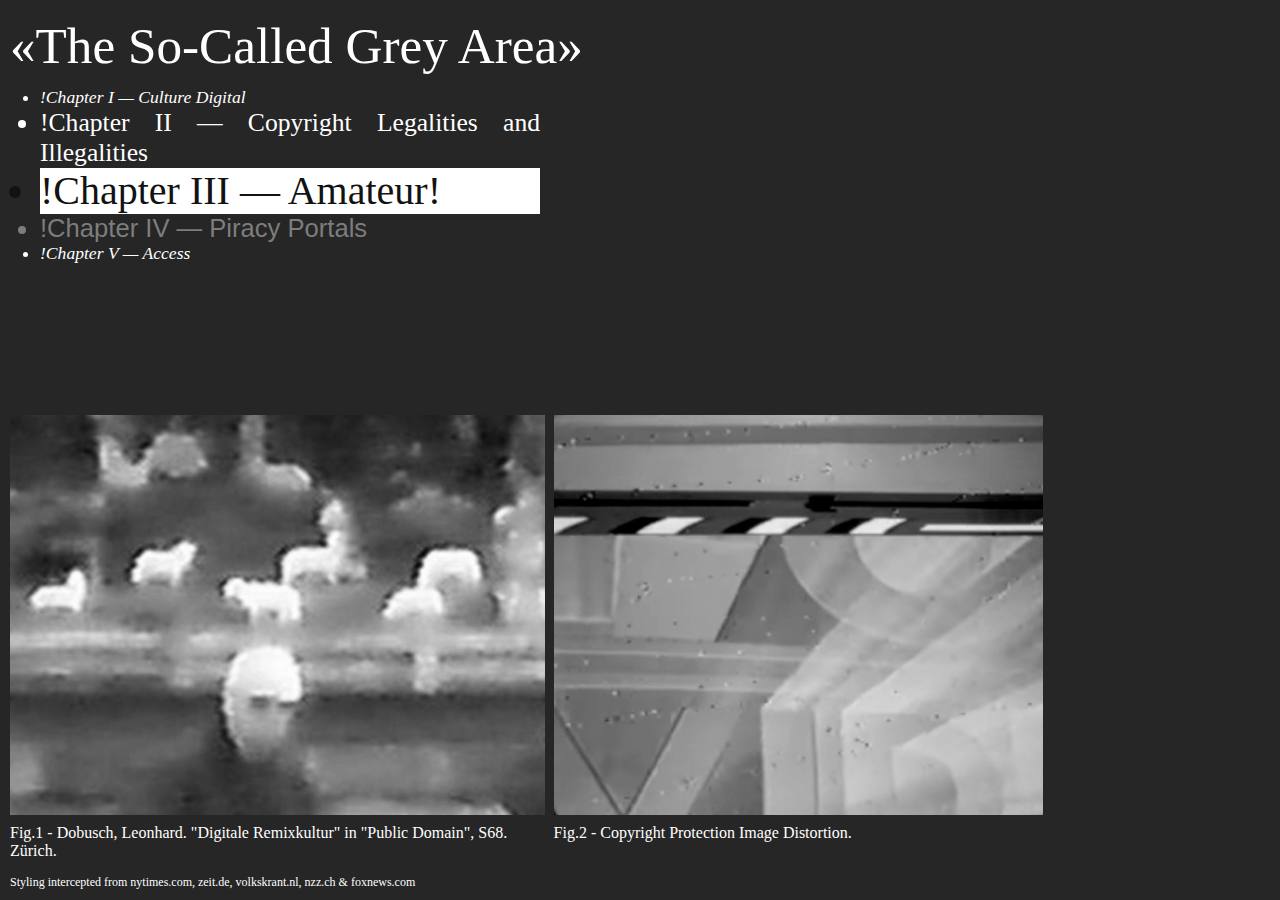
==== index.html @ fa34a806 "-websitecommit" ====
<!DOCTYPE html>

<html lang="en">

<head>
    <meta charset="utf-8">

    <title>The So-called Greyarea</title>
    <link rel="stylesheet" href="style.css">
</head>

<body>

    <h1>«The So-Called Grey Area»</h1>
    <br>
    <ul class="chapters">
        <li>!Chapter I — Culture Digital</li>
        <li>!Chapter II — Copyright Legalities and Illegalities</li>
        <li>!Chapter III — Amateur!</li>
        <li>!Chapter IV — Piracy Portals</li>
        <li>!Chapter V — Access</li>
    </ul>

    <div id="imgcontainer">
        <figure>
            <img src="mat/img/compressed.jpg">
            <figcaption><span class="caption-style_1">Fig.1 - Dobusch, Leonhard. <span class="caption-style_2">"Digitale Remixkultur"</span></span> in <span class="caption-style_3">"Public Domain"</span>, S68. Zürich.</figcaption>
        </figure>

        <figure>
            <img src="mat/img/macrovision.png">
            <figcaption><span class="caption-style_1">Fig.2 - Copyright Protection Image Distortion.</span></figcaption>
        </figure>
    </div>

    <h5>Styling intercepted from nytimes.com, zeit.de, volkskrant.nl, nzz.ch & foxnews.com</h5>

    <!--
    <p>Internet Piracy is in full force. Never have there been so many bootlegged versions of cultural assets being created, copied and passed around as nowadays.
        They persist since a sweeping onset of digitization began reshaping our everyday culture, "removing many of the barriers to the distribution of cultural goods". Acquiring, copying, and (re-)distributing media of all filetypes has been dramatically simplified with the widespread availability of the computer, and what was once laborious and involved great production effort is now possible in just a few clicks.
        This high-speed development has been met by the shakiest of internet-copyright law as national regulations of the real world fell apart in a borderless Internet. Solutions remain far from being found.
        And so, the enormous breadth of fully stacked piracy portals online persists firmly in place; The Internet archives, public domain distributors and obscure torrenting platforms, representatives of free access to the content of the Internet, appearing in all possible legal and not-so-legal shades of gray.
        This normalization of piracy also has an impact on consumers: the online pirate's role does not correspond to the dirty reputation of a rogue that once preceded them anymore. Rather, they are the everyday consumer.

        <br><br>
        On the opposite side of this development stand the tops of the media-distribution pyramid, pleading for compliance of fair use.
        Since the very outset, they have been trying to defend themselves against the large-scale normalization of online piracy; court case after court case trickles down, but progress is minimal, if there is any progress at all. So, the questions arise as to why the phenomenon of online piracy is so incredibly persistent, why bans fail to impress it; and whether large corporations are even pursuing the right strategy in trying to ban it.
    </p>
-->

    <script src="javascript.js"></script>
</body>

</html>
---- style.css ----
@font-face {
    font-family: "Cheltenham";
    src: url('mat/font/CheltenhamITCPro-Book.otf');
    font-style: bold;
}

body {
    margin: 0;
    padding: 0;
    border: 0;
    width: 100vw;
    height: 100vh;
    /*    max-height: 100vh;*/

    overflow-x: hidden;

    background: #262626;
}

h1 {
    position: relative;
    margin: 0;
    padding-top: 40px;
    font-size: 4vw;
    font-weight: 100;
    color: #fff;
    top: 0;
    margin-left: 10px;
    line-height: 1vw;
}

p {
    position: relative;
    margin: 0;
    font-size: 22px;
    color: #fff;
    width: 85vw;
}

figure {
    margin: 10px;
    margin-right: -5px;
    color: #fff;
    position: relative;
    display: inline-table;
    /*    max-width: 400px;*/
}

figcaption {
    display: table-caption;
    caption-side: bottom;
    margin-top: 5px;
    /*    max-width: 350px;*/
}

#imgcontainer {
    position: absolute;
    bottom: 30px;
}

img {
    position: relative;
    height: 400px;
    width: auto;
}

img:hover {
    filter: invert();
    transition: 0.2s;
}

ul {
    margin-bottom: 20px;
}

li {
    color: white;
    font-size: 2vw;
    margin: 0;
    max-width: 500px;


}

.style_1 {
    /*    font-family: arial;*/
    background: #FFFFFF;
    color: rgb(18, 18, 18);
    font-size: 40px;
    line-height: 46px;
}

.style_2 {
    color: #7D7D7D;
    font-family: arial;
}

.style_3 {
    font-size: 1.1em;
    font-style: italic;
    /*    background: #C20017;*/
}

.style_4 {
    /*    font-size: 1.1em;*/
    font-style: italic;
    background: #393939;
    max-width: 380px;
}

.style_5 {
    /*    font-size: 1.1em;*/
    text-align: justify;
    /*    text-justify: inter-character;*/
    width: 50%;
}

h5 {
    font-weight: 100;
    font-size: 12px;
    color: white;
    position: absolute;
    bottom: 10px;
    margin: 0;
    padding: 0;
    left: 10px;
}


/*rescaling for Mobile Versions*/
@media only screen and (max-device-width: 802px) {
    body {
        font-size: 6vw;
    }
}
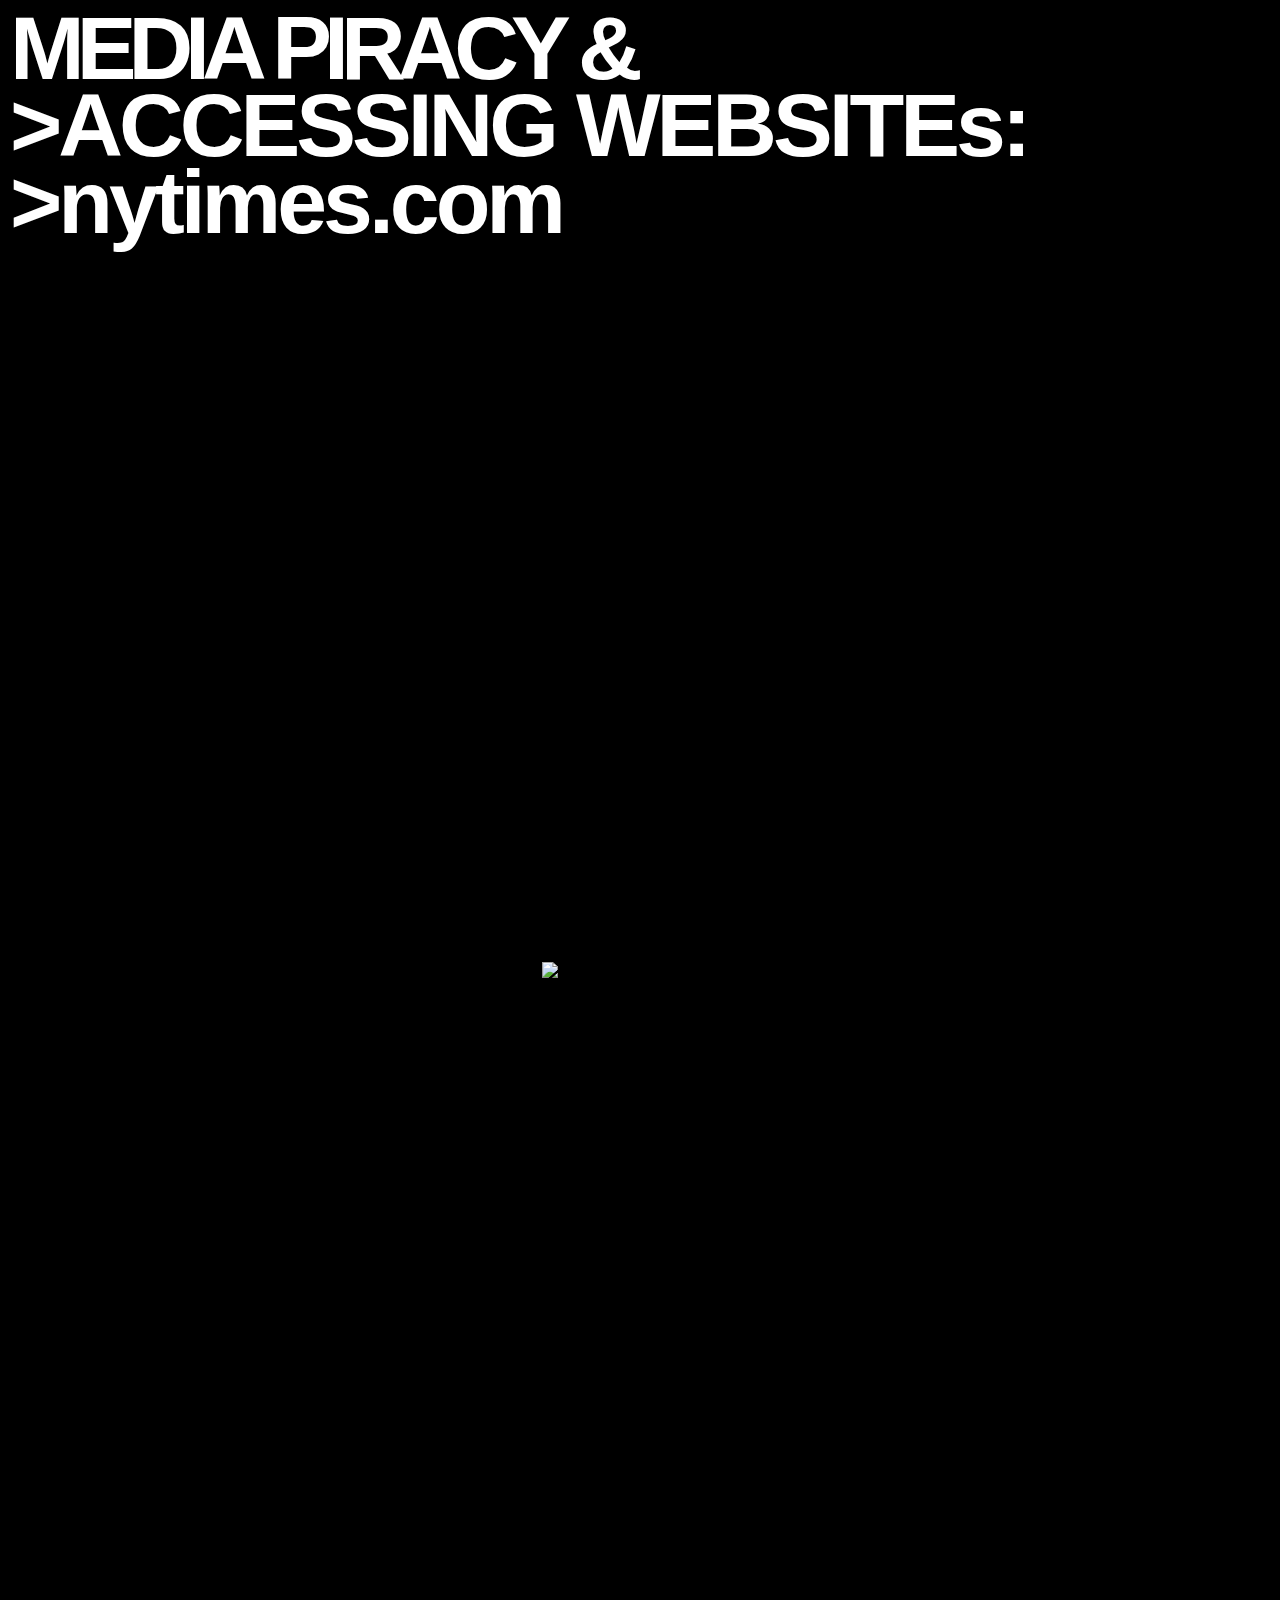
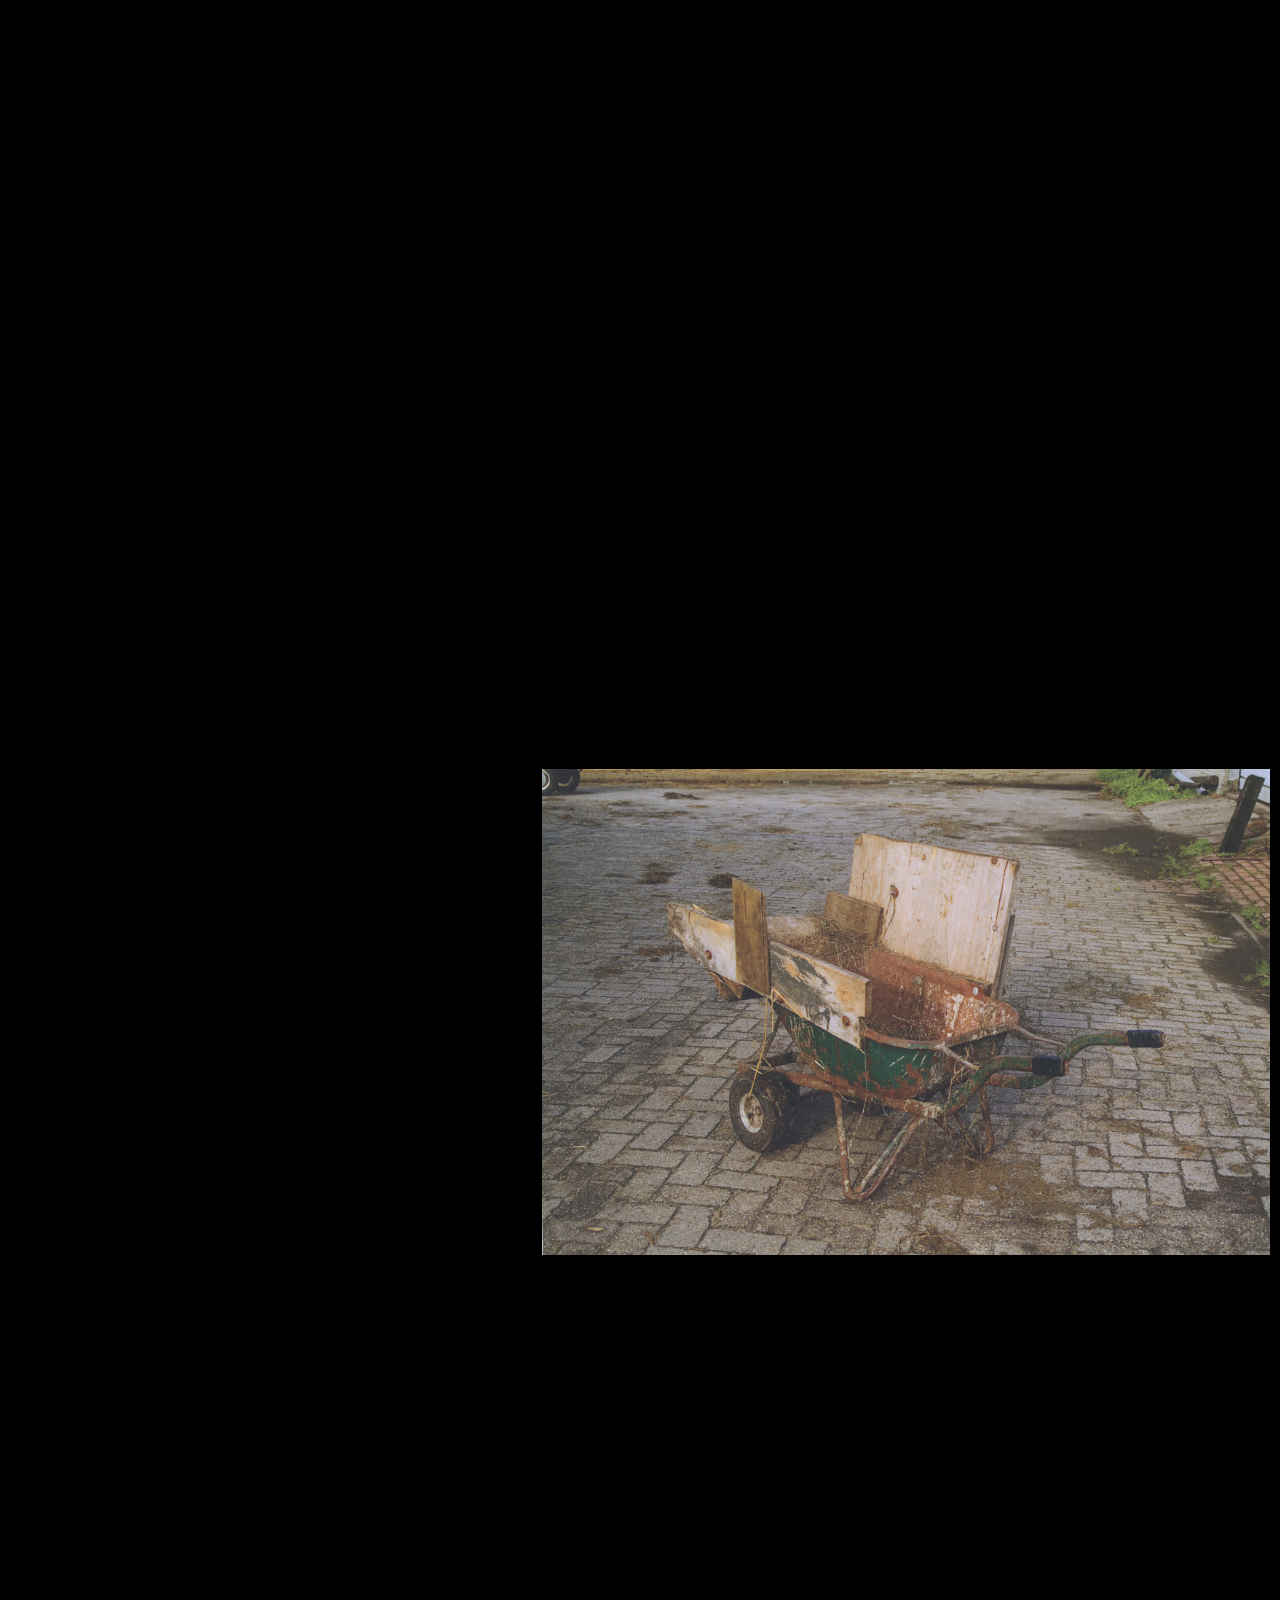
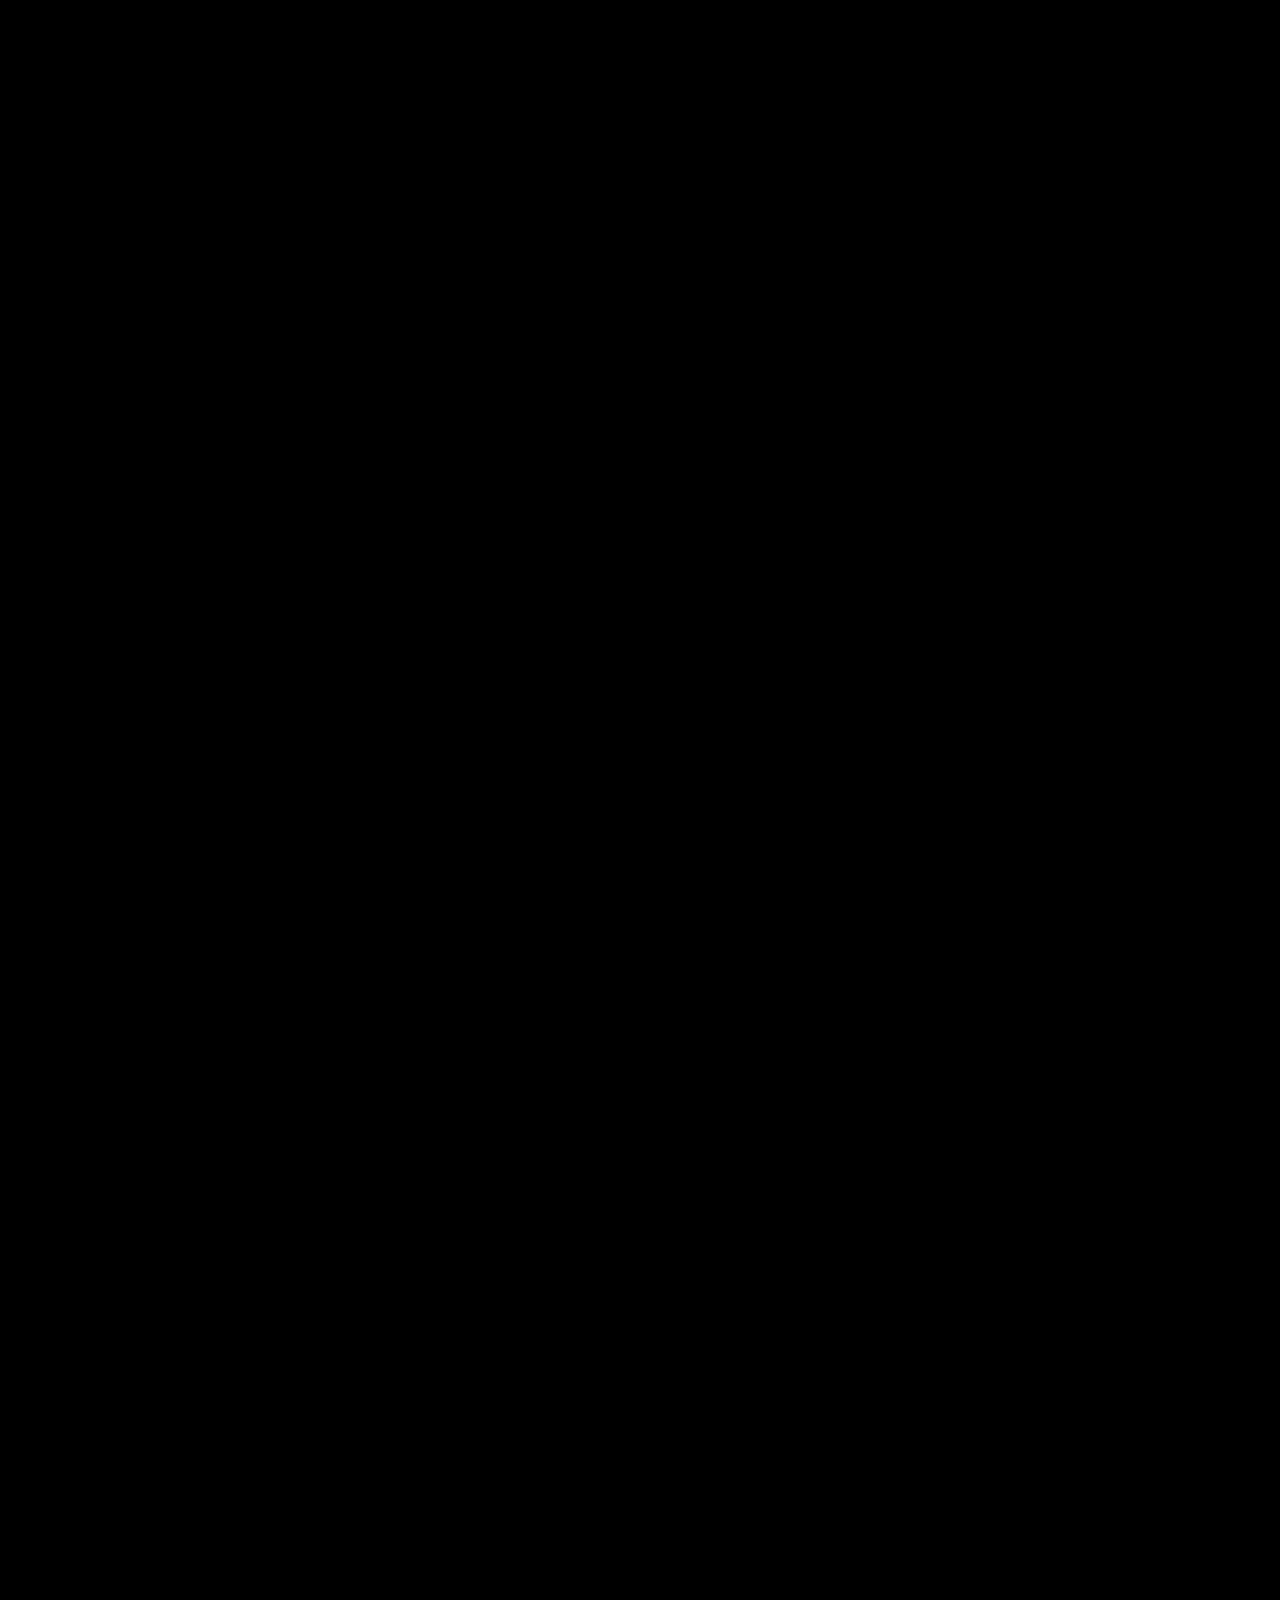
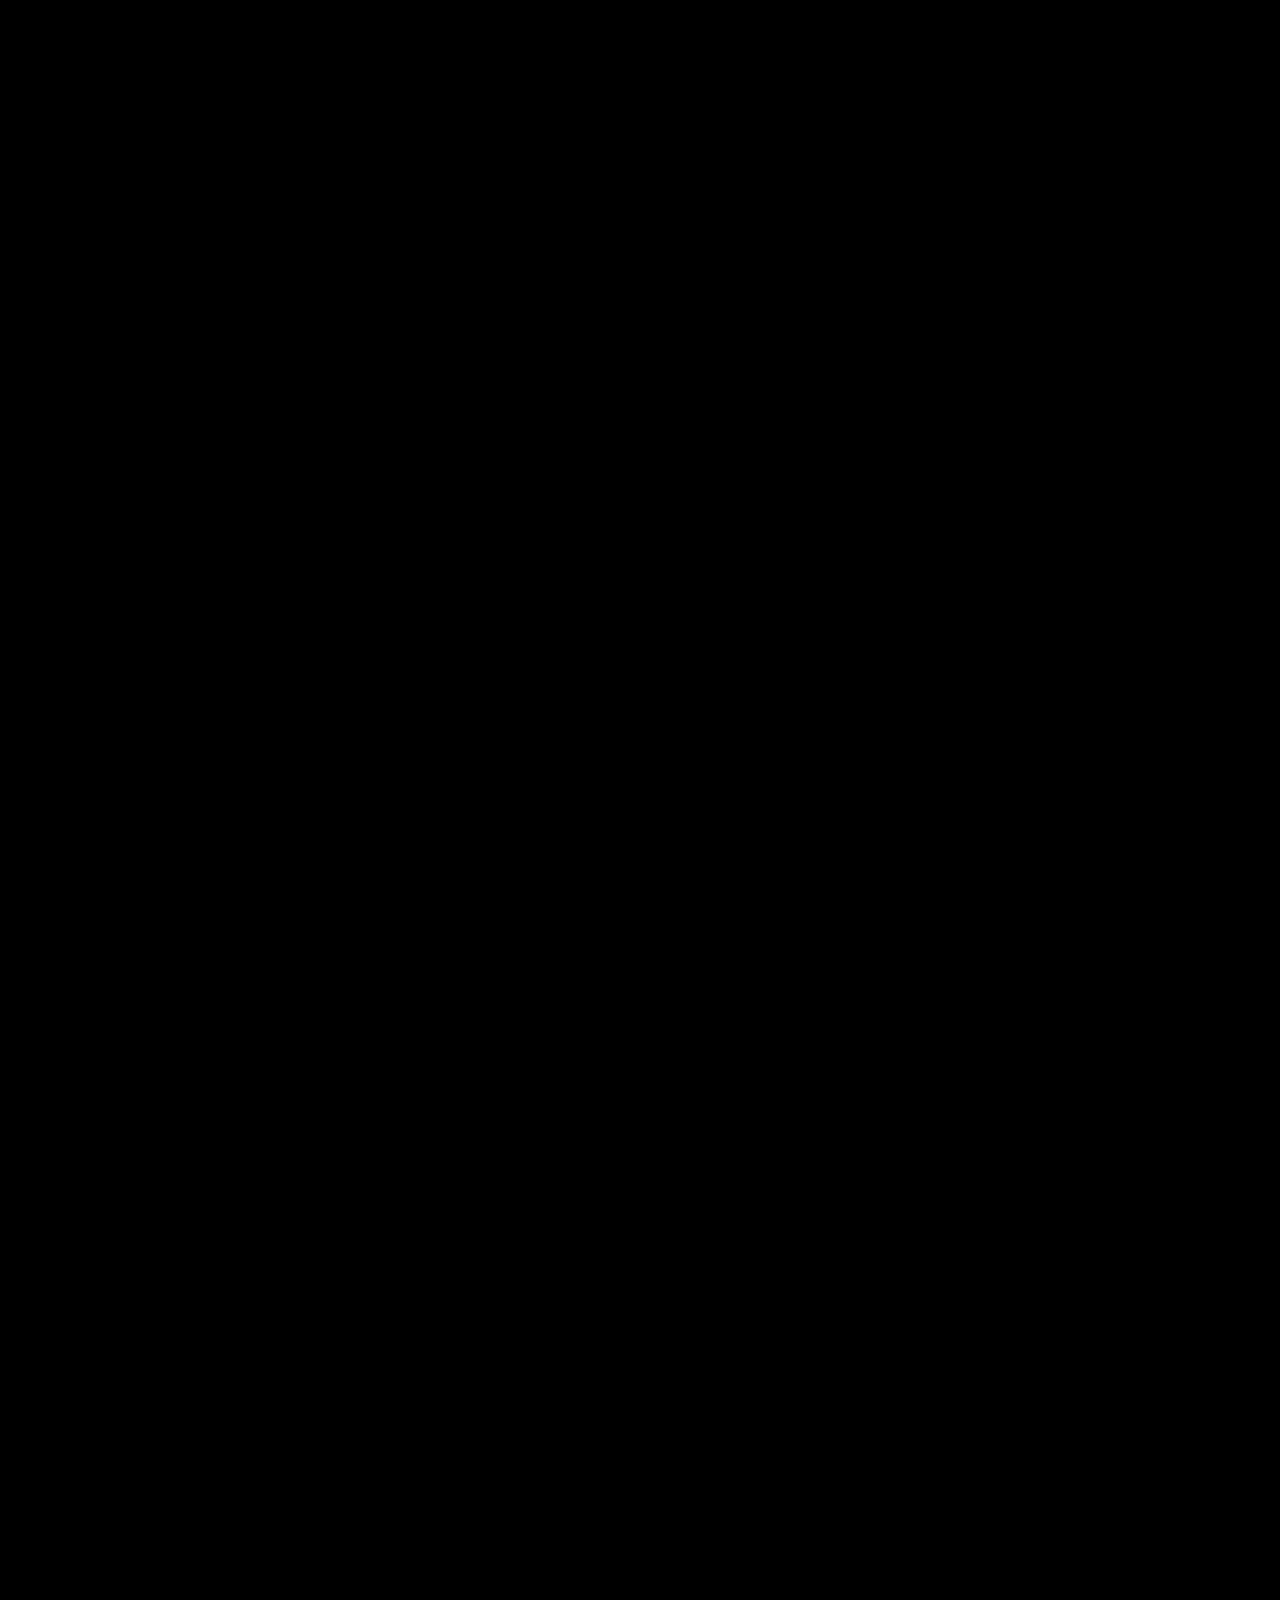
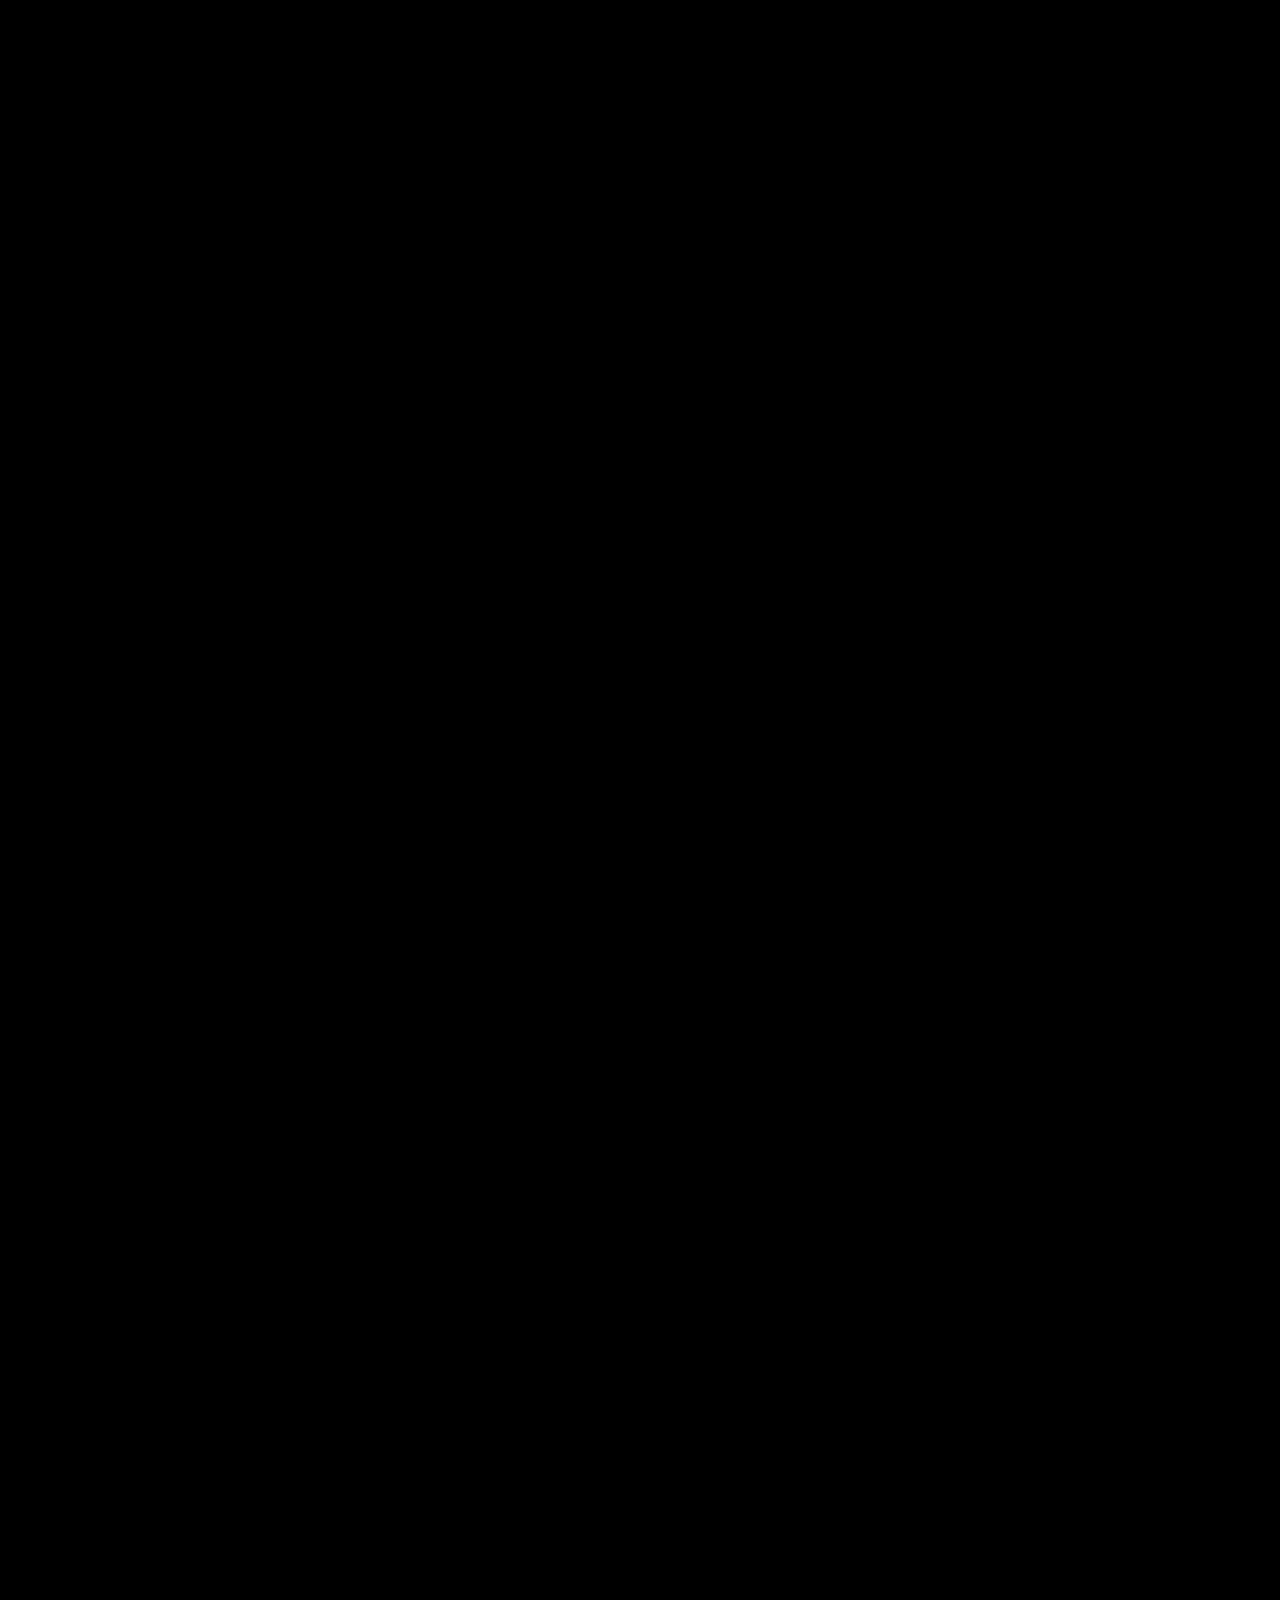
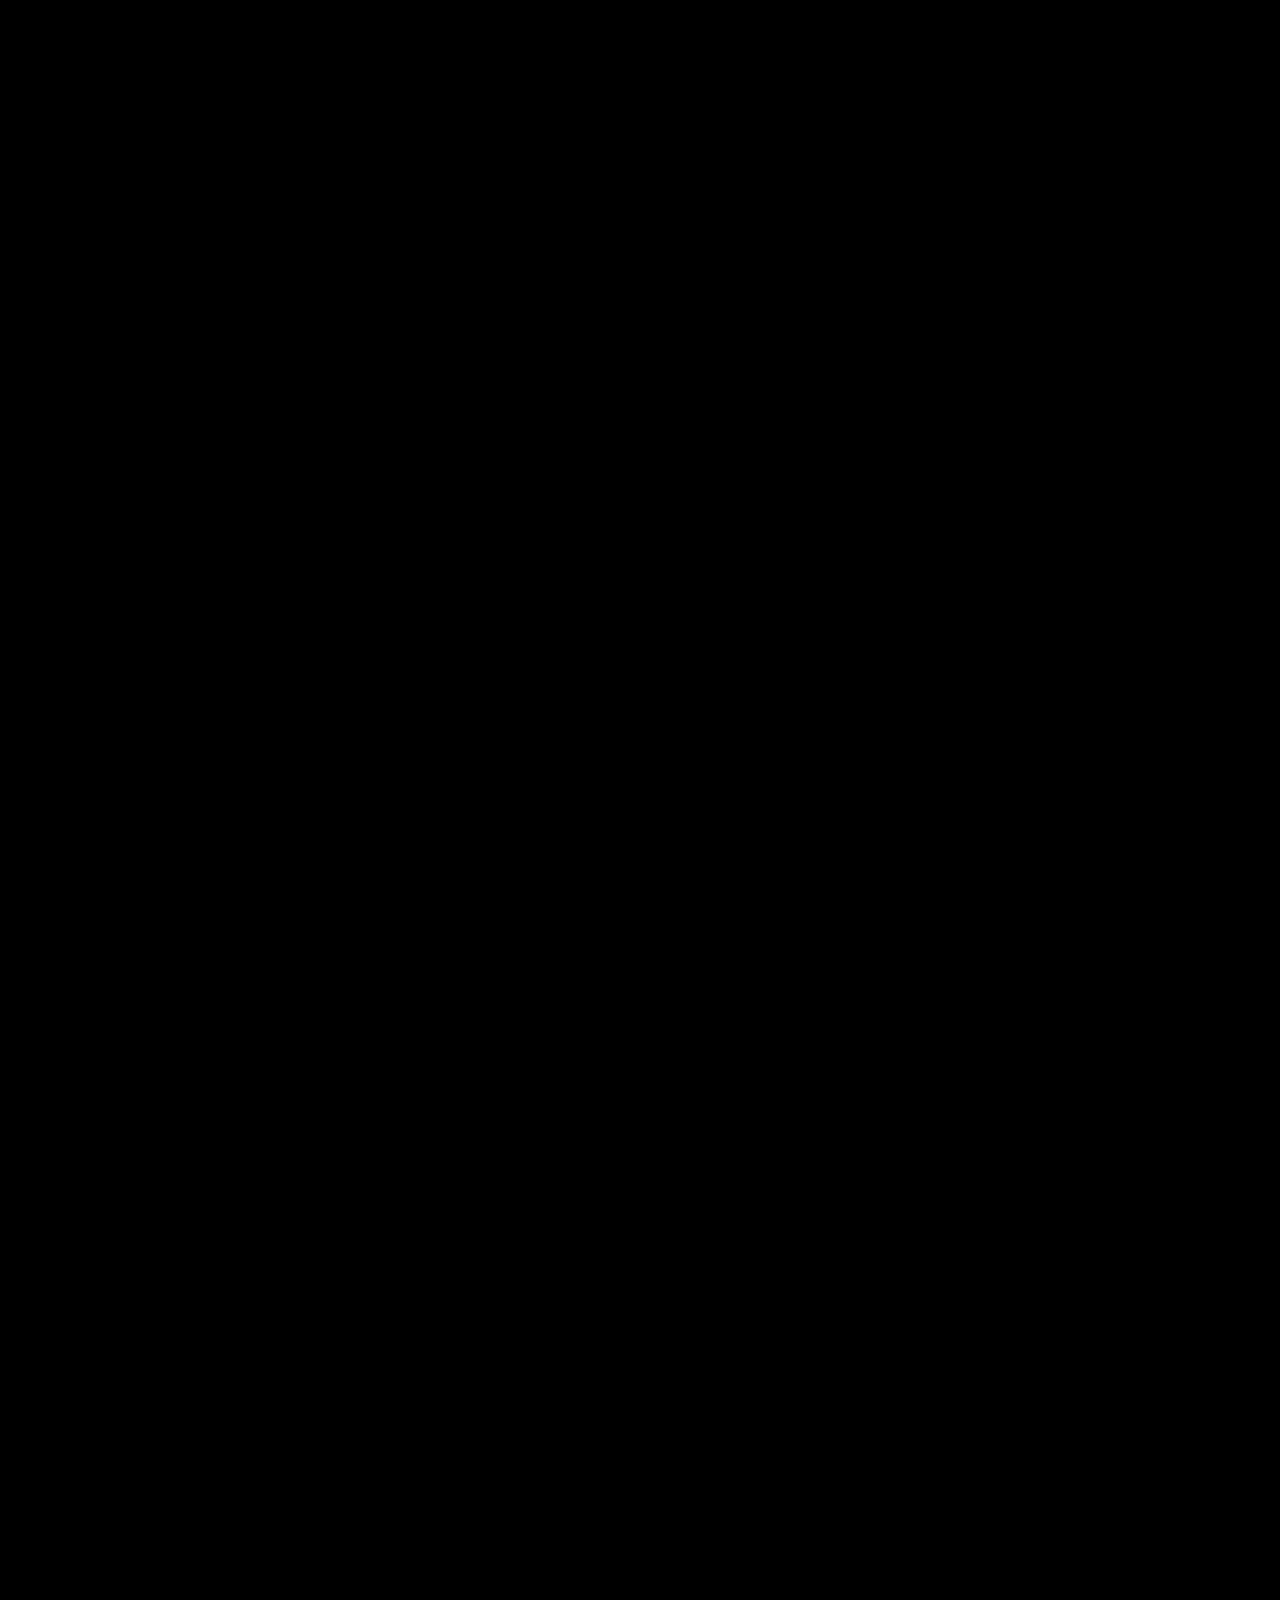
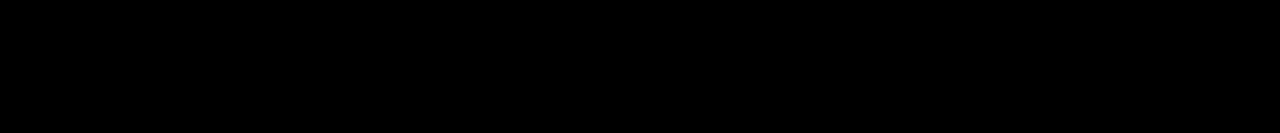
==== commit c6739de0: "Updated Layout" ====
--- a/index.html
+++ b/index.html
@@ -5,48 +5,539 @@
 <head>
     <meta charset="utf-8">
 
-    <title>The So-called Greyarea</title>
+    <title>Media Piracy</title>
     <link rel="stylesheet" href="style.css">
 </head>
 
 <body>
 
-    <h1>«The So-Called Grey Area»</h1>
-    <br>
-    <ul class="chapters">
-        <li>!Chapter I — Culture Digital</li>
-        <li>!Chapter II — Copyright Legalities and Illegalities</li>
-        <li>!Chapter III — Amateur!</li>
-        <li>!Chapter IV — Piracy Portals</li>
-        <li>!Chapter V — Access</li>
-    </ul>
-
-    <div id="imgcontainer">
-        <figure>
-            <img src="mat/img/compressed.jpg">
-            <figcaption><span class="caption-style_1">Fig.1 - Dobusch, Leonhard. <span class="caption-style_2">"Digitale Remixkultur"</span></span> in <span class="caption-style_3">"Public Domain"</span>, S68. Zürich.</figcaption>
-        </figure>
-
-        <figure>
-            <img src="mat/img/macrovision.png">
-            <figcaption><span class="caption-style_1">Fig.2 - Copyright Protection Image Distortion.</span></figcaption>
-        </figure>
+    <!--    At the moment, the console is poisitioned relative so it moves offscreen on scroll. it should be positioned fixed, and come to the foreground when necessary. THe beginning will have to change, maybe giving the gridcontainer a padding top of 100vh;
+Or replace the current console with empty contents no backgorund color and apply ackground color to new div-->
+    <div class="placeholder">
+        <div id="console">
+            <h1 class="headline"> MEDIA PIRACY & <br>
+                <span class="consoleText">
+                    >Fetching Data
+                </span><br>
+                <span class="explainButton">Explain?</span> <span class="explanationText">This website live-steals the design of 5 media websites and applies them to the titles, quotes, footnotes and captions on this website.</span>
+            </h1>
+        </div>
+
+        <div class="explanationFooter">
+            The nytimes.com stylesheet was last updated by the New York Times on the [date]<br>
+            The zeit.de stylesheet was last updated by the ZEIT Verlag on the [date]<br>
+            The nzz.ch stylesheet was last updated by the Neue Züricher Zeitung on the [date]<br>
+            The zeit.de stylesheet was last updated by the ZEIT Verlag on the [date]<br>
+            The zeit.de stylesheet was last updated by the ZEIT Verlag on the [date]<br>
+        </div>
     </div>
 
-    <h5>Styling intercepted from nytimes.com, zeit.de, volkskrant.nl, nzz.ch & foxnews.com</h5>
-
-    <!--
-    <p>Internet Piracy is in full force. Never have there been so many bootlegged versions of cultural assets being created, copied and passed around as nowadays.
-        They persist since a sweeping onset of digitization began reshaping our everyday culture, "removing many of the barriers to the distribution of cultural goods". Acquiring, copying, and (re-)distributing media of all filetypes has been dramatically simplified with the widespread availability of the computer, and what was once laborious and involved great production effort is now possible in just a few clicks.
-        This high-speed development has been met by the shakiest of internet-copyright law as national regulations of the real world fell apart in a borderless Internet. Solutions remain far from being found.
-        And so, the enormous breadth of fully stacked piracy portals online persists firmly in place; The Internet archives, public domain distributors and obscure torrenting platforms, representatives of free access to the content of the Internet, appearing in all possible legal and not-so-legal shades of gray.
-        This normalization of piracy also has an impact on consumers: the online pirate's role does not correspond to the dirty reputation of a rogue that once preceded them anymore. Rather, they are the everyday consumer.
-
-        <br><br>
-        On the opposite side of this development stand the tops of the media-distribution pyramid, pleading for compliance of fair use.
-        Since the very outset, they have been trying to defend themselves against the large-scale normalization of online piracy; court case after court case trickles down, but progress is minimal, if there is any progress at all. So, the questions arise as to why the phenomenon of online piracy is so incredibly persistent, why bans fail to impress it; and whether large corporations are even pursuing the right strategy in trying to ban it.
-    </p>
--->
+    <div id="gridcontainer">
+
+        <div class="headerTitle index">Index</div>
+        <span class="headerTitle glossary">Definitions & Footnotes</span>
+        <!--        <span class="headerTitle footnotes">Footnotes</span>-->
+        <div class="headerTitle runningtext">Text</div>
+
+
+        <div class="chapterColumn mediumType">
+            <ul class="chapterColumn mediumType">
+                <div class="chapterInfo">
+                    <div class="chapterNumber">I</div>
+                    <div class="pixelHeight">120</div>
+                </div>
+                <li class="chapterItem"><span class="chapterTitle">!Introduction: Culture-Digital</span></li>
+                <div class="chapterInfo">
+                    <div class="chapterNumber">II</div>
+                    <div class="pixelHeight">320</div>
+                </div>
+                <li class="chapterItem"><span class="chapterTitle">!Legalities</span></li>
+
+                <div class="chapterInfo">
+                    <div class="chapterNumber">III</div>
+                    <div class="pixelHeight">630</div>
+                </div>
+                <li class="chapterItem"><span class="chapterTitle">!Artistic Thoughts on<br> Plagiarism and Reproduction</span></li>
+                <div class="chapterInfo">
+                    <div class="chapterNumber">III</div>
+                    <div class="pixelHeight">690</div>
+                </div>
+                <li class="chapterItem"><span class="chapterTitle">!Internet Non-Law</span></li>
+                <div class="chapterInfo">
+                    <div class="chapterNumber">IV</div>
+                    <div class="pixelHeight">1220</div>
+                </div>
+                <li class="chapterItem"><span class="chapterTitle">!Open-Source</span></li>
+                <div class="chapterInfo">
+                    <div class="chapterNumber">V</div>
+                    <div class="pixelHeight">1455</div>
+                </div>
+                <li class="chapterItem"><span class="chapterTitle">!Thoughts on Labelling<br> your Belongings</span></li>
+                <div class="chapterInfo">
+                    <div class="chapterNumber">V</div>
+                    <div class="pixelHeight">1920</div>
+                </div>
+                <li class="chapterItem"><span class="chapterTitle">!Fixing, Hacking and <br>Maintaining a 70’s<br> Fisher Price Toy: A Detour</span>
+                </li>
+            </ul>
+        </div>
+
+        <!--———-->
+
+        <div class="definitionsColumn mediumType">
+            <span class="definitionsListItem">Culture-Digital</span>
+            <div class="panel">
+                The Culture Digital is a name given to our adapted Culture post-digitisation. It is a culture born into the technical innovation of modern time, copying, pasting and sharing.
+            </div>
+            <span class="definitionsListItem">Public Domain</span><br>
+            <span class="definitionsListItem">Remixing</span><br>
+            <span class="definitionsListItem">Hacking</span><br>
+            <span class="definitionsListItem">Cracking</span><br>
+            <span class="definitionsListItem">Ripping</span><br>
+            <span class="definitionsListItem">Open-Source</span><br>
+            <span class="definitionsListItem">Counterfeit</span>
+            <span class="definitionsListItem">Bootleg</span><br>
+            <span class="definitionsListItem">Bricolage</span><br>
+            <span class="definitionsListItem">Makeshifting</span>
+            <span class="definitionsListItem">Yankee Thrift</span>
+            <span class="definitionsListItem">Torrenting</span>
+        </div>
+
+
+        <div class="footnotesColumn">
+            <div class="footnoteItem footnoteOne">
+                <div class="footnoteTitle">Footnote One</div>
+                <div class="footnoteContent">"You Wouldn't Download a Car!"</div>
+            </div>
+            <div class="footnoteItem">
+                <div class="footnoteTitle">Footnote Two</div>
+                <div class="footnoteContent">Report by the Frankfurter Allgemeine newspaper, released only two weeks before the publication of this thesis, echo this precisely. It documents an increase of 31% in purchases of pirated items compared to 2022; noting especially an increase among the younger population of 15–24-year-olds.</div>
+            </div>
+        </div>
+
+        <!--———-->
+
+        <div class="text">
+
+            <figure>
+                <img src="mat/img/Gioconda.jpg">
+                <figcaption>Fig.1 - Dobusch, Leonhard. <em>"Digitale Remixkultur"</em> in <em>"Public Domain"</em>, S68. Zürich.</figcaption>
+            </figure>
+            <br>
+            <p>The 2000s. '<em>You wouldn't steal a car</em>', it quivers in rubber-pressed
+                letters across the opening screen of the newly purchased DVD.</p>
+            <p>Even before you enter the main menu, mixed in with film previews, the
+                unskippable service announcement invokes, with its sinister backstreets,
+                leather jackets and crowbars, a dire scenery of crime and
+                internet-mischief. '<em>You wouldn't steal a car, a handbag, a
+                    television,</em> it argues; likewise, you should keep your hands away
+                from rotten download buttons looming on the internet.</p>
+            <p>The video, charmingly over the top as it may be, remains to catch
+                plenty of slack and harvests much amusement for its wild analogies<a href="#fn1" class="footnote-ref" id="fnref1" role="doc-noteref"><sup>1</sup></a>—rightly so, perhaps. The leap
+                between a particularly serious case of theft and a comparatively milder
+                copyright infringement likely came off a bit too daring (ambitious,
+                rather?) for most a DVD watcher. So be it.</p>
+            <p>Did the broadcasting creatives of the time produce the most
+                compelling anti-piracy campaign possible?</p>
+            <p>Probably not.</p>
+            <p>Did the sequence nevertheless succeed in limiting piracy and taking a
+                step towards safeguarding the content of media culture?<br />
+                Again, not at all.</p>
+            <p>On the contrary, there's even indication that the clip encouraged
+                online piracy rather than repressing it.<a href="#fn2" class="footnote-ref" id="fnref2" role="doc-noteref"><sup>2</sup></a></p><br><br>
+
+            <p><span class="chapterHeadline">!Introduction: <span class="definitionWord">Culture-Digital</span></span></p><br>
+            <p>At the advert's time, the triumph of the computer had plunged our
+                cultural world into full tour-de-force digitization. The complete
+                makeover of our everyday life meant unprecedented developments in
+                preservation, multiplication and dissemination of media assets of all
+                kinds, virtually reduced down to three keyboard-strokes. No matter
+                whether photo, video, or audio, the culture-digital is multimedia,
+                encoded and compressed into the <em>.jpg's</em>, <em>.mp4's</em> or
+                .<em>wav's</em> of our times.</p>
+            <p>Getting hold of, and copying, online material of any medium has been
+                dramatically simplified and what was once laborious and involved great
+                production effort is now swiftly manageable by the amateur<a href="#fn4" class="footnote-ref" id="fnref4" role="doc-noteref"><sup>4</sup></a>.<a href="#fn5" class="footnote-ref" id="fnref5" role="doc-noteref"><sup>5</sup></a></p>
+            <p>In the midst of this technical reproduction spree, the question of
+                implementing digital copyright law is, particularly inticing.</p>
+            <p>The publication of the ad marked humble beginnings of attempted
+                copyright implementation on the web, and, in its ridiculed reception,
+                portraits the difficulties in establishing stately law in a space
+                inherently unstately. It precisely marks the halfway point between today
+                and the very beginnings of the Internet; then, an unorganized network to
+                be shaped and structured by a string of evolving (Internetwork-)
+                principles formulated by those specifically concerned with computer
+                networking: programmers, computer scientists, hackers, geeks, and
+                nerds.<a href="#fn6" class="footnote-ref" id="fnref6" role="doc-noteref"><sup>6</sup></a></p>
+            <p>Since its inception, precisely this group made sure the roots of the
+                Internetwork would lay in ideas of an unrestricted, anarchic space of
+                concentrated availability and freedom. The "<em>Intergalactic Computer
+                    Network</em>"<a href="#fn7" class="footnote-ref" id="fnref7" role="doc-noteref"><sup>7</sup></a>, as it was called, should be space
+                for unrestricted openness and collaboration, with core values notably
+                voiced in a collection of pathbreaking quotes and guidelines, such as
+                "Architecture is Politics"<a href="#fn8" class="footnote-ref" id="fnref8" role="doc-noteref"><sup>8</sup></a>, "Code is law"<a href="#fn9" class="footnote-ref" id="fnref9" role="doc-noteref"><sup>9</sup></a> and "The net interprets censorship
+                as damage and routs around it."<a href="#fn10" class="footnote-ref" id="fnref10" role="doc-noteref"><sup>10</sup></a> The very architecture
+                on which the World Wide Web would be built was in itself designed to
+                allow for the free and unrestricted flow of information. There was
+                sharing, copying, and no one thinking about copyright regulations. Much
+                rather, computers were continuously developed onward in an underlying
+                <span class="definitionWord">Open-Source</span> approach based on the sharing and
+                reusing of established discoveries—early examples are the sharing of the
+                source code that made the internet itself via
+                <em>UUCP</em>, <em>Usenet</em>, <em>IRC</em>, and <em>Gopher</em>. It
+                was simply convenient to allow for peer review and bug fixing, seeking
+                collaboration in times of limited resources.
+            </p>
+            <img class="post-folk_01" src="mat/img/Scan%203.jpg">
+            <p>With the onset of the commercialization of the World Wide Web in
+                1995, these notions were challenged but principles stayed true to the
+                initial nature of the Cyberspace. A multitude of Manifestos appreared,
+                most notably "The Hackermanifesto" by Loyd Blankenship under his
+                pseudonym "The Mentor", John Perry Barlow's "Declaration of Independence
+                of Cyberspace" and Eric Hughe's "Cypherpunk Manifesto". [Note
+                specifities of what they noted here]: Successfully.</p>
+            <p>Up until today, «a particular problem in the relationship between the
+                state and digital networks is the ability of the average citizen,
+                business, or organization operating on the Internet to evade or override
+                most conventional jurisdictions. Some of this is still rooted in the
+                earlier emphasis on the Internet as a decentralized space where
+                authority structures cannot be established.»<a href="#fn12"></a></p>
+            <p>With the onset of the commercialization of the World Wide Web in
+                1995, these notions were challenged but principles stayed true to the
+                initial nature of the Cyberspace. A multitude of Manifestos appreared,
+                most notably "The Hackermanifesto" by Loyd Blankenship under his
+                pseudonym "The Mentor", John Perry Barlow's "Declaration of Independence
+                of Cyberspace" and Eric Hughe's "Cypherpunk Manifesto". [Note
+                specifities of what they noted here]: Successfully.</p>
+            <p>Up until today, «a particular problem in the relationship between the
+                state and digital networks is the ability of the average citizen,
+                business, or organization operating on the Internet to evade or override
+                most conventional jurisdictions. Some of this is still rooted in the
+                earlier emphasis on the Internet as a decentralized space where
+                authority structures cannot be established.»<a href="#fn12" class="footnote-ref" id="fnref12" role="doc-noteref"><sup>12</sup></a></p>
+            <p>It seems these roots of unregulated freedom resonate especially
+                within the generations that don't know any handling of cultural property
+                outside of the existence of the internet to begin with. The underlying
+                phenomena of the internet are rubbing off on an increasingly digital
+                culture—the "culture digital". I must be influenced by these
+                circumstances just as well.</p>
+            <p>The internet, with its large-scale networking possibilities and
+                interconnected reference systems of hyperlinks, brings with it a
+                redistribution culture of sharing, retweeting, and reblogging. Social
+                media platforms such as Twitter and the image/video-based Tik-Tok in
+                particular, make the reposting and remixing of existing material,
+                irrelevant if copyrighted or not, a core mechanism deeply anchored in
+                the very existence of the platform. Through the reinterpretation of a
+                previous post, trends are created, images multiply and develop new
+                niches.<a href="#fn13" class="footnote-ref" id="fnref13" role="doc-noteref"><sup>13</sup></a> The culture digital is one of
+                remixing. In consequence, "a large part of everyday remix practices is
+                moving in direct contradiction to existing legal frameworks." Images and
+                videos on film and culture practically become public domain<a href="#fn14" class="footnote-ref" id="fnref14" role="doc-noteref"><sup>14</sup></a>, are edited, adapted, and
+                forwarded. [Image Reference]</p>
+            <p>The origin of the post, the question of the author, recedes into the
+                background here, resulting in "most users themselves having no interest
+                in being considered as authors for their own works".<a href="#fn15" class="footnote-ref" id="fnref15" role="doc-noteref"><sup>15</sup></a></p>
+            <p>Hence, new attempts to restriction are often rigorously dismissed
+                and, if at all, only bumpily established. In the recent past, copyright
+                regulations on the Internet have, in the first place, been met with
+                great headaches. <a href="#fn16" class="footnote-ref" id="fnref16" role="doc-noteref"><sup>16</sup></a></p><br><br>
+
+            <p><span class="chapterHeadline legalities">!Legalities</span></p><br>
+
+            <p>It is important to note here that each country establishes its own
+                copyright regulations - both within national borders as well as within
+                the Internet as well.</p>
+            <p>This text will refer to German law, unless stated otherwise.</p>
+            <p>[Jurists] commonly distinguish between three offences in matters of
+                copyright infringement. These include the commonly known acts of
+                <em>counterfeiting</em>, <em>plagiarism</em> and <em>bootlegging</em>.
+                Product piracy is a collective term that may refer to any of these
+                offences.
+            </p>
+            <p>Differentiating between these three definitions can be delicate,
+                though generally agreed upon definitions go as follows: While
+                counterfeits are deceptive forgeries, often of inferior quality, and
+                plagiarisms refer to copies passed off as one's own creation, bootlegs
+                are rather an unlawfully made or distributed copy of copyrighted
+                material. Whereas an art forger copies a painting and makes it appear to
+                be created by the original artist, the plagiarist passes off the copy as
+                his own work.<a href="#fn17" class="footnote-ref" id="fnref17" role="doc-noteref"><sup>17</sup></a></p>
+            <p>The bootlegger here takes a more distanced position to the work. They
+                rarely republish an item for personal acknowledgement and rather set
+                themselves the goal of redistributing the work to their community.</p>
+            <p>Notably though, German copyright law does not include a so-called
+                "legal definition" for these terms. They are rather colloquial,
+                popular-juristic umbrella terms for verbs brought into association by
+                the German dictionary such as "(to) forge, imitate, copy, borrow, adopt,
+                fake and mimic".<a href="#fn18" class="footnote-ref" id="fnref18" role="doc-noteref"><sup>18</sup></a> There are no divisive lines between
+                the acts.</p>
+            <p>[This footnote is only relevant for german translation]</p>
+            <p>When examining concrete legal guidelines for determining acts of
+                "copyright infringement", things get cloudier. Per definition, a work is
+                uncopyrightable (and therefore always free to copy) if it is not
+                qualifiable as an 'intellectual creation', therefore being banal and
+                lacking the individuality required for copyright protection (§ 2 II
+                UrhG)<a href="#fn19" class="footnote-ref" id="fnref19" role="doc-noteref"><sup>19</sup></a>.</p>
+            <p>This means, concretely, that a subsequent author may not be
+                prohibited from using commonplace words "and", "the", "a", or even the
+                letter "m" or "n". What is essential, is that the reference in question
+                possesses enough 'distinctiveness' to be considered creative. But—how
+                many letters does it take to formulate something original?<a href="#fn20" class="footnote-ref" id="fnref20" role="doc-noteref"><sup>20</sup></a></p>
+            <p>A concrete formulation for the line between a banal creation and a
+                work possessive of 'intellectual creation' does not exist; Ergo,
+                copyright infringement, in its various forms of severity, does not
+                necessarily violate applicable law and is much rather considered a grey
+                area. Black and white "yesses" and "noes" are simply nonexistent here.
+                The definitions for the terms, as well as judging the (severity of)
+                infringement, will always be down to the judge and their interpretation
+                to decide the fate of a design piece.<a href="#fn21" class="footnote-ref" id="fnref21" role="doc-noteref"><sup>21</sup></a></p>
+            <p>II.2 — Exception Case Internet</p>
+            <p>Thus, even outside the Internet, copyright regulations, maintained
+                for centuries, carefully ordered, and extensively formulated, continue
+                to spark debate.<a href="#fn22" class="footnote-ref" id="fnref22" role="doc-noteref"><sup>22</sup></a> These already shaky copyright laws
+                of the offline world seep into the internet and flow from the
+                interpretable to the porous—As of yet, the culture digital is being
+                matched and thrown together with copyright legislature dating back to
+                times of Goethe and Beethoven.<a href="#fn23" class="footnote-ref" id="fnref23" role="doc-noteref"><sup>23</sup></a></p>
+            <p>The German law has sought to create clarity in dealing with fair use
+                in the so-called "new world"<a href="#fn24" class="footnote-ref" id="fnref24" role="doc-noteref"><sup>24</sup></a> that is the internet
+                in the same way it hopes to create clarity everywhere else, too: with a
+                bounty of more and again more paragraphs and reformulations and
+                legislations and a mass of bureaucratic acts. The recent "Act to adapt
+                copyright law to the requirements of the digital single market" outlines
+                new dos and don'ts in 171 pages of finest legal prose: 15 seconds are
+                allowed, 160 characters and 125 kilobytes—except <em>this</em>, and only
+                if <em>that</em>. <a href="#fn25" class="footnote-ref" id="fnref25" role="doc-noteref"><sup>25</sup></a></p>
+            <p>Oh, Germany, you bulging bulwark of exceptions and small print,
+                neatly sorted and aligned—</p>
+            <p>A shame, though, that hardly any of the users on the web seem to be
+                taking any of it seriously - let alone seriously violating anything at
+                all?</p>
+            <p>In the first place, national copyright laws in the "real world" have
+                little effect in the borderless internet and often slip off of a lack of
+                international consensus. "A big question is always how the various
+                national laws [on the Internet] are compatible with each other. What
+                rights apply if the server is in country A, the user is in country B and
+                the programmer is in country C? There are no rules there."<a href="#fn26" class="footnote-ref" id="fnref26" role="doc-noteref"><sup>26</sup></a></p>
+            <p>This bundled unclarity, in harmony with an unprecedented ease of
+                (re)production, likewise has an effect on the investigations, or rather
+                the non-investigations, of rule-breakers. «Technological development has
+                removed many barriers to the dissemination of cultural goods, so that
+                any computer owner can now easily create things that in the past would
+                have been possible only with significant investment. The impact of
+                behavior comparable to private use is thus completely different from
+                that of traditional private use in the offline world.»<a href="#fn27" class="footnote-ref" id="fnref27" role="doc-noteref"><sup>27</sup></a></p>
+            <p>For even when there is a clear rule-breaking, prosecution is often
+                too cumbersome and abundantly inefficient for prosecutors; rules and
+                laws are only as good as their (implementation), and it seems no one
+                [really wants] to indulge in the nitty-gritty of tedious prosecution
+                processes<a href="#fn28" class="footnote-ref" id="fnref28" role="doc-noteref"><sup>28</sup></a>–for acts that are committed
+                millions of times a day anyhow.</p>
+            <p>Thus, an egalization of copyright value has taken on a life of its
+                own on the Internet, allowed to roam free.</p>
+            <p>Internet users form resistance to restrictions of the virtual space
+                by exerting a form of collective casualness[naturalness?] in matters of
+                copyright.</p>
+            <p>"Classic copyright law and its comprehensive protective rights are
+                based on the fiction of an originless creation. Creators have always
+                stood on the shoulders of giants.<a href="#fn29" class="footnote-ref" id="fnref29" role="doc-noteref"><sup>29</sup></a> <a href="#fn30" class="footnote-ref" id="fnref30" role="doc-noteref"><sup>30</sup></a>
+                But as long as borrowed ideas were only implied, ambiguous, and reformed
+                in works, this fiction of an originless creation could be maintained."<a href="#fn31" class="footnote-ref" id="fnref31" role="doc-noteref"><sup>31</sup></a> Not so with the wave of remixing
+                and reappropriating the internet is confronting us with—the illusion has
+                broken.</p>
+            <p>"The definition of the computer was that of a machine, which can
+                imitate all other machines. That definition should remove all
+                definitions of copyright and and intellectual property".<a href="#fn32" class="footnote-ref" id="fnref32" role="doc-noteref"><sup>32</sup></a>
+                Or, more directly: "You'd have to live behind the moon to avoid any
+                inspiration by others." <a href="#fn33" class="footnote-ref" id="fnref33" role="doc-noteref"><sup>33</sup></a></p>
+            <p>And so, an enormous breadth of fully stacked online piracy portals
+                persists firmly in place; The Internet archives, public domain
+                distributors and obscure torrenting platforms, representatives of
+                anticapitalistic access to the content of the Internet, appearing in all
+                possible legal and not-so-legal shades of gray. Mostly they offer
+                movies, but also books, and music and software and photos and videos and
+                video games. So everything.</p>
+            <p>They remain intact as remnants of the Internet’s early days, embraced
+                by its [modern] community with open arms. The online pirate's role does
+                not correspond to the dirty reputation of a rogue that once preceded
+                them anymore. Rather, they are the everyday consumer.<a href="#fn34" class="footnote-ref" id="fnref34" role="doc-noteref"><sup>34</sup></a></p>
+            <br><br>
+            <p><span class="chapterHeadline">!Artistic Thoughts on Plagiarism and Reproduction</span></p><br>
+            <p>Chapter III.1 — Production of the Original</p>
+            <p>Enough already, with legalities.</p>
+            <p>Judging the blurriness of legal terminology, this chapter will rather
+                focus on users who have made themselves comfortable within the very grey
+                area of copyright legislation itself—The pirates, remixers, crackers,
+                rippers, counterfeiters, bootleggers, modders and copy-artists. Truly,
+                when figuring out legalities, action is often more determinative that
+                fine print.</p>
+            <blockquote>
+                <p>Disclaimer necessary?</p>
+                <p>Discussing whether piracy is illicit behavior or a strive towards
+                    open access is to meddle with questions of morality. Navigating this
+                    topic is as tiptoeing around a pit of snakes, eager to be avoided.
+                    Ultimately, it will be down to background and perspective. Here, I am
+                    sharing mine and what I have gathered.</p>
+                <p>Additionally, it seems much of the discouragement in copying stems
+                    from a negative connotation of those who practice it. Pirates, Hackers,
+                    Rippers... I suggest dropping this negative connotation for a few
+                    minutes.</p>
+                <p>[Here, the "Hacking Everyday Life" chapter could fit nicely.]</p>
+            </blockquote>
+            <p>Once a product is made public, its original, carefully curated design
+                is at the mercy of whomever may get their hands on it: It enters a
+                second life of disintegration, reappropriation, adapting, fixing,
+                modifying, and dubbing.</p>
+            <p>An original copy is not perfectly formed for everyone—if fact, it is
+                perfectly formed for a vast minority of the consumer market, and the
+                fact it is perfectly formed for that vast minority is because the vast
+                majority does not consider the design of the non-perfectly formed
+                object—if even anyone. It is supposedly perfectly formed for those
+                deemed a "target audience": With this notion comes bias. Perhaps
+                <em>mechanically</em> perfectly produced, it is not
+                <em>functionally</em> perfect for the consumer.
+            </p>
+            <p>When the original good, in its needed shape, size and functionality,
+                does not exist, own technical ability is needed to shape what does exist
+                into something to fitting your needs.<a href="#fn35" class="footnote-ref" id="fnref35" role="doc-noteref"><sup>35</sup></a></p>
+            <p>Through bootlegging, the consumer outside of the target audience does
+                not settle for the initially given and mass-produced shape of the item
+                but cuts away what they do not need and add on top what is necessary to
+                get their job done.</p>
+            <p>This individualized level of functionality does not exist in a world
+                of copyright and the myth of an unadaptable item. What is perfect for
+                some can hardly be perfect for millions of others also. Sometimes, what
+                is perfect is a copy with a single modification. Sometimes, a handful of
+                modifications, and sometimes, half of the original is ripped away and
+                screwed to something else. The result is an item akin to bricolage<a href="#fn36" class="footnote-ref" id="fnref36" role="doc-noteref"><sup>36</sup></a>, not quite the original, not quite
+                something new—a hybrid.</p>
+            <p>[Image Examples here]</p>
+            <p>Examples: Yankee Thrift, Samizdat Producers, Guerrilla gardeners,
+                Phreakers and Open-Sourcers, Movie Pirates and The Post Folk
+                Archive.</p>
+            <p>Sometimes, this modification occurs in magnificent technical prowess
+                and attention to detail, most of the times in a makeshift, DIY fashion,
+                starkly contrasting the original design. Quick and dirty solutions do
+                the trick to reappropriate an object to serve its new purpose. The
+                bootleg is a hack, a quick solution to a complex problem. The hacker
+                takes building block that already exist and plugs them into each other.
+                It is akin to tinkering and craftsmanship. <a href="#fn37" class="footnote-ref" id="fnref37" role="doc-noteref"><sup>37</sup></a>
+                Gaps in initial conceptualization are plugged with tape and plywood.
+                These processes leave traces on the original objects, so called "scars
+                of labor"<a href="#fn38" class="footnote-ref" id="fnref38" role="doc-noteref"><sup>38</sup></a> , evidence of consumption and
+                interference. They are craft fixes, "The glue drips, screw holes, cum
+                stains and fingerprints"<a href="#fn39" class="footnote-ref" id="fnref39" role="doc-noteref"><sup>39</sup></a> left on an immaculate
+                original. Proof that the original object has been taken and used. The
+                principle of copying and modifying serves as a method of perfecting</p>
+            <p>What is now present is a [dirty, scratched up] version of a
+                high-definition original, an "illicit fifth-generation bastard of an
+                original image"<a href="#fn40" class="footnote-ref" id="fnref40" role="doc-noteref"><sup>40</sup></a>. Like a messily written name
+                labelling a mass-produced item as one’s own, it adds a sense of identity
+                and individuality to the object.</p>
+            <p>Thus, the aesthetic reappropriation of the asset directly mimics the
+                inherently counter-capitalist act of stealing it in the first place. <a href="#fn41" class="footnote-ref" id="fnref41" role="doc-noteref"><sup>41</sup></a></p>
+            <p>It must be noted to some that these aesthetics and reappropriations
+                are high art. Examples are Tom Sachs, Marcel Duchamp, Andy Warhol.</p>
+            <p>Created around an original during production and retail is a mystical
+                aura, proving the items legitimacy: It relies on the idea of a perfect,
+                original, and intended state. The item carries an identity with it,
+                constructed of the brand that published it, carefully constructed and
+                maintained, apparent in its cleanest, purest form in the shelved item.
+                Brands and artists rely on this idea of the original massively. It is
+                what justifies the power and authority over the counterfeit or any
+                successors and gives legitimacy to the idea of copyright in the first
+                place.<a href="#fn42" class="footnote-ref" id="fnref42" role="doc-noteref"><sup>42</sup></a></p>
+            <p>It is this aura<a href="#fn43" class="footnote-ref" id="fnref43" role="doc-noteref"><sup>43</sup></a> , broken apart and overwritten,
+                that gives the bootleg, the altered version, its power in the first
+                place. In the collection of one-and-only originals, the slightest
+                inconsistency stands out. The result is a molded-out canvas of
+                mechanical perfection, taped over, scribbled onto, cut apart reglued
+                together. It adheres precisely to the needs of a one and functions to
+                their needs. <a href="#fn44" class="footnote-ref" id="fnref44" role="doc-noteref"><sup>44</sup></a></p>
+            <p>In other words: "Apple could never make anything as shitty as the
+                things I make"<a href="#fn45" class="footnote-ref" id="fnref45" role="doc-noteref"><sup>45</sup></a></p>
+            <p>Further thoughts on throwing items away.</p>
+            <p>[The bootlegger hacks into an object which is not meant to be opened.
+                It's an answer to throw away culture. Lack of repairability, planned
+                obsolescence]. The bootleg does not try to hide what it is.<a href="#fn46" class="footnote-ref" id="fnref46" role="doc-noteref"><sup>46</sup></a></p>
+            <p>Chapter III.3 — [Contemporary] Bootlegging</p>
+            <p>Bootlegging quickly grew beyond the act of a single tinkering
+                individual to a widespread network of the digital world.</p>
+            <p>In the digital space, the bootleg is socialized. It no longer
+                functions specifically for one or the other: Instead, it passes through
+                networks and groups as filetypes, iterating in different versions,
+                cached by one and processed by another. What establishes itself online
+                is a sort of non-space underground distribution network of those to whom
+                the circumstances of the original do not abide. They link together, edit
+                to their needs and likings, sharing among others in similar
+                situations.</p>
+            <p>The functionality of torrenting methods used on virtually all
+                pirating networks— <em>thepiratebays</em>, <em>libgens</em>,
+                <em>z-libraries</em> [SEIZED] and <em>ubuwebs</em>— <em>visualise</em>
+                this. Rather than downloading files from a central server, users much
+                rather link together. When one downloads a file, they are connected to
+                many others, each providing a small piece of the requested file. Once
+                all parts are collected, the data is pieced together on the downloader's
+                computer — and the downloader ideally becomes a distributor
+                themselves.
+            </p>
+            <p>[footnote 1<a href="#fn47" class="footnote-ref" id="fnref47" role="doc-noteref"><sup>47</sup></a>] <a href="#fn48" class="footnote-ref" id="fnref48" role="doc-noteref"><sup>48</sup></a></p>
+            <p>[footnote 2<a href="#fn49" class="footnote-ref" id="fnref49" role="doc-noteref"><sup>49</sup></a>]<a href="#fn50" class="footnote-ref" id="fnref50" role="doc-noteref"><sup>50</sup></a></p>
+            <p>Though inherently physical, the scars of labor reappear here again—
+                In the form of smearing data compression in the digital.</p>
+            <p>With each new copy, and redownload, and passing on, there is the
+                potential for a small change to be saved into the file: Be it the
+                reduction of video quality, as it becomes compressed and recompressed in
+                many up-and re-downloads,<a href="#fn51" class="footnote-ref" id="fnref51" role="doc-noteref"><sup>51</sup></a> or a streaming-host
+                who cuts their username in front of an intercepted movie. [IMG REF]</p>
+            <p>These little [amateurish] quirks, (glitches) uncharacteristic for the
+                mechanical perfection are maintained in ever new split-offs of the
+                original file.</p>
+            <p>Similar to its physical counterpart, the digital bootleg becomes
+                independent from its high-quality counterpiece. It is adapted and, as it
+                is hacked, is torn apart, and arranged back together elsewhere, by a
+                different user, all leaving their marks of use behind as the original
+                becomes overwritten (and overwritten and overwritten).</p><br><br>
+
+            <p><span class="chapterHeadline">!Internet Non-Law</span></p><br>
+            <p>Paradoxically, those underground networks and string-pullers of the
+                piracy portals are equally helping their opponents, the copyright
+                representatives, with every act of disobedience. With their creative new
+                solutions to find loopholes and undermine the system to keep theirs
+                running, they simultaneously reveal the weak spots of legislature. The
+                pirate exposes ways to circumvent the current regulations, allowing them
+                to be identified and closed by the regulators—only for a new loophole to
+                be found.</p>
+            <p>The pirate's activities thus have a direct impact on making the
+                copyright legislation more compact and more robust against future
+                attacks of their own.</p>
+            <p> «The hacker becomes a helper of that knowledge regime whose
+                challenger they saw themself as. They oscillate between subversion and
+                stabilization.» [reference]</p>
+            <p>But the resulting endless loop of judicial executions is tedious and
+                sluggish, and so it remains a game of cat and mouse in which slow
+                government processes are always two steps too late against the rapid
+                technical adaptations of their opponents.<a href="#fn52" class="footnote-ref" id="fnref52" role="doc-noteref"><sup>52</sup></a></p>
+            <p>It is for this reason that [many believe] copyright laws are simply
+                not equipped to get a lock on the digital space and «internet pirates
+                will always win. »<a href="#fn53" class="footnote-ref" id="fnref53" role="doc-noteref"><sup>53</sup></a></p>
+            <p>With the legal body of legislation failing to deliver clarity on fair
+                use online, the responsibility of a verdict becomes much more dependent
+                upon on which platform the infringement takes place and who is
+                affected<a href="#fn54" class="footnote-ref" id="fnref54" role="doc-noteref"><sup>54</sup></a>. Oftentimes, especially in artistic
+                cases, the users themselves become the judges of a self-governing
+                body.<a href="#fn55" class="footnote-ref" id="fnref55" role="doc-noteref"><sup>55</sup></a> <a href="#fn56" class="footnote-ref" id="fnref56" role="doc-noteref"><sup>56</sup></a>
+                They call out blatant stealing and confront plagiarists<a href="#fn57" class="footnote-ref" id="fnref57" role="doc-noteref"><sup>57</sup></a>
+                <a href="#fn58" class="footnote-ref" id="fnref58" role="doc-noteref"><sup>58</sup></a>, but celebrate acts of taking what
+                should be theirs.
+            </p>
+        </div>
+
+        <!--        <div class="footnoteContainer"></div>-->
+
+    </div>
+
+
 
     <script src="javascript.js"></script>
 </body>
--- a/style.css
+++ b/style.css
@@ -1,130 +1,429 @@
 @font-face {
     font-family: "Cheltenham";
-    src: url('mat/font/CheltenhamITCPro-Book.otf');
+    src: url('mat/font/CheltenhamITCPro-BookCondIt.otf');
     font-style: bold;
 }
 
-body {
+@font-face {
+    font-family: "ABCSynt-Regular";
+    src: url('mat/font/ABCSynt-Regular.otf');
+    font-style: bold;
+}
+
+@font-face {
+    font-family: "Helvetica Variable";
+    src: url('mat/font/HelveticaNowVar.ttf');
+}
+
+* {
+    scrollbar-width: none;
+    overflow: -moz-scrollbars-none;
+    -ms-overflow-style: none;
+    -webkit-appearance: none;
     margin: 0;
     padding: 0;
     border: 0;
+}
+
+*::-webkit-scrollbar {
+    -webkit-appearance: none;
+    width: 0;
+    height: 0;
+    scrollbar-width: none;
+}
+
+:root {
+    --main-font-color: #000;
+    --main-bg-color: #fff;
+}
+
+body {
     width: 100vw;
     height: 100vh;
-    /*    max-height: 100vh;*/
-
     overflow-x: hidden;
-
-    background: #262626;
-}
-
-h1 {
+    /*    background: #0071ff;*/
+    /*    background: var(--main-bg-color);*/
+    background: #000;
+    color: var(--main-font-color);
+}
+
+a {
+    color: var(--main-font-color);
+    text-decoration: none;
+}
+
+a:visited {
+    color: var(--main-font-color);
+}
+
+#console {
+    height: 100vh;
+    width: 100vw;
+    overflow-y: scroll;
+    transition: 2s;
+    position: fixed;
+    pointer-events: none;
+    z-index: 4;
+    background: #000;
+}
+
+.placeholder {
+    height: 100vh;
+    width: 100vw;
+    overflow-y: scroll;
+    transition: 2s;
     position: relative;
+    pointer-events: none;
+    background: transparent;
+}
+
+#console.foreground {
+    background: #000;
+    /*    color: #fff;*/
+}
+
+#console.background {
+    background: transparent;
+}
+
+.consoleText {
+    letter-spacing: -4px;
+}
+
+h1.headline {
+    position: fixed;
+    top: 10px;
+    left: 10px;
     margin: 0;
-    padding-top: 40px;
-    font-size: 4vw;
-    font-weight: 100;
+    font-size: 7vw;
+    font-weight: 600;
+    line-height: 6vw;
+    font-family: helvetica;
+    letter-spacing: -8px;
+    max-width: 90vw;
+    /*    color: #1e1e1e;*/
+    /*    color: var(--main-bg-color);*/
     color: #fff;
-    top: 0;
+    pointer-events: none;
+    /*    text-shadow: #e0e2e2 -2px 5px 5px;*/
+    opacity: 1;
+    transition: 0.4s;
+}
+
+.explainButton {
+    cursor: pointer;
+    opacity: 0;
+    transition: 0.4s;
+    /*    transition-delay: 1s;*/
+    pointer-events: all;
+
+    text-decoration: underline;
+    text-underline-offset: 10px;
+    text-decoration-thickness: 7px;
+
+}
+
+.explanationText {
+    opacity: 0;
+    transition: 0.4s;
+    /*    transition-delay: 0.4s;*/
+    pointer-events: none;
+}
+
+.explanationText.visible {
+    opacity: 1;
+    /*    transition-delay: 0s;*/
+}
+
+.explanationFooter {
+    /*    this positioning could be a problem*/
+    position: fixed;
+    bottom: 0px;
     margin-left: 10px;
-    line-height: 1vw;
+    margin-bottom: 10px;
+    opacity: 0;
+    transition: 0.4s;
+}
+
+.explanationFooter.visible {
+    opacity: 1;
+    /*    transition-delay: 0s;*/
+}
+
+ul.chapterColumn {
+    padding: 0;
+    margin: 0;
+    top: 20px;
+    left: 10px;
+    max-width: 38vw;
+    position: fixed;
+    /*    font-family: helvetica;*/
+    /*    font-size: 2.5vw;*/
+    list-style: none;
+    margin-bottom: 200px;
+    background: transparent;
+    height: auto;
+    /*    pointer-events: none;*/
+    transition: 0.5s;
+    font-size: 3vw;
+    transform: scale(1);
+    transform-origin: left top;
+    margin-top: 4.5vh;
+    z-index: 4;
+}
+
+li {
+    margin: 0;
+    margin-bottom: 20px;
+    opacity: 1;
+}
+
+.chapterItem {
+    cursor: pointer;
+
+}
+
+.chapterTitle:hover {
+    color: red;
+    transition: .2s;
+
+}
+
+.chapterInfo {
+    font-size: 18px;
+}
+
+.chapterNumber {
+    display: inline;
+    margin-right: 100px;
+}
+
+.pixelHeight {
+    display: inline;
+}
+
+img {
+    height: auto;
+    width: 100%;
+    z-index: 10;
+    pointer-events: none;
+    transition: 0.5s;
+}
+
+img.visible {
+    height: 100%;
+}
+
+figcaption {
+    font-size: 16px;
+    -webkit-text-stroke: var(--main-font-color) 0.8px;
+    margin-top: -5px;
+}
+
+#gridcontainer {
+    display: grid;
+    grid-template-rows: 50px 1fr;
+    grid-template-columns: 20vw 20vw 1fr;
+    grid-column-gap: 10px;
+    margin: 10px;
+
+    z-index: 3;
+
+    position: relative;
+}
+
+
+.headerTitle {
+    font-family: helvetica;
+    font-size: 21px;
+}
+
+.headerTitle.index {
+    grid-column-start: 1;
+    opacity: 0;
+    transition: 0.5s;
+}
+
+.headerTitle.glossary {
+    grid-column-start: 2;
+    display: inline-block;
+}
+
+.headerTitle.footnotes {
+    grid-column-start: 2;
+    /*    margin-left: 100px;*/
+    display: inline-block;
+}
+
+
+.headerTitle.runningtext {
+    grid-column-start: 3;
+}
+
+
+.mediumType {
+    font-size: 3vw;
+    font-family: Helvetica Variable;
+    font-weight: 460;
+    line-height: 1;
+}
+
+.text {
+    height: 92vh;
+    /*    overflow-y: scroll;*/
+    -webkit-text-stroke: var(--main-font-color) 1.02px;
+    font-size: 21px;
+    line-height: 23px;
+}
+
+.definitionsColumn {
+    height: 82vh;
+    overflow-y: scroll;
+    opacity: 0;
+    transition: 0.2s;
+    display: none;
+}
+
+
+.footnotesColumn {
+    height: 82vh;
+    overflow-y: scroll;
+    opacity: 0;
+    transition: 0.2s;
+    color: #000;
+    display: block;
+}
+
+
+
+.chapterColumn {
+    height: 82vh;
+    overflow-y: scroll;
+}
+
+.footnoteContainer {
+    grid-column-start: 3;
+    height: 10vh;
+    padding-top: 10px;
+    columns: 2;
+    column-gap: 10px;
+}
+
+.footnoteItem {
+    -webkit-text-stroke: var(--main-font-color) 1.02px;
+    line-height: 20px;
+    font-size: 16px;
+}
+
+.footnoteTitle {
+    text-indent: 0px;
+}
+
+.footnoteContent {
+    text-indent: 60px;
+    vertical-align: baseline;
 }
 
 p {
-    position: relative;
-    margin: 0;
-    font-size: 22px;
-    color: #fff;
-    width: 85vw;
-}
-
-figure {
-    margin: 10px;
-    margin-right: -5px;
-    color: #fff;
-    position: relative;
-    display: inline-table;
-    /*    max-width: 400px;*/
-}
-
-figcaption {
-    display: table-caption;
-    caption-side: bottom;
-    margin-top: 5px;
-    /*    max-width: 350px;*/
-}
-
-#imgcontainer {
-    position: absolute;
-    bottom: 30px;
-}
-
-img {
-    position: relative;
-    height: 400px;
-    width: auto;
-}
-
-img:hover {
-    filter: invert();
+    text-indent: 60px;
+    vertical-align: baseline;
+}
+
+p:nth-child(1) {
+    text-indent: 0px;
+}
+
+.definitionWord {
+    font-family: helvetica;
+    cursor: pointer;
+
+    text-decoration: underline;
+    text-underline-offset: 3px;
+    text-decoration-thickness: 2px;
+}
+
+.definitionsListItem {
+    color: #000;
+    /*    color: #5B5A5A;*/
     transition: 0.2s;
-}
-
-ul {
-    margin-bottom: 20px;
-}
-
-li {
-    color: white;
-    font-size: 2vw;
-    margin: 0;
-    max-width: 500px;
-
-
+    cursor: pointer;
+}
+
+.definitionsListItem:hover {
+    color: #f00;
+    /*    transition: 0.4s;*/
+}
+
+.definitionsListItem.highlighted {
+    color: #f00;
+}
+
+.panel {
+    max-height: 0;
+    overflow: hidden;
+    transition: 0.2s;
+
+    /*    margin-bottom: 20px;*/
+    font-family: Times New Roman;
+    -webkit-text-stroke: var(--main-font-color) 1.02px;
+    font-size: 16px;
+    line-height: 20px;
+}
+
+.chapterHeadline {
+    font-size: 3vw;
 }
 
 .style_1 {
     /*    font-family: arial;*/
-    background: #FFFFFF;
+    background-color: #FFFFFF;
     color: rgb(18, 18, 18);
-    font-size: 40px;
-    line-height: 46px;
+    /*    line-height: 46px;*/
+    font-family: Cheltenham;
+
+    box-shadow: rgba(0, 0, 0, 0.35) 0px 5px 15px;
+    display: table;
 }
 
 .style_2 {
-    color: #7D7D7D;
-    font-family: arial;
+    color: #000;
+    font-family: ABCSynt-Regular;
+    letter-spacing: -1x;
+
+    box-shadow: rgba(0, 0, 0, 0.35) 0px 5px 15px;
+    display: table;
 }
 
 .style_3 {
-    font-size: 1.1em;
     font-style: italic;
+    color: #000;
+
+    box-shadow: rgba(0, 0, 0, 0.35) 0px 5px 15px;
+    display: table;
     /*    background: #C20017;*/
 }
 
 .style_4 {
     /*    font-size: 1.1em;*/
     font-style: italic;
-    background: #393939;
-    max-width: 380px;
+    /*    background: #262626;*/
+    /*    max-width: 380px;*/
+    color: #000;
+
+    box-shadow: rgba(0, 0, 0, 0.35) 0px 5px 15px;
+    display: table;
 }
 
 .style_5 {
-    /*    font-size: 1.1em;*/
-    text-align: justify;
-    /*    text-justify: inter-character;*/
-    width: 50%;
-}
-
-h5 {
-    font-weight: 100;
-    font-size: 12px;
-    color: white;
-    position: absolute;
-    bottom: 10px;
-    margin: 0;
-    padding: 0;
-    left: 10px;
-}
+    color: #000;
+
+    box-shadow: rgba(0, 0, 0, 0.35) 0px 5px 15px;
+    display: table;
+}
+
+
+
+
 
 
 /*rescaling for Mobile Versions*/
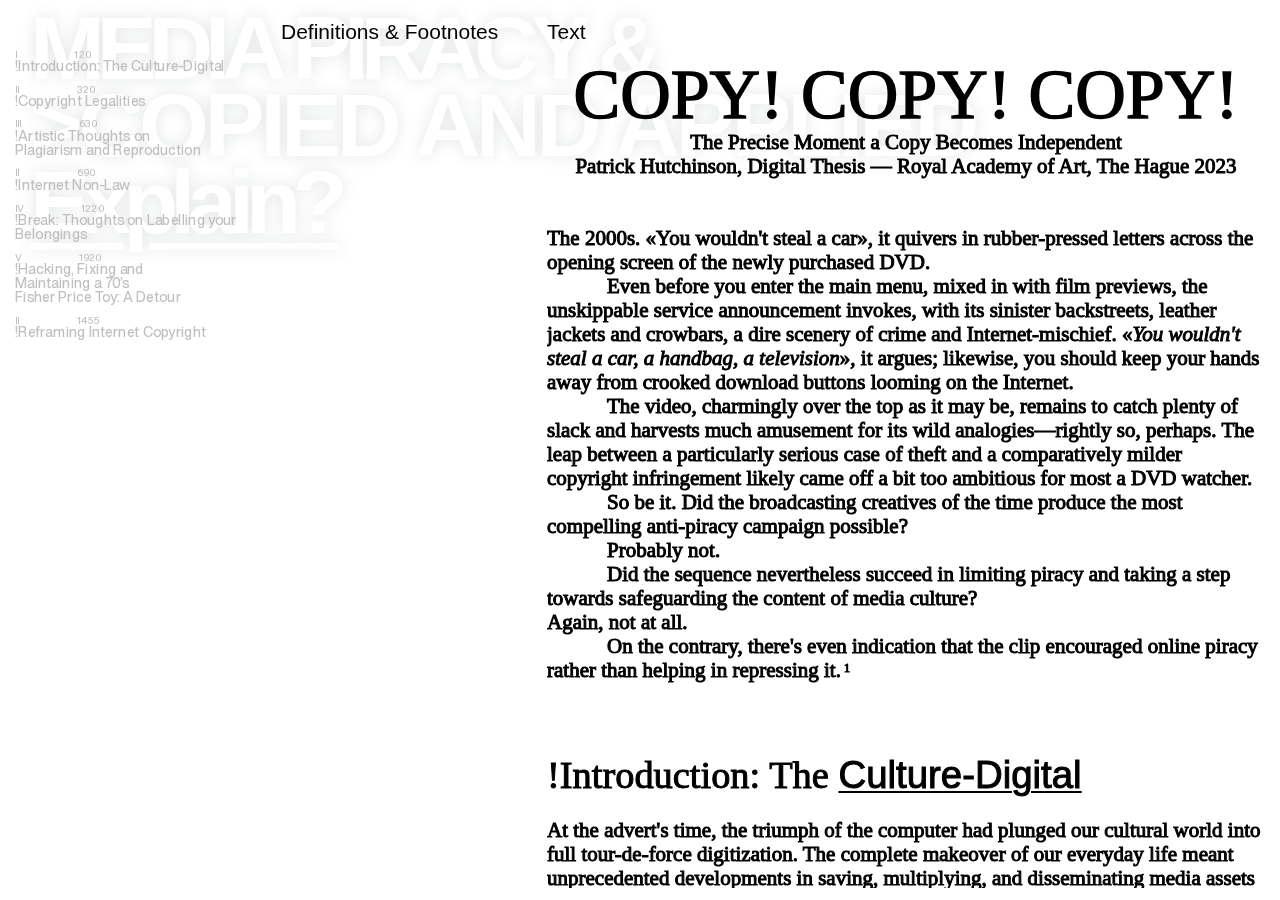
==== commit 4329b7b4: "performance test" ====
--- a/index.html
+++ b/index.html
@@ -4,6 +4,16 @@
 
 <head>
     <meta charset="utf-8">
+    <!--    <meta name="viewport" content="width=device-width,initial-scale=1.0">-->
+    <meta name="viewport" content="width=device-width, initial-scale=1.0, maximum-scale=1, user-scalable=0;">
+    <!--    <meta name="viewport" content="width=1000; user-scalable=0;" />-->
+
+    <meta name="description" content="Description of your web page" />
+    <meta name="keywords" content="Keyword 1, Keyword 2, Keyword 3, Keyword 4, Keyword 5 ..." />
+    <meta name="author" content="Name of the author/owner of the webpage's content" />
+
+    <link rel="icon" href="assets/images/favicon/favicon.png" sizes="32x32" />
+    <link rel="icon" href="assets/images/favicon/favicon.png" sizes="192x192" />
 
     <title>Media Piracy</title>
     <link rel="stylesheet" href="style.css">
@@ -11,14 +21,9 @@
 
 <body>
 
-    <!--    At the moment, the console is poisitioned relative so it moves offscreen on scroll. it should be positioned fixed, and come to the foreground when necessary. THe beginning will have to change, maybe giving the gridcontainer a padding top of 100vh;
-Or replace the current console with empty contents no backgorund color and apply ackground color to new div-->
     <div class="placeholder">
         <div id="console">
-            <h1 class="headline"> MEDIA PIRACY & <br>
-                <span class="consoleText">
-                    >Fetching Data
-                </span><br>
+            <h1 id="headline"> MEDIA PIRACY &<br><span class="consoleText"></span>
                 <span class="explainButton">Explain?</span> <span class="explanationText">This website live-steals the design of 5 media websites and applies them to the titles, quotes, footnotes and captions on this website.</span>
             </h1>
         </div>
@@ -32,475 +37,795 @@
         </div>
     </div>
 
+
+    <!--
+    <ul class="chapterColumn mobile">
+        <div class="chapterInfo">
+            <div class="chapterNumber">I</div>
+            <div class="pixelHeight">120</div>
+        </div>
+        <li class="chapterItem"><span class="chapterTitle">!Introduction: The Culture-Digital</span></li>
+
+        <div class="chapterInfo">
+            <div class="chapterNumber">II</div>
+            <div class="pixelHeight">320</div>
+        </div>
+        <li class="chapterItem"><span class="chapterTitle">!Copyright Legalities</span></li>
+
+        <div class="chapterInfo">
+            <div class="chapterNumber">III</div>
+            <div class="pixelHeight">630</div>
+        </div>
+        <li class="chapterItem"><span class="chapterTitle">!Artistic Thoughts on<br> Plagiarism and Reproduction</span></li>
+
+        <div class="chapterInfo">
+            <div class="chapterNumber">II</div>
+            <div class="pixelHeight">690</div>
+        </div>
+        <li class="chapterItem"><span class="chapterTitle">!Internet Non-Law</span></li>
+
+        <div class="chapterInfo">
+            <div class="chapterNumber">IV</div>
+            <div class="pixelHeight">1220</div>
+        </div>
+        <li class="chapterItem"><span class="chapterTitle">!Break: Thoughts on Labelling your Belongings</span></li>
+
+        <div class="chapterInfo">
+            <div class="chapterNumber">V</div>
+            <div class="pixelHeight">1920</div>
+        </div>
+        <li class="chapterItem"><span class="chapterTitle">!Hacking, Fixing and <br>Maintaining a 70’s<br> Fisher Price Toy: A Detour</span></li>
+
+        <div class="chapterInfo">
+            <div class="chapterNumber">II</div>
+            <div class="pixelHeight">1455</div>
+        </div>
+        <li class="chapterItem"><span class="chapterTitle">!Reframing Internet Copyright</span></li>
+
+    </ul>
+-->
+
+    <div class="openconsole"></div>
+
+    <div class="closeconsole"></div>
+
+
     <div id="gridcontainer">
 
         <div class="headerTitle index">Index</div>
-        <span class="headerTitle glossary">Definitions & Footnotes</span>
-        <!--        <span class="headerTitle footnotes">Footnotes</span>-->
+        <span class="headerTitle glossary"><span class="definitionsTag glossaryTags">Definitions</span> & <span class="footnotesTag glossaryTags">Footnotes</span></span>
         <div class="headerTitle runningtext">Text</div>
 
 
-        <div class="chapterColumn mediumType">
-            <ul class="chapterColumn mediumType">
+        <div class="chapterColumn desktop mediumType">
+            <ul class="chapterColumn desktop mediumType">
                 <div class="chapterInfo">
                     <div class="chapterNumber">I</div>
                     <div class="pixelHeight">120</div>
                 </div>
-                <li class="chapterItem"><span class="chapterTitle">!Introduction: Culture-Digital</span></li>
+                <li class="chapterItem"><span class="chapterTitle culturedigital">!Introduction: The Culture-Digital</span></li>
+
                 <div class="chapterInfo">
                     <div class="chapterNumber">II</div>
                     <div class="pixelHeight">320</div>
                 </div>
-                <li class="chapterItem"><span class="chapterTitle">!Legalities</span></li>
+                <li class="chapterItem"><span class="chapterTitle legalities">!Copyright Legalities</span></li>
 
                 <div class="chapterInfo">
                     <div class="chapterNumber">III</div>
                     <div class="pixelHeight">630</div>
                 </div>
-                <li class="chapterItem"><span class="chapterTitle">!Artistic Thoughts on<br> Plagiarism and Reproduction</span></li>
+                <li class="chapterItem"><span class="chapterTitle hacking">!Artistic Thoughts on<br> Plagiarism and Reproduction</span></li>
+
                 <div class="chapterInfo">
-                    <div class="chapterNumber">III</div>
+                    <div class="chapterNumber">II</div>
                     <div class="pixelHeight">690</div>
                 </div>
-                <li class="chapterItem"><span class="chapterTitle">!Internet Non-Law</span></li>
+                <li class="chapterItem"><span class="chapterTitle nonlaw">!Internet Non-Law</span></li>
+
                 <div class="chapterInfo">
                     <div class="chapterNumber">IV</div>
                     <div class="pixelHeight">1220</div>
                 </div>
-                <li class="chapterItem"><span class="chapterTitle">!Open-Source</span></li>
-                <div class="chapterInfo">
-                    <div class="chapterNumber">V</div>
-                    <div class="pixelHeight">1455</div>
-                </div>
-                <li class="chapterItem"><span class="chapterTitle">!Thoughts on Labelling<br> your Belongings</span></li>
+                <li class="chapterItem"><span class="chapterTitle labelling">!Break: Thoughts on Labelling your Belongings</span></li>
+
                 <div class="chapterInfo">
                     <div class="chapterNumber">V</div>
                     <div class="pixelHeight">1920</div>
                 </div>
-                <li class="chapterItem"><span class="chapterTitle">!Fixing, Hacking and <br>Maintaining a 70’s<br> Fisher Price Toy: A Detour</span>
-                </li>
+                <li class="chapterItem"><span class="chapterTitle fisherprice">!Hacking, Fixing and <br>Maintaining a 70’s<br> Fisher Price Toy: A Detour</span></li>
+
+                <div class="chapterInfo">
+                    <div class="chapterNumber">II</div>
+                    <div class="pixelHeight">1455</div>
+                </div>
+                <li class="chapterItem"><span class="chapterTitle reframing">!Reframing Internet Copyright</span></li>
+
             </ul>
         </div>
 
         <!--———-->
-
-        <div class="definitionsColumn mediumType">
+        <div class="definitionsColumn mediumType desktop">
+            <span class="definitionsListItem">Bootleg</span>
+
+            <span class="definitionsListItem">Bricolage</span>
+            <div class="panel">
+                Bricolage is the art of combining preexisting, available items to create a new
+                object with new functionality. It may occur as a form of high art
+                sculpting but may equally be a DIY approach to repairing und upgrading
+                personal belongings. To some, the line is thin.
+            </div>
+
+            <span class="definitionsListItem">Cracking</span>
+            <div class="panel">
+                Software cracking (known as 'breaking' mostly in the 1980s) is the
+                modification of software to remove or disable features which are
+                considered undesirable by the person cracking the software (software
+                cracker), especially copy protection features.
+            </div>
+
             <span class="definitionsListItem">Culture-Digital</span>
             <div class="panel">
-                The Culture Digital is a name given to our adapted Culture post-digitisation. It is a culture born into the technical innovation of modern time, copying, pasting and sharing.
-            </div>
-            <span class="definitionsListItem">Public Domain</span><br>
-            <span class="definitionsListItem">Remixing</span><br>
-            <span class="definitionsListItem">Hacking</span><br>
-            <span class="definitionsListItem">Cracking</span><br>
-            <span class="definitionsListItem">Ripping</span><br>
-            <span class="definitionsListItem">Open-Source</span><br>
+                The Culture Digital is a name given to our adapted culture post-digitisation. It includes the
+                generations living into (and particularly the generation being born
+                post-) the technical innovations of modern times: Those embracing and baring witness to the
+                digitization of our everyday lives.
+            </div>
+
             <span class="definitionsListItem">Counterfeit</span>
-            <span class="definitionsListItem">Bootleg</span><br>
-            <span class="definitionsListItem">Bricolage</span><br>
+            <div class="panel">
+                A counterfeit is a deceptive copy of an original, often carefully examined and meticulously copied. Counterfeits may be sold trying to hide their fake status (such as the counterfeit handbag), though also appeare as openly fake, sure as near indistinguishable copies of popularly acclaimed paintings and other artworks.
+            </div>
+
+            <span class="definitionsListItem">Hacking</span>
+            <div class="panel">
+                Hacking describes the breaking into a closed system, oftentimes to alter its
+                functionality. The functionality of the hacked system is analyzed and parts of a system are taken and combined with
+                others, replugging and merging. Though it is today considered a predominantly digital
+                act of hacking websites and servers to access date, early hacks were much more analogue, involving toy cars and physical phone lines.
+            </div>
+
+            <span class="definitionsListItem">Jailbreaking</span>
+            <div class="panel">
+                Jailbreaking a device removes previously imposed restriction by the manufacturer and lets the user download unauthorised software. It become particularly popular within the nutoriously restrictive and uncoustomisable iPhones, allowing users to redesign their interface.
+            </div>
+
             <span class="definitionsListItem">Makeshifting</span>
+            <div class="panel">
+                Makeshifing is the solving of a problem in a temporary and iterim measure, often non-ideal and lacking specifically required hardware. They are quickfixed of ducttape, plywood and whatever else is on hand to get the job done.
+                <br><br>
+            </div>
+
+            <span class="definitionsListItem">Modding</span>
+            <div class="panel">
+                Modders make themselves comfortable in the source code and hardware
+                of a product and begin to tinker and add to it themselves. Short for
+                modifying, they rewrite, build upon, and add additional features that
+                attach to the original. Mods are add-ons and extensions for your
+                browser, new fan made levels to games, or a new design for your mobile
+                phone.
+            </div>
+
+            <span class="definitionsListItem">Open-Source</span>
+            <div class="panel">
+                Software for which the original source code is made freely available
+                and may be redistributed and modified. Copyright limitations are almost
+                entirely waived, often replaced by a request for crediting. Open-Source
+                software is commonly developed in a collaborative public manner.
+            </div>
+
+            <span class="definitionsListItem">Public Domain</span>
+            <div class="panel">
+                Content that is part of the public domain is not covered by any
+                copyright prohibitions and is therefore freely accessible and eligible
+                for reuse. Content may be part of the public domain due to ineligibility
+                of copyright coverage or enter it 70 years after the passing of the
+                originator.
+            </div>
+
+            <span class="definitionsListItem">Remixing</span>
+            <div class="panel">
+                Remixing is the act of reappropriating crossing and blending digital
+                media—mostly image and video. It is slightly altered, commented, often
+                simply overwritten, to give the previous version a new, twisted context
+                and meaning. Memes are remixes.
+            </div>
+
+            <span class="definitionsListItem">Ripping</span>
+            <div class="panel">
+                Ripping, generally, is the process of copying audio or video content
+                from a compact disc, DVD, or streaming media onto a computer hard drive.
+                Originally, media—sometimes only the music, for instance—would be
+                'ripped' out of its original medium and, from then on, may be edited,
+                backed up or republished elsewhere.
+            </div>
+
+            <span class="definitionsListItem">Torrenting</span>
+            <div class="panel">
+                A torrented file is not, as per usual, downloaded from a centralised source. Rather, small packets of the full file are automatically gathered from users who have downloaded it previously, with all parts being reassembled on the requestants computer upon completion. Ideally, the obtainer of the new file now becomes a distributer themselves. This technology allows users to circumvent regulated downloading platforms and makes the downloading of files communal and private.
+            </div>
+
             <span class="definitionsListItem">Yankee Thrift</span>
-            <span class="definitionsListItem">Torrenting</span>
+            <div class="panel">
+                Yankee Thrifting refers to the remodelling and reappropriating of furniture, most
+                popularly in New York City. It is inventive improvisation, adaptation
+                and overcoming of shortages of materials. It is cocky, can-do
+                determination. Oftentimes, Apartments were too small to house
+                storebought furniture, so modification is necessary.
+            </div>
         </div>
 
 
-        <div class="footnotesColumn">
-            <div class="footnoteItem footnoteOne">
-                <div class="footnoteTitle">Footnote One</div>
+
+        <!--        FOOTNOTES START HERE-->
+        <div class="footnotesColumn desktop">
+            <!--
+            <div class="footnoteItem fnref1">
+                <div class="footnoteTitle">Footnote 1</div>
                 <div class="footnoteContent">"You Wouldn't Download a Car!"</div>
-            </div>
-            <div class="footnoteItem">
-                <div class="footnoteTitle">Footnote Two</div>
-                <div class="footnoteContent">Report by the Frankfurter Allgemeine newspaper, released only two weeks before the publication of this thesis, echo this precisely. It documents an increase of 31% in purchases of pirated items compared to 2022; noting especially an increase among the younger population of 15–24-year-olds.</div>
-            </div>
+            </div><br>
+-->
+            <div class="footnoteItem fnref2">
+                <div class="footnoteTitle">Footnote 1</div>
+                <div class="footnoteContent">Within bookmaking, for example, the transition from
+                    hand-copying monks, past Gutenberg's printing press up to today's
+                    desktop publishing possibilities encapsulate the increase in ease and
+                    widespread convenience that technical advancement has brought with it.</div>
+            </div><br>
+            <div class="footnoteItem fnref3">
+                <div class="footnoteTitle">Footnote 2</div>
+                <div class="footnoteContent">Wolfgang Ullrich draws a comparison to memes here,
+                    mediums more akin to re-transformable jokes, communication devices based
+                    on photo and video—With jokes, the originator, the inventor of it
+                    becomes completely irrelevant. Much rather, the timely reappropriation
+                    in current context is what even makes a joke worthwhile: The original
+                    creator is lost immediately.</div>
+            </div><br>
+            <div class="footnoteItem fnref4">
+                <div class="footnoteTitle">Footnote 3</div>
+                <div class="footnoteContent">The GEMA (licenser for music in Germany), with its
+                    enormous restrictions, is a charming example for every German citizen.
+                    In 2008, Music Artist Johannes Kreidler composed a music track,
+                    consistent of ca. 70,200 theoretically recognizable, singular snippets
+                    of copyright-protected songs for his <em>GEMA-Action</em>. He was
+                    required to apply for the licensing of each snippet individually,
+                    forcing the GEMA to manually fill out a form of required paperwork—one
+                    for each track.</div>
+            </div><br>
+            <div class="footnoteItem fnref5">
+                <div class="footnoteTitle">Footnote 4</div>
+                <div class="footnoteContent">Donald Trump attempted to copyright the catchphrase
+                    «you're fired!» in 2004—without success.</div>
+            </div><br>
+            <div class="footnoteItem fnref6">
+                <div class="footnoteTitle">Footnote 5</div>
+                <div class="footnoteContent">During a press conference with US–President Barack
+                    Obama in 2013, Angela Merkel unfortunately worded her reply to a
+                    question about the security software <em>Prism</em>, stating the
+                    Internet is a «new land» for us all. The formulation quickly lead to
+                    much amusement online.
+                </div>
+            </div><br>
+            <div class="footnoteItem fnref7">
+                <div class="footnoteTitle">Footnote 6</div>
+                <div class="footnoteContent">German Late-night show host Jan Böhmermann presented a
+                    report investigating the competence and law enforcement enthusiasm of
+                    the police when handling Internet crime as part of ZDF Magazin Royale.
+                    In response to a complaint about online hate comments, an official from
+                    the Munich police department said, «Ja mei, but that's the Internet!».
+                    Only 4 out of 16 police departments cared enough to actually pursue a
+                    case.
+                </div>
+            </div><br>
+            <div class="footnoteItem fnref8">
+                <div class="footnoteTitle">Footnote 7</div>
+                <div class="footnoteContent">Perhaps this is a reason there seems to be a love for
+                    scratches, knicks, tears and texture in today's graphic design business.
+                    perhaps exactly going against the visual aesthetic of the perfect copy
+                    and adding somewhat ephemeral visuals, spontaneity to all but
+                    spontaneously produced objects that give them distinct character.
+                    <p>Bootleg aesthetics may be pushing themselves into the very forefront
+                        of original production.
+                </div>
+            </div><br>
+            <div class="footnoteItem fnref9">
+                <div class="footnoteTitle">Footnote 8</div>
+                <div class="footnoteContent">
+                    <p>It is this system that has led documentarian Werner
+                        Herzog to name Internet piracy the «most successful form of distribution
+                        worldwide.»</p>
+                    <blockquote>
+                        <p>«If you don’t get [films] through Netflix or state-sponsored
+                            television in your country, then you go and access it as a pirate,»
+                            Herzog continued. «I don’t like it because I would like to earn some
+                            money with my films. But if someone like you steals my films through the
+                            Internet or whatever, fine, <em>you have my blessing</em>.»</p>
+                    </blockquote>
+                </div>
+            </div><br>
+            <div class="footnoteItem fnref10">
+                <div class="footnoteTitle">Footnote 9</div>
+                <div class="footnoteContent">
+                    <p>Closely related to this, an additional reason most
+                        often given in justifying media piracy is the problems of access. «The
+                        people who are telling you that Russians pirate everything are the
+                        people who wait six months to localize their product into Russia.»</p>
+                    <p>There continues to be great bias in where products are released.
+                        Target audiences are the paying customers.</p>
+                </div>
+            </div><br>
+
+            <div class="footnoteItem fnref11">
+                <div class="footnoteTitle">Footnote 10</div>
+                <div class="footnoteContent">So also, in 2012, when The Pirate Bay lost the right to
+                    broadcast its website in numerous countries in a months-long lawsuit
+                    against state authorities. Only shortly thereafter, the platform
+                    packaged the code that powers their website into a small downloadable
+                    file. Any user could now install the website on their own server to
+                    continue enjoying unrestricted access: Hundreds of new versions were
+                    released by followers, creating more problems for media authorities.
+                </div>
+            </div><br>
+
+            <div class="footnoteItem fnref12">
+                <div class="footnoteTitle">Footnote 11</div>
+                <div class="footnoteContent">YouTube was confronted early on with the problem of
+                    checking intangible amounts of online material for copyright
+                    infringements due to increasing popularity among advertising partners.
+                    As a solution, they developed the content scanning algorithm
+                    <em>Copy-ID</em>, which scans over 500 minutes of video every
+                    second.
+
+                    <p>The algorithm was quickly optimized with the rapid closure of many
+                        loopholes that were uncovered, and illegitimate claims continue to
+                        generate much discussion today. A flagged video results in a direct loss
+                        of income from the creator, oftentimes appeals are burdensome. YouTube
+                        has accepted the categorical loss of income from many of its users to
+                        keep advertisers happy.</p>
+                    <p>YouTube alone formulates the rules here. These apply across countries
+                        for every user who visits the platform.</p>
+                </div>
+            </div><br>
+
+            <div class="footnoteItem fnref13">
+                <div class="footnoteTitle">Footnote 12</div>
+                <div class="footnoteContent">The Instagram account @whos____who collects art pieces
+                    of artistic similarity and lets the user verdict themselves. Sometimes
+                    in accusing consensus, other times, Mercy prevails. Often, opinions
+                    differ.
+                </div>
+            </div><br>
+
+            <div class="footnoteItem fnref14">
+                <div class="footnoteTitle">Footnote 13</div>
+                <div class="footnoteContent">The Organisation <em>Plagiarus</em> yearly honours the
+                    most blatant Plagiarisers with their negative prize, a black dwarf with
+                    a golden Nose.
+                </div>
+            </div><br>
+
+            <div class="footnoteItem fnref15">
+                <div class="footnoteTitle">Footnote 14</div>
+                <div class="footnoteContent">The readapting of this movie viewer is not my idea. In
+                    fact, I got it from short film artist Van Neistat, wo got it from an
+                    obscure blog in 2008, who may have gotten it from elsewhere. The value
+                    in this lies more in, with my access to production methods, improve and
+                    fix the movie viewer and provide new parts to the group which may need
+                    them.
+                </div>
+            </div><br>
         </div>
 
-        <!--———-->
-
+
+        <!--        TEXT STARTS HERE-->
         <div class="text">
 
-            <figure>
-                <img src="mat/img/Gioconda.jpg">
-                <figcaption>Fig.1 - Dobusch, Leonhard. <em>"Digitale Remixkultur"</em> in <em>"Public Domain"</em>, S68. Zürich.</figcaption>
-            </figure>
-            <br>
-            <p>The 2000s. '<em>You wouldn't steal a car</em>', it quivers in rubber-pressed
+
+            <div class="titlecard"><span class="title">Copy! Copy! Copy!</span><br><span class="subtitle">The Precise Moment a Copy Becomes Independent</span><br></div>
+            <!--            <img src="mat/img/samisdat%20copy.png">-->
+            <div class="titlecard subinfo">Patrick Hutchinson, Digital Thesis — Royal Academy of Art, The Hague 2023</div>
+
+
+            <br><br>
+
+            <!--            INTRO-->
+            <p style="text-indent: 0px">The 2000s. «You wouldn't steal a car», it quivers in rubber-pressed
                 letters across the opening screen of the newly purchased DVD.</p>
             <p>Even before you enter the main menu, mixed in with film previews, the
                 unskippable service announcement invokes, with its sinister backstreets,
                 leather jackets and crowbars, a dire scenery of crime and
-                internet-mischief. '<em>You wouldn't steal a car, a handbag, a
-                    television,</em> it argues; likewise, you should keep your hands away
-                from rotten download buttons looming on the internet.</p>
+                Internet-mischief. «<em>You wouldn't steal a car, a handbag, a
+                    television</em>»<em>,</em> it argues; likewise, you should keep your
+                hands away from crooked download buttons looming on the Internet.</p>
             <p>The video, charmingly over the top as it may be, remains to catch
-                plenty of slack and harvests much amusement for its wild analogies<a href="#fn1" class="footnote-ref" id="fnref1" role="doc-noteref"><sup>1</sup></a>—rightly so, perhaps. The leap
-                between a particularly serious case of theft and a comparatively milder
-                copyright infringement likely came off a bit too daring (ambitious,
-                rather?) for most a DVD watcher. So be it.</p>
-            <p>Did the broadcasting creatives of the time produce the most
+                plenty of slack and harvests much amusement for its wild
+                analogies—rightly so, perhaps. The leap between a particularly serious
+                case of theft and a comparatively milder copyright infringement likely
+                came off a bit too ambitious for most a DVD watcher.</p>
+            <p>So be it. Did the broadcasting creatives of the time produce the most
                 compelling anti-piracy campaign possible?</p>
             <p>Probably not.</p>
             <p>Did the sequence nevertheless succeed in limiting piracy and taking a
                 step towards safeguarding the content of media culture?<br />
                 Again, not at all.</p>
             <p>On the contrary, there's even indication that the clip encouraged
-                online piracy rather than repressing it.<a href="#fn2" class="footnote-ref" id="fnref2" role="doc-noteref"><sup>2</sup></a></p><br><br>
-
-            <p><span class="chapterHeadline">!Introduction: <span class="definitionWord">Culture-Digital</span></span></p><br>
-            <p>At the advert's time, the triumph of the computer had plunged our
+                online piracy rather than helping in repressing it.<a href="#fn1" class="footnote-ref" id="fnref1" role="doc-noteref"><sup> 1</sup></a></p>
+            <br><br><br>
+
+            <!--            CHAPTER ONE-->
+            <span class="chapterHeadline culturedigital">!Introduction: The <span class="definitionWord">Culture-Digital</span></span><br><br>
+            <p style="text-indent: 0px">At the advert's time, the triumph of the computer had plunged our
                 cultural world into full tour-de-force digitization. The complete
                 makeover of our everyday life meant unprecedented developments in
-                preservation, multiplication and dissemination of media assets of all
-                kinds, virtually reduced down to three keyboard-strokes. No matter
-                whether photo, video, or audio, the culture-digital is multimedia,
-                encoded and compressed into the <em>.jpg's</em>, <em>.mp4's</em> or
-                .<em>wav's</em> of our times.</p>
-            <p>Getting hold of, and copying, online material of any medium has been
-                dramatically simplified and what was once laborious and involved great
-                production effort is now swiftly manageable by the amateur<a href="#fn4" class="footnote-ref" id="fnref4" role="doc-noteref"><sup>4</sup></a>.<a href="#fn5" class="footnote-ref" id="fnref5" role="doc-noteref"><sup>5</sup></a></p>
+                saving, multiplying, and disseminating media assets of all kinds,
+                virtually reduced down to the stroke of three keyboard-shortcuts. No
+                matter whether photo, video, or audio—the Culture-Digital is multimedia,
+                encoded and compressed into the <em>.</em>jpg's, <em>.</em>mp4's or
+                .wav's of our times. Obtaining and copying online material of any medium
+                has been dramatically simplified and what was once laborious and
+                involved great production effort is now swiftly manageable by the
+                amateur, everyday computer user.<a href="#fn3" class="footnote-marker fnref2" role="doc-noteref"><sup> More Info</sup></a><a href="#fn4" class="footnote-ref" id="fnref4" role="doc-noteref"><sup> 2</sup></a></p>
             <p>In the midst of this technical reproduction spree, the question of
-                implementing digital copyright law is, particularly inticing.</p>
-            <p>The publication of the ad marked humble beginnings of attempted
-                copyright implementation on the web, and, in its ridiculed reception,
-                portraits the difficulties in establishing stately law in a space
-                inherently unstately. It precisely marks the halfway point between today
-                and the very beginnings of the Internet; then, an unorganized network to
-                be shaped and structured by a string of evolving (Internetwork-)
+                implementing digital copyright law becomes particularly enticing.</p>
+            <p>The publication of the <em>You Wouldn't Steal a Car</em> ad marked
+                humble beginnings of attempted copyright implementation on the web, and,
+                in its ridiculed reception, fittingly typifies the difficulties in
+                establishing stately law in a space inherently unstately.</p>
+            <p>It precisely marks the halfway point between today and the very
+                beginnings of the Internet itself; then, simply an unorganized network
+                of a handful of early computers, to be developed and structured upon
                 principles formulated by those specifically concerned with computer
                 networking: programmers, computer scientists, hackers, geeks, and
-                nerds.<a href="#fn6" class="footnote-ref" id="fnref6" role="doc-noteref"><sup>6</sup></a></p>
+                nerds.<a href="#fn5" class="footnote-ref" id="fnref5" role="doc-noteref"><sup> 3</sup></a></p>
             <p>Since its inception, precisely this group made sure the roots of the
-                Internetwork would lay in ideas of an unrestricted, anarchic space of
-                concentrated availability and freedom. The "<em>Intergalactic Computer
-                    Network</em>"<a href="#fn7" class="footnote-ref" id="fnref7" role="doc-noteref"><sup>7</sup></a>, as it was called, should be space
-                for unrestricted openness and collaboration, with core values notably
-                voiced in a collection of pathbreaking quotes and guidelines, such as
-                "Architecture is Politics"<a href="#fn8" class="footnote-ref" id="fnref8" role="doc-noteref"><sup>8</sup></a>, "Code is law"<a href="#fn9" class="footnote-ref" id="fnref9" role="doc-noteref"><sup>9</sup></a> and "The net interprets censorship
-                as damage and routs around it."<a href="#fn10" class="footnote-ref" id="fnref10" role="doc-noteref"><sup>10</sup></a> The very architecture
-                on which the World Wide Web would be built was in itself designed to
-                allow for the free and unrestricted flow of information. There was
-                sharing, copying, and no one thinking about copyright regulations. Much
-                rather, computers were continuously developed onward in an underlying
-                <span class="definitionWord">Open-Source</span> approach based on the sharing and
+                Inter-network would lay in ideas of an unrestricted, anarchic space of
+                concentrated availability and freedom—by building these ideas into the
+                design of the system itself. The <em><u>Inter</u>galactic Computer
+                    <u>Net</u>work</em><a href="#fn6" class="footnote-ref" id="fnref6" role="doc-noteref"><sup> 4</sup></a> should be space for unrestricted
+                openness and collaboration. These core values were notably voiced in a
+                pathbreaking collection of quotes and beliefs, such as «Architecture is
+                Politics»<a href="#fn7" class="footnote-ref" id="fnref7" role="doc-noteref"><sup> 5</sup></a>, «Code is law»<a href="#fn8" class="footnote-ref" id="fnref8" role="doc-noteref"><sup> 6</sup></a> and
+                «The net interprets censorship as damage and routs around it.»<a href="#fn9" class="footnote-ref" id="fnref9" role="doc-noteref"><sup> 7</sup></a> The very architecture on which the
+                World Wide Web was to be built was in itself designed to allow for the
+                free and unrestricted flow of information. There was sharing, copying,
+                and no one thinking about copyright regulations. Much rather, computers
+                were continuously developed onward in an underlying open-source<a href="#fn10" class="footnote-ref" id="fnref10" role="doc-noteref"><sup> 8</sup></a> approach based on the sharing and
                 reusing of established discoveries—early examples are the sharing of the
-                source code that made the internet itself via
-                <em>UUCP</em>, <em>Usenet</em>, <em>IRC</em>, and <em>Gopher</em>. It
-                was simply convenient to allow for peer review and bug fixing, seeking
-                collaboration in times of limited resources.
-            </p>
-            <img class="post-folk_01" src="mat/img/Scan%203.jpg">
+                source code that made the Internet itself: It was simply convenient to
+                allow for peer review and bug fixing, seeking collaboration in times of
+                limited resources.</p>
             <p>With the onset of the commercialization of the World Wide Web in
-                1995, these notions were challenged but principles stayed true to the
-                initial nature of the Cyberspace. A multitude of Manifestos appreared,
-                most notably "The Hackermanifesto" by Loyd Blankenship under his
-                pseudonym "The Mentor", John Perry Barlow's "Declaration of Independence
-                of Cyberspace" and Eric Hughe's "Cypherpunk Manifesto". [Note
-                specifities of what they noted here]: Successfully.</p>
-            <p>Up until today, «a particular problem in the relationship between the
-                state and digital networks is the ability of the average citizen,
-                business, or organization operating on the Internet to evade or override
-                most conventional jurisdictions. Some of this is still rooted in the
-                earlier emphasis on the Internet as a decentralized space where
-                authority structures cannot be established.»<a href="#fn12"></a></p>
-            <p>With the onset of the commercialization of the World Wide Web in
-                1995, these notions were challenged but principles stayed true to the
-                initial nature of the Cyberspace. A multitude of Manifestos appreared,
-                most notably "The Hackermanifesto" by Loyd Blankenship under his
-                pseudonym "The Mentor", John Perry Barlow's "Declaration of Independence
-                of Cyberspace" and Eric Hughe's "Cypherpunk Manifesto". [Note
-                specifities of what they noted here]: Successfully.</p>
-            <p>Up until today, «a particular problem in the relationship between the
-                state and digital networks is the ability of the average citizen,
-                business, or organization operating on the Internet to evade or override
-                most conventional jurisdictions. Some of this is still rooted in the
-                earlier emphasis on the Internet as a decentralized space where
-                authority structures cannot be established.»<a href="#fn12" class="footnote-ref" id="fnref12" role="doc-noteref"><sup>12</sup></a></p>
+                1995, these notions were challenged—and defended within a multitude of
+                appearing Manifestos, most notably John Perry Barlow's <em>Declaration
+                    of Independence of Cyberspace</em> and Eric Hughes’s <em>Cypherpunk
+                    Manifesto</em>, calling for independency, anti-governance<a href="#fn11" class="footnote-ref" id="fnref11" role="doc-noteref"><sup> 9</sup></a>,
+                and anonymity<a href="#fn12" class="footnote-ref" id="fnref12" role="doc-noteref"><sup> 10</sup></a>—And though each of the three have
+                been meddled with and pushed around throughout the last decade,
+                independence, anti-governance and anonymity ultimately remain. Up until
+                today, «a particular problem in the relationship between the state and
+                digital networks is the ability of the average citizen, business, or
+                organization operating on the Internet to evade or override most
+                conventional jurisdictions. Some of this is still rooted in the earlier
+                emphasis on the Internet as a decentralized space where authority
+                structures cannot be established.»<a href="#fn13" class="footnote-ref" id="fnref13" role="doc-noteref"><sup> 11</sup></a></p>
             <p>It seems these roots of unregulated freedom resonate especially
                 within the generations that don't know any handling of cultural property
-                outside of the existence of the internet to begin with. The underlying
-                phenomena of the internet are rubbing off on an increasingly digital
-                culture—the "culture digital". I must be influenced by these
-                circumstances just as well.</p>
-            <p>The internet, with its large-scale networking possibilities and
-                interconnected reference systems of hyperlinks, brings with it a
-                redistribution culture of sharing, retweeting, and reblogging. Social
-                media platforms such as Twitter and the image/video-based Tik-Tok in
-                particular, make the reposting and remixing of existing material,
-                irrelevant if copyrighted or not, a core mechanism deeply anchored in
-                the very existence of the platform. Through the reinterpretation of a
+                outside of the existence of the Internet to begin with. The underlying
+                phenomena of the Internet are rubbing off on an increasingly digital
+                culture—the Culture-Digital.</p>
+            <p>The Internet, with its large-scale networking possibilities and
+                interconnected reference systems of hyperlinks and cross-referencing
+                brings with it a redistribution culture of sharing, retweeting, and
+                reblogging. Social media platforms (such as Twitter, and the
+                image/video-based Tik-Tok in particular) make the reposting and
+                reediting of existing material a core mechanism deeply anchored in the
+                very framework of the platform. Through the reinterpretation of a
                 previous post, trends are created, images multiply and develop new
-                niches.<a href="#fn13" class="footnote-ref" id="fnref13" role="doc-noteref"><sup>13</sup></a> The culture digital is one of
-                remixing. In consequence, "a large part of everyday remix practices is
-                moving in direct contradiction to existing legal frameworks." Images and
-                videos on film and culture practically become public domain<a href="#fn14" class="footnote-ref" id="fnref14" role="doc-noteref"><sup>14</sup></a>, are edited, adapted, and
-                forwarded. [Image Reference]</p>
-            <p>The origin of the post, the question of the author, recedes into the
-                background here, resulting in "most users themselves having no interest
-                in being considered as authors for their own works".<a href="#fn15" class="footnote-ref" id="fnref15" role="doc-noteref"><sup>15</sup></a></p>
+                niches.<a href="#fn3" class="footnote-marker fnref3" role="doc-noteref"><sup> More Info</sup></a> The Culture-Digital is one of
+                <span class="definitionWord">Remixing</span>—Oftentimes, one of remixing in
+                complete disregard for what may be copyrighted and what may be not. In
+                consequence, «a large part of everyday remix practices is moving in
+                direct contradiction to existing legal frameworks.» Images and videos on
+                film and culture practically become <span class="definitionWord">Public Domain</span>,
+                are edited, adapted, and forwarded.
+            </p>
+            <p>The origin of the post, and so the question of the author, recedes
+                into the background here; Resulting in «most users themselves having no
+                interest in being considered as authors for their own works».<a href="#fn17" class="footnote-ref" id="fnref17" role="doc-noteref"><sup> 12</sup></a></p>
             <p>Hence, new attempts to restriction are often rigorously dismissed
                 and, if at all, only bumpily established. In the recent past, copyright
                 regulations on the Internet have, in the first place, been met with
-                great headaches. <a href="#fn16" class="footnote-ref" id="fnref16" role="doc-noteref"><sup>16</sup></a></p><br><br>
-
-            <p><span class="chapterHeadline legalities">!Legalities</span></p><br>
-
-            <p>It is important to note here that each country establishes its own
+                great headaches.<a href="#fn18" class="footnote-marker fnref4" role="doc-noteref"><sup> More Info</sup></a></p><br><br><br>
+
+
+            <!--            CHAPTER TWO-->
+            <span class="chapterHeadline legalities">!Copyright Legalities</span>
+
+            <blockquote>
+                <br><br>
+                <p class="subheadline">Overview</p><br>
+            </blockquote>
+            <p style="text-indent: 0px">It is important to note here that each country establishes its own
                 copyright regulations - both within national borders as well as within
                 the Internet as well.</p>
             <p>This text will refer to German law, unless stated otherwise.</p>
-            <p>[Jurists] commonly distinguish between three offences in matters of
+            <p>Jurists commonly distinguish between three offences in matters of
                 copyright infringement. These include the commonly known acts of
-                <em>counterfeiting</em>, <em>plagiarism</em> and <em>bootlegging</em>.
-                Product piracy is a collective term that may refer to any of these
-                offences.
-            </p>
-            <p>Differentiating between these three definitions can be delicate,
+                counterfeiting, plagiarizing<em>,</em> and bootlegging. Product piracy
+                is a collective term that may refer to any of these offences.</p>
+            <p>Differentiating between these three terminologies can be delicate,
                 though generally agreed upon definitions go as follows: While
                 counterfeits are deceptive forgeries, often of inferior quality, and
                 plagiarisms refer to copies passed off as one's own creation, bootlegs
                 are rather an unlawfully made or distributed copy of copyrighted
                 material. Whereas an art forger copies a painting and makes it appear to
                 be created by the original artist, the plagiarist passes off the copy as
-                his own work.<a href="#fn17" class="footnote-ref" id="fnref17" role="doc-noteref"><sup>17</sup></a></p>
+                his own work.<a href="#fn19" class="footnote-ref" id="fnref19" role="doc-noteref"><sup> 13</sup></a></p>
+            <!--
+            <figure>
+                <img src="mat/img/34753402080_bce8feae18_h.jpg">
+                <figcaption><span class="caption-style_1">Couterfeit Paintings of Van Goghs Sunflowers.</span></figcaption>
+            </figure>
+-->
             <p>The bootlegger here takes a more distanced position to the work. They
                 rarely republish an item for personal acknowledgement and rather set
-                themselves the goal of redistributing the work to their community.</p>
+                themselves the goal of redistributing the work to a (local)
+                community.</p>
+            <figure>
+                <img src="mat/img/dark-side-of-the-moo.jpg">
+                <figcaption><span class="caption-style_1">A copy of <em>Trade Mark of Quality</em>'s Pink Floyd Bootleg "The Dark Side of the Moo".</span></figcaption>
+            </figure>
             <p>Notably though, German copyright law does not include a so-called
-                "legal definition" for these terms. They are rather colloquial,
+                'legal definition' for these terms. They are rather colloquial,
                 popular-juristic umbrella terms for verbs brought into association by
-                the German dictionary such as "(to) forge, imitate, copy, borrow, adopt,
-                fake and mimic".<a href="#fn18" class="footnote-ref" id="fnref18" role="doc-noteref"><sup>18</sup></a> There are no divisive lines between
-                the acts.</p>
-            <p>[This footnote is only relevant for german translation]</p>
+                the German dictionary such as '(to) forge, imitate, copy, borrow, adopt,
+                fake and mimic'.<a href="#fn20" class="footnote-ref" id="fnref20" role="doc-noteref"><sup> 14</sup></a> There are no divisive lines between
+                the acts and rather serve as self-made categorizations to help
+                navigating scenarios.</p>
             <p>When examining concrete legal guidelines for determining acts of
-                "copyright infringement", things get cloudier. Per definition, a work is
+                'copyright infringement', things get cloudier. Per definition, a work is
                 uncopyrightable (and therefore always free to copy) if it is not
                 qualifiable as an 'intellectual creation', therefore being banal and
                 lacking the individuality required for copyright protection (§ 2 II
-                UrhG)<a href="#fn19" class="footnote-ref" id="fnref19" role="doc-noteref"><sup>19</sup></a>.</p>
+                UrhG)<a href="#fn21" class="footnote-ref" id="fnref21" role="doc-noteref"><sup> 15</sup></a>.</p>
             <p>This means, concretely, that a subsequent author may not be
-                prohibited from using commonplace words "and", "the", "a", or even the
-                letter "m" or "n". What is essential, is that the reference in question
-                possesses enough 'distinctiveness' to be considered creative. But—how
-                many letters does it take to formulate something original?<a href="#fn20" class="footnote-ref" id="fnref20" role="doc-noteref"><sup>20</sup></a></p>
+                prohibited from using commonplace words 'and', 'the', 'a', or even the
+                letter 'm' or 'n'. What is essential is that the reference in question
+                possesses enough 'distinctiveness' to be considered creative. Though—how
+                many letters does it take to formulate something original?<a href="#fn22" class="footnote-marker fnref5" role="doc-noteref"><sup> More Info</sup></a></p>
             <p>A concrete formulation for the line between a banal creation and a
                 work possessive of 'intellectual creation' does not exist; Ergo,
                 copyright infringement, in its various forms of severity, does not
                 necessarily violate applicable law and is much rather considered a grey
-                area. Black and white "yesses" and "noes" are simply nonexistent here.
-                The definitions for the terms, as well as judging the (severity of)
-                infringement, will always be down to the judge and their interpretation
-                to decide the fate of a design piece.<a href="#fn21" class="footnote-ref" id="fnref21" role="doc-noteref"><sup>21</sup></a></p>
-            <p>II.2 — Exception Case Internet</p>
-            <p>Thus, even outside the Internet, copyright regulations, maintained
-                for centuries, carefully ordered, and extensively formulated, continue
-                to spark debate.<a href="#fn22" class="footnote-ref" id="fnref22" role="doc-noteref"><sup>22</sup></a> These already shaky copyright laws
-                of the offline world seep into the internet and flow from the
-                interpretable to the porous—As of yet, the culture digital is being
-                matched and thrown together with copyright legislature dating back to
-                times of Goethe and Beethoven.<a href="#fn23" class="footnote-ref" id="fnref23" role="doc-noteref"><sup>23</sup></a></p>
+                area. Black and white 'yesses' and 'noes' are simply nonexistent here.
+                The definitions for the terms, as well as judging the severity of
+                infringement, will always be down to the evaluation of a judge and their
+                interpretation in deciding the fate of a design piece.<a href="#fn23" class="footnote-ref" id="fnref23" role="doc-noteref"><sup> 16</sup></a></p>
+            <br><br>
+            <p class="subheadline">Exceptions in Internet «New Land»</p><br>
+            <p style="text-indent: 0px">Evidently, even outside the Internet, copyright regulations,
+                maintained for centuries, carefully ordered, and extensively formulated,
+                continue to spark debate. These already shaky copyright laws of the
+                offline world seep into the Internet and flow from the interpretable to
+                the porous—As of yet, the Culture-Digital is being paired up and thrown
+                together with copyright legislature dating back to times of Goethe and
+                Beethoven.<a href="#fn24" class="footnote-ref" id="fnref24" role="doc-noteref"><sup> 17</sup></a></p>
             <p>The German law has sought to create clarity in dealing with fair use
-                in the so-called "new world"<a href="#fn24" class="footnote-ref" id="fnref24" role="doc-noteref"><sup>24</sup></a> that is the internet
-                in the same way it hopes to create clarity everywhere else, too: with a
-                bounty of more and again more paragraphs and reformulations and
-                legislations and a mass of bureaucratic acts. The recent "Act to adapt
-                copyright law to the requirements of the digital single market" outlines
-                new dos and don'ts in 171 pages of finest legal prose: 15 seconds are
-                allowed, 160 characters and 125 kilobytes—except <em>this</em>, and only
-                if <em>that</em>. <a href="#fn25" class="footnote-ref" id="fnref25" role="doc-noteref"><sup>25</sup></a></p>
-            <p>Oh, Germany, you bulging bulwark of exceptions and small print,
-                neatly sorted and aligned—</p>
-            <p>A shame, though, that hardly any of the users on the web seem to be
-                taking any of it seriously - let alone seriously violating anything at
-                all?</p>
-            <p>In the first place, national copyright laws in the "real world" have
-                little effect in the borderless internet and often slip off of a lack of
-                international consensus. "A big question is always how the various
+                in the so-called «new land»<a href="#fn25" class="footnote-marker fnref6" role="doc-noteref"><sup> More Info</sup></a> <a href="#fn26" class="footnote-ref" id="fnref26" role="doc-noteref"><sup> 18</sup></a>
+                that is the Internet in the same way it hopes to create clarity
+                elsewhere, too: with a bounty of more and again more paragraphs and
+                reformulations and legislations and a mass of bureaucratic acts.</p>
+            <p>The recent <em>Act to adapt copyright law to the requirements of the
+                    digital single market</em> outlines new dos and don'ts in 171 pages of
+                finest legal prose: 15 seconds are allowed, 160 characters and 125
+                kilobytes—except <em>this</em>, and only if <em>that</em>.<a href="#fn27" class="footnote-ref" id="fnref27" role="doc-noteref"><sup> 19</sup></a> Oh, Germany, you bulging bulwark of
+                exceptions and small print, neatly sorted and aligned—A shame, though,
+                that hardly any of the users on the web seem to be taking any of it
+                seriously - let alone seriously violating anything at all?</p>
+            <p>In the first place, national copyright laws in the 'real world' have
+                little effect in the borderless Internet and often slip off of a lack of
+                international consensus. «A big question is always how the various
                 national laws [on the Internet] are compatible with each other. What
                 rights apply if the server is in country A, the user is in country B and
-                the programmer is in country C? There are no rules there."<a href="#fn26" class="footnote-ref" id="fnref26" role="doc-noteref"><sup>26</sup></a></p>
+                the programmer is in country C? There are no rules there.»<a href="#fn28" class="footnote-ref" id="fnref28" role="doc-noteref"><sup> 20</sup></a></p>
             <p>This bundled unclarity, in harmony with an unprecedented ease of
                 (re)production, likewise has an effect on the investigations, or rather
                 the non-investigations, of rule-breakers. «Technological development has
                 removed many barriers to the dissemination of cultural goods, so that
-                any computer owner can now easily create things that in the past would
-                have been possible only with significant investment. The impact of
-                behavior comparable to private use is thus completely different from
-                that of traditional private use in the offline world.»<a href="#fn27" class="footnote-ref" id="fnref27" role="doc-noteref"><sup>27</sup></a></p>
+                any computer owner can now easily create things that, in the past, would
+                have been possible only with significant investment. This impacts
+                enforcement of law, as prohibition online is handled completely
+                differently from that of traditional private use in the offline
+                world.»<a href="#fn29" class="footnote-ref" id="fnref29" role="doc-noteref"><sup> 21</sup></a></p>
             <p>For even when there is a clear rule-breaking, prosecution is often
                 too cumbersome and abundantly inefficient for prosecutors; rules and
-                laws are only as good as their (implementation), and it seems no one
-                [really wants] to indulge in the nitty-gritty of tedious prosecution
-                processes<a href="#fn28" class="footnote-ref" id="fnref28" role="doc-noteref"><sup>28</sup></a>–for acts that are committed
-                millions of times a day anyhow.</p>
-            <p>Thus, an egalization of copyright value has taken on a life of its
-                own on the Internet, allowed to roam free.</p>
-            <p>Internet users form resistance to restrictions of the virtual space
-                by exerting a form of collective casualness[naturalness?] in matters of
-                copyright.</p>
-            <p>"Classic copyright law and its comprehensive protective rights are
-                based on the fiction of an originless creation. Creators have always
-                stood on the shoulders of giants.<a href="#fn29" class="footnote-ref" id="fnref29" role="doc-noteref"><sup>29</sup></a> <a href="#fn30" class="footnote-ref" id="fnref30" role="doc-noteref"><sup>30</sup></a>
-                But as long as borrowed ideas were only implied, ambiguous, and reformed
-                in works, this fiction of an originless creation could be maintained."<a href="#fn31" class="footnote-ref" id="fnref31" role="doc-noteref"><sup>31</sup></a> Not so with the wave of remixing
-                and reappropriating the internet is confronting us with—the illusion has
-                broken.</p>
-            <p>"The definition of the computer was that of a machine, which can
+                laws are only as good as their implementation, and it seems no one
+                really enjoys indulging in the nitty-gritty of tedious prosecution
+                processes<a href="#fn30" class="footnote-ref" id="fnref30" role="doc-noteref"><sup> 22</sup></a>—for acts that are committed
+                millions of times a day anyhow.<a href="#fn31" class="footnote-marker fnref7" id="fnref31" role="doc-noteref"><sup> More Info</sup></a></p>
+            <p>An egalization of copyright values has taken on a life of its own on
+                the Internet, allowed to roam free.</p>
+            <p>Internet users form resistance to restrictions within the virtual
+                space by exerting a form of collective casualness in breaking copyright
+                rules, as if they were not there in the first place. «Classic copyright
+                law and its comprehensive protective rights are based on the fiction of
+                an originless creation. Creators have always stood on the shoulders of
+                giants. But as long as borrowed ideas were only implied, ambiguous, and
+                reformed in works, this fiction of an originless creation could be
+                maintained.»<a href="#fn32" class="footnote-ref" id="fnref32" role="doc-noteref"><sup> 23</sup></a></p>
+            <!--
+            <figure>
+                <img src="mat/img/01.jpg" style="width: 32%">
+                <img src="mat/img/02.jpg" style="width: 32%">
+                <img src="mat/img/03.jpg" style="width: 32%">
+                <figcaption><span class="caption-style_1">Couterfeit Paintings of Van Goghs Sunflowers.</span></figcaption>
+            </figure>
+-->
+            <p>Not so with the wave of remixing and reappropriating the Internet is
+                confronting us with—the illusion has broken.</p>
+            <p>«The definition of the computer was that of a machine, which can
                 imitate all other machines. That definition should remove all
-                definitions of copyright and and intellectual property".<a href="#fn32" class="footnote-ref" id="fnref32" role="doc-noteref"><sup>32</sup></a>
-                Or, more directly: "You'd have to live behind the moon to avoid any
-                inspiration by others." <a href="#fn33" class="footnote-ref" id="fnref33" role="doc-noteref"><sup>33</sup></a></p>
-            <p>And so, an enormous breadth of fully stacked online piracy portals
-                persists firmly in place; The Internet archives, public domain
-                distributors and obscure torrenting platforms, representatives of
-                anticapitalistic access to the content of the Internet, appearing in all
-                possible legal and not-so-legal shades of gray. Mostly they offer
-                movies, but also books, and music and software and photos and videos and
-                video games. So everything.</p>
-            <p>They remain intact as remnants of the Internet’s early days, embraced
-                by its [modern] community with open arms. The online pirate's role does
-                not correspond to the dirty reputation of a rogue that once preceded
-                them anymore. Rather, they are the everyday consumer.<a href="#fn34" class="footnote-ref" id="fnref34" role="doc-noteref"><sup>34</sup></a></p>
+                definitions of copyright and intellectual property».<a href="#fn33" class="footnote-ref" id="fnref33" role="doc-noteref"><sup> 24</sup></a>
+                Or, more bluntly: «You'd have to live behind the moon to avoid any
+                inspiration by others.»<a href="#fn34" class="footnote-ref" id="fnref34" role="doc-noteref"><sup> 25</sup></a></p>
+            <p>And so, an enormous breadth of anti-copyrighters, willful or
+                unwilful, persists firmly in place; The Internet archives, public domain
+                distributors and obscure torrenting platforms in fully stacked online
+                piracy portals, representatives of anticapitalistic access to the
+                content of the Internet, appearing in all possible legal and
+                not-so-legal shades of gray. They remain intact as remnants of the
+                Internet’s early days, embraced by its presentday community with open
+                arms. The online pirate's role does not correspond to the dirty
+                reputation of a rogue that once preceded them anymore. Rather, they are
+                the everyday consumer.<a href="#fn35" class="footnote-ref" id="fnref35" role="doc-noteref"><sup> 26</sup></a></p>
+            <br><br><br>
+
+            <!--            CHAPTER THREE-->
+            <span class="chapterHeadline hacking">!Artistic Thoughts on Plagiarism and Reproduction</span>
             <br><br>
-            <p><span class="chapterHeadline">!Artistic Thoughts on Plagiarism and Reproduction</span></p><br>
-            <p>Chapter III.1 — Production of the Original</p>
-            <p>Enough already, with legalities.</p>
+            <p class="subheadline">The Bootleg</p><br>
+            <p style="text-indent: 0px">Enough already, with legalities.</p>
             <p>Judging the blurriness of legal terminology, this chapter will rather
                 focus on users who have made themselves comfortable within the very grey
-                area of copyright legislation itself—The pirates, remixers, crackers,
-                rippers, counterfeiters, bootleggers, modders and copy-artists. Truly,
-                when figuring out legalities, action is often more determinative that
-                fine print.</p>
-            <blockquote>
-                <p>Disclaimer necessary?</p>
-                <p>Discussing whether piracy is illicit behavior or a strive towards
-                    open access is to meddle with questions of morality. Navigating this
-                    topic is as tiptoeing around a pit of snakes, eager to be avoided.
-                    Ultimately, it will be down to background and perspective. Here, I am
-                    sharing mine and what I have gathered.</p>
-                <p>Additionally, it seems much of the discouragement in copying stems
-                    from a negative connotation of those who practice it. Pirates, Hackers,
-                    Rippers... I suggest dropping this negative connotation for a few
-                    minutes.</p>
-                <p>[Here, the "Hacking Everyday Life" chapter could fit nicely.]</p>
-            </blockquote>
+                area of copyright legislation itself—The Culture-Digital, the remixers,
+                the <span class="definitionWord">Crackers</span>, <span class="definitionWord">Rippers</span>,
+                <span class="definitionWord">Hackers</span>, counterfeiters, <span class="definitionWord">Yankee Thrifters</span>,
+                bootleggers, <span class="definitionWord">Modders</span>, pirates and copy-artists of the
+                times. Truly, when maneuvering the nitty grittys of law, action is often
+                more determinative that fine print.
+            </p>
             <p>Once a product is made public, its original, carefully curated design
-                is at the mercy of whomever may get their hands on it: It enters a
-                second life of disintegration, reappropriation, adapting, fixing,
-                modifying, and dubbing.</p>
-            <p>An original copy is not perfectly formed for everyone—if fact, it is
+                is at the mercy of whomever may get their hands on it.</p>
+            <p>An original copy is not perfectly formed for everyone—in fact, it is
                 perfectly formed for a vast minority of the consumer market, and the
-                fact it is perfectly formed for that vast minority is because the vast
-                majority does not consider the design of the non-perfectly formed
+                fact it is perfectly formed for that vast minority is because that vast
+                minority does not consider the design of the non-perfectly formed
                 object—if even anyone. It is supposedly perfectly formed for those
-                deemed a "target audience": With this notion comes bias. Perhaps
+                deemed a 'target audience': With this notion comes bias. Perhaps
                 <em>mechanically</em> perfectly produced, it is not
                 <em>functionally</em> perfect for the consumer.
             </p>
             <p>When the original good, in its needed shape, size and functionality,
-                does not exist, own technical ability is needed to shape what does exist
-                into something to fitting your needs.<a href="#fn35" class="footnote-ref" id="fnref35" role="doc-noteref"><sup>35</sup></a></p>
+                does not exist, own technical ability is required to shape what
+                <em>does</em> exist into something fitting your needs.<a href="#fn37" class="footnote-ref" id="fnref37" role="doc-noteref"><sup> 27</sup></a>
+            </p>
+            <figure>
+                <img src="mat/img/wheelbarrow.jpg">
+                <figcaption><span class="caption-style_1">An adapted wheelbarrow of eastern russia, updraded for personal needs with guiding walls and a replaced wheel axel.</span></figcaption>
+            </figure>
+            <p>What the Hacker aims to achieve is to adapt the premade item,
+                available in countless iterations, identically perfect, to his own needs
+                and likings. They do not abide to sheepish acceptance. Though the
+                prevalent motif of the hacker has come to be associated with green text
+                and monospace, it rather stems from the hijacking of everyday objects,
+                hardware; most prevalently introduced by Nicolas Collins' <em>The Art of
+                    Hardware Hacking</em><a href="#fn38" class="footnote-ref" id="fnref38" role="doc-noteref"><sup> 28</sup></a>. Items are taken out of their
+                current functionality, broken open and analyzed for possible synthesis
+                with work of their own. Thus, the hacker aims to introduce his own
+                character and thinking into an innate object and adapt it to serve his
+                own purposes.</p>
             <p>Through bootlegging, the consumer outside of the target audience does
                 not settle for the initially given and mass-produced shape of the item
                 but cuts away what they do not need and add on top what is necessary to
-                get their job done.</p>
+                get their job done. Quick and dirty solutions do the trick to
+                reappropriate an object to serve its new purpose. The bootleg is a hack,
+                a quick solution to a complex problem. The hacker takes building block
+                that already exist and plugs them into each other. <a href="#fn39" class="footnote-ref" id="fnref39" role="doc-noteref"><sup> 29</sup></a>
+                The result is an item akin to <span class="definitionWord">Bricolage</span>,
+                not quite the original, not quite something new—a hybrid.</p>
+            <!--
+            <figure>
+                <img src="mat/img/tape.jpg">
+                <figcaption><span class="caption-style_1">Custom-made tape dispenser, Tom Sachs.</span></figcaption>
+            </figure>
+-->
             <p>This individualized level of functionality does not exist in a world
-                of copyright and the myth of an unadaptable item. What is perfect for
-                some can hardly be perfect for millions of others also. Sometimes, what
-                is perfect is a copy with a single modification. Sometimes, a handful of
-                modifications, and sometimes, half of the original is ripped away and
-                screwed to something else. The result is an item akin to bricolage<a href="#fn36" class="footnote-ref" id="fnref36" role="doc-noteref"><sup>36</sup></a>, not quite the original, not quite
-                something new—a hybrid.</p>
-            <p>[Image Examples here]</p>
-            <p>Examples: Yankee Thrift, Samizdat Producers, Guerrilla gardeners,
-                Phreakers and Open-Sourcers, Movie Pirates and The Post Folk
-                Archive.</p>
+                of copyrighting and nitpicking over when an item is distinct enough from
+                a counterpart: Breathing space for adaptation goes out the window.</p>
+            <p>What is perfect for some can hardly be perfect for millions of others
+                also. Sometimes, what is perfect is a copy with a single modification.
+                Sometimes, a handful of modifications, and sometimes, half of the
+                original is ripped away and screwed on top of something else.</p>
             <p>Sometimes, this modification occurs in magnificent technical prowess
                 and attention to detail, most of the times in a makeshift, DIY fashion,
-                starkly contrasting the original design. Quick and dirty solutions do
-                the trick to reappropriate an object to serve its new purpose. The
-                bootleg is a hack, a quick solution to a complex problem. The hacker
-                takes building block that already exist and plugs them into each other.
-                It is akin to tinkering and craftsmanship. <a href="#fn37" class="footnote-ref" id="fnref37" role="doc-noteref"><sup>37</sup></a>
-                Gaps in initial conceptualization are plugged with tape and plywood.
-                These processes leave traces on the original objects, so called "scars
-                of labor"<a href="#fn38" class="footnote-ref" id="fnref38" role="doc-noteref"><sup>38</sup></a> , evidence of consumption and
-                interference. They are craft fixes, "The glue drips, screw holes, cum
-                stains and fingerprints"<a href="#fn39" class="footnote-ref" id="fnref39" role="doc-noteref"><sup>39</sup></a> left on an immaculate
-                original. Proof that the original object has been taken and used. The
-                principle of copying and modifying serves as a method of perfecting</p>
-            <p>What is now present is a [dirty, scratched up] version of a
-                high-definition original, an "illicit fifth-generation bastard of an
-                original image"<a href="#fn40" class="footnote-ref" id="fnref40" role="doc-noteref"><sup>40</sup></a>. Like a messily written name
-                labelling a mass-produced item as one’s own, it adds a sense of identity
-                and individuality to the object.</p>
-            <p>Thus, the aesthetic reappropriation of the asset directly mimics the
-                inherently counter-capitalist act of stealing it in the first place. <a href="#fn41" class="footnote-ref" id="fnref41" role="doc-noteref"><sup>41</sup></a></p>
-            <p>It must be noted to some that these aesthetics and reappropriations
-                are high art. Examples are Tom Sachs, Marcel Duchamp, Andy Warhol.</p>
-            <p>Created around an original during production and retail is a mystical
+                starkly contrasting the original design. Gaps in initial
+                conceptualization are plugged with tape and plywood.</p>
+            <figure>
+                <img src="mat/img/tapecopy.png">
+                <figcaption><span class="caption-style_1">Tom Sachs Tape Dispenser, featuring a heavy base for stability and a sharper razor for cleaner tearing.</span></figcaption>
+            </figure>
+            <p>These processes leave traces on the original objects, so called
+                'scars of labor'<a href="#fn41" class="footnote-ref" id="fnref41" role="doc-noteref"><sup> 30</sup></a>, evidence of consumption and
+                interference. They are craft fixes, «the glue drips, screw holes, cum
+                stains and fingerprints»<a href="#fn42" class="footnote-ref" id="fnref42" role="doc-noteref"><sup> 31</sup></a> left on an immaculate
+                original; Proof that the original object has been taken and used. Like a
+                messily written name labelling a mass-produced item as one’s own, a
+                sense of identity and individuality is added to the object.</p>
+            <p>What is now present is a scratched-up version of a high-definition
+                first, an «illicit fifth-generation bastard of an original»<a href="#fn43" class="footnote-ref" id="fnref43" role="doc-noteref"><sup> 32</sup></a>. Thus, the aesthetic
+                reappropriation of the asset directly mimics the inherently
+                counter-capitalist act of stealing it in the first place.<a href="#fn44" class="footnote-marker fnref8" role="doc-noteref"><sup> More Info</sup></a></p>
+            <p>The bootlegger hacks into an object which is not meant to be opened.
+                It's an answer to throw away culture. Lack of repairability, planned
+                obsolescence. The bootleg does not try to hide what it is.</p>
+            <blockquote>
+                <br><br>
+                <p class="subheadline">The Original</p><br>
+            </blockquote>
+            <p style="text-indent: 0px">Created around an original during production and retail is a mystical
                 aura, proving the items legitimacy: It relies on the idea of a perfect,
-                original, and intended state. The item carries an identity with it,
-                constructed of the brand that published it, carefully constructed and
+                intentional, and curated state. The item carries an identity with it,
+                thought out by the brand that published it, carefully constructed and
                 maintained, apparent in its cleanest, purest form in the shelved item.
-                Brands and artists rely on this idea of the original massively. It is
-                what justifies the power and authority over the counterfeit or any
-                successors and gives legitimacy to the idea of copyright in the first
-                place.<a href="#fn42" class="footnote-ref" id="fnref42" role="doc-noteref"><sup>42</sup></a></p>
-            <p>It is this aura<a href="#fn43" class="footnote-ref" id="fnref43" role="doc-noteref"><sup>43</sup></a> , broken apart and overwritten,
-                that gives the bootleg, the altered version, its power in the first
-                place. In the collection of one-and-only originals, the slightest
-                inconsistency stands out. The result is a molded-out canvas of
-                mechanical perfection, taped over, scribbled onto, cut apart reglued
-                together. It adheres precisely to the needs of a one and functions to
-                their needs. <a href="#fn44" class="footnote-ref" id="fnref44" role="doc-noteref"><sup>44</sup></a></p>
-            <p>In other words: "Apple could never make anything as shitty as the
-                things I make"<a href="#fn45" class="footnote-ref" id="fnref45" role="doc-noteref"><sup>45</sup></a></p>
-            <p>Further thoughts on throwing items away.</p>
-            <p>[The bootlegger hacks into an object which is not meant to be opened.
-                It's an answer to throw away culture. Lack of repairability, planned
-                obsolescence]. The bootleg does not try to hide what it is.<a href="#fn46" class="footnote-ref" id="fnref46" role="doc-noteref"><sup>46</sup></a></p>
-            <p>Chapter III.3 — [Contemporary] Bootlegging</p>
-            <p>Bootlegging quickly grew beyond the act of a single tinkering
-                individual to a widespread network of the digital world.</p>
-            <p>In the digital space, the bootleg is socialized. It no longer
-                functions specifically for one or the other: Instead, it passes through
-                networks and groups as filetypes, iterating in different versions,
-                cached by one and processed by another. What establishes itself online
-                is a sort of non-space underground distribution network of those to whom
-                the circumstances of the original do not abide. They link together, edit
-                to their needs and likings, sharing among others in similar
-                situations.</p>
+                Brands rely on this idea of the original massively. It is what justifies
+                the power and authority over the counterfeit or any successors and gives
+                legitimacy to the idea of copyright in the first place.<a href="#fn45" class="footnote-ref" id="fnref45" role="doc-noteref"><sup> 33</sup></a></p>
+            <p>It is this aura<a href="#fn46" class="footnote-ref" id="fnref46" role="doc-noteref"><sup> 34</sup></a>, broken apart and overwritten, that
+                gives the bootleg, the altered version, its power. In the collection of
+                one-and-only originals, the slightest inconsistency stands out.<a href="#fn47" class="footnote-ref" id="fnref47" role="doc-noteref"><sup> 35</sup></a> The result is a molded-out canvas
+                of mechanical ex-perfection, taped over, scribbled onto, cut apart and
+                reglued together. <u>It adheres precisely to the needs of a one and
+                    functions to their needs</u>.</p>
+            <br><br>
+            <p class="subheadline">Digital Bootlegging</p><br>
+            <p style="text-indent: 0px">Bootlegging quickly grew beyond the act of a single individual,
+                tinkering away, to a widespread network of the digital world. In the
+                digital space, the bootleg is socialized. It no longer functions
+                specifically for one or the other: Instead, it passes through networks
+                and groups as filetypes, iterating in different versions, cached by one
+                and processed by another. What establishes itself online is a sort of
+                non-space underground distribution network of those to whom the
+                circumstances of the original do not abide. They link together, edit to
+                their needs and likings, sharing among others in similar situations.</p>
             <p>The functionality of torrenting methods used on virtually all
-                pirating networks— <em>thepiratebays</em>, <em>libgens</em>,
-                <em>z-libraries</em> [SEIZED] and <em>ubuwebs</em>— <em>visualise</em>
-                this. Rather than downloading files from a central server, users much
-                rather link together. When one downloads a file, they are connected to
-                many others, each providing a small piece of the requested file. Once
-                all parts are collected, the data is pieced together on the downloader's
-                computer — and the downloader ideally becomes a distributor
-                themselves.
+                pirating networks—the <em>libgens</em>, <em>z-libraries,
+                    thepiratebays</em> and <em>ubuwebs</em>—visualise this. Rather than
+                downloading files from a central server, users link together: When one
+                downloads a file, they get connected to many others who have done so
+                before them, each providing a small piece of the requested file. Once
+                all parts are collected, the data is pieced together on the obtainer's
+                computer—and the downloader ideally becomes a distributor themselves.<a href="#fn48" class="footnote-marker fnref9" role="doc-noteref"><sup> More Info</sup></a> <a href="#fn49" class="footnote-ref" id="fnref49" role="doc-noteref"><sup> 36</sup></a>
+                <a href="#fn50" class="footnote-marker fnref10" id="fnref50" role="doc-noteref"><sup> More Info</sup></a> <a href="#fn51" class="footnote-ref" id="fnref51" role="doc-noteref"><sup> 37</sup></a>
             </p>
-            <p>[footnote 1<a href="#fn47" class="footnote-ref" id="fnref47" role="doc-noteref"><sup>47</sup></a>] <a href="#fn48" class="footnote-ref" id="fnref48" role="doc-noteref"><sup>48</sup></a></p>
-            <p>[footnote 2<a href="#fn49" class="footnote-ref" id="fnref49" role="doc-noteref"><sup>49</sup></a>]<a href="#fn50" class="footnote-ref" id="fnref50" role="doc-noteref"><sup>50</sup></a></p>
-            <p>Though inherently physical, the scars of labor reappear here again—
-                In the form of smearing data compression in the digital.</p>
+            <p>Though inherently physical, the scars of labor reappear here again—In
+                the form of smearing data compression in the digital.</p>
             <p>With each new copy, and redownload, and passing on, there is the
                 potential for a small change to be saved into the file: Be it the
                 reduction of video quality, as it becomes compressed and recompressed in
-                many up-and re-downloads,<a href="#fn51" class="footnote-ref" id="fnref51" role="doc-noteref"><sup>51</sup></a> or a streaming-host
-                who cuts their username in front of an intercepted movie. [IMG REF]</p>
-            <p>These little [amateurish] quirks, (glitches) uncharacteristic for the
-                mechanical perfection are maintained in ever new split-offs of the
-                original file.</p>
+                many up-and re-downloads, or a streaming-host who cuts their username in
+                front of an intercepted movie.</p>
+            <p>These little quirks are glitches, uncharacteristic of the mechanical
+                perfection are maintained in ever new split-offs of the original
+                file.</p>
             <p>Similar to its physical counterpart, the digital bootleg becomes
                 independent from its high-quality counterpiece. It is adapted and, as it
-                is hacked, is torn apart, and arranged back together elsewhere, by a
+                is hacked, is torn apart and arranged back together elsewhere, by a
                 different user, all leaving their marks of use behind as the original
-                becomes overwritten (and overwritten and overwritten).</p><br><br>
-
-            <p><span class="chapterHeadline">!Internet Non-Law</span></p><br>
-            <p>Paradoxically, those underground networks and string-pullers of the
+                becomes overwritten (and overwritten and overwritten).</p><br><br><br>
+
+            <!--            CHAPTER TWO.TWO-->
+            <span class="chapterHeadline nonlaw">!Internet Non-Law</span><br><br>
+            <p style="text-indent: 0px">Paradoxically, those underground networks and string-pullers of the
                 piracy portals are equally helping their opponents, the copyright
                 representatives, with every act of disobedience. With their creative new
                 solutions to find loopholes and undermine the system to keep theirs
@@ -510,33 +835,686 @@
                 be found.</p>
             <p>The pirate's activities thus have a direct impact on making the
                 copyright legislation more compact and more robust against future
-                attacks of their own.</p>
-            <p> «The hacker becomes a helper of that knowledge regime whose
-                challenger they saw themself as. They oscillate between subversion and
-                stabilization.» [reference]</p>
+                attacks of their own: «The hacker becomes a helper of that knowledge
+                regime whose challenger they saw themself as. They oscillate between
+                subversion and stabilization.»<a href="#fn52" class="footnote-ref" id="fnref52" role="doc-noteref"><sup> 38</sup></a></p>
             <p>But the resulting endless loop of judicial executions is tedious and
                 sluggish, and so it remains a game of cat and mouse in which slow
                 government processes are always two steps too late against the rapid
-                technical adaptations of their opponents.<a href="#fn52" class="footnote-ref" id="fnref52" role="doc-noteref"><sup>52</sup></a></p>
-            <p>It is for this reason that [many believe] copyright laws are simply
-                not equipped to get a lock on the digital space and «internet pirates
-                will always win. »<a href="#fn53" class="footnote-ref" id="fnref53" role="doc-noteref"><sup>53</sup></a></p>
-            <p>With the legal body of legislation failing to deliver clarity on fair
-                use online, the responsibility of a verdict becomes much more dependent
-                upon on which platform the infringement takes place and who is
-                affected<a href="#fn54" class="footnote-ref" id="fnref54" role="doc-noteref"><sup>54</sup></a>. Oftentimes, especially in artistic
+                technical adaptations of their opponents.<a href="#fn53" class="footnote-marker fnref11" id="fnref53" role="doc-noteref"><sup> More Info</sup></a>
+                It is for this reason that many believe copyright laws are simply not
+                equipped to get a lock on the digital space and «Internet pirates will
+                always win.»<a href="#fn54" class="footnote-ref" id="fnref54" role="doc-noteref"><sup> 39</sup></a></p>
+            <p>With the legal body of legislation failing to get a clear grip on
+                fair use online, the responsibility of a verdict becomes much more
+                dependent upon on which platform the infringement takes place and who is
+                affected<a href="#fn55" class="footnote-marker fnref12" role="doc-noteref"><sup> More Info</sup></a>. Oftentimes, especially in artistic
                 cases, the users themselves become the judges of a self-governing
-                body.<a href="#fn55" class="footnote-ref" id="fnref55" role="doc-noteref"><sup>55</sup></a> <a href="#fn56" class="footnote-ref" id="fnref56" role="doc-noteref"><sup>56</sup></a>
-                They call out blatant stealing and confront plagiarists<a href="#fn57" class="footnote-ref" id="fnref57" role="doc-noteref"><sup>57</sup></a>
-                <a href="#fn58" class="footnote-ref" id="fnref58" role="doc-noteref"><sup>58</sup></a>, but celebrate acts of taking what
-                should be theirs.
-            </p>
+                body.<a href="#fn56" class="footnote-marker fnref13" id="fnref56" role="doc-noteref"><sup> More Info</sup></a> They call out blatant stealing and
+                confront plagiarists<a href="#fn57" class="footnote-marker fnref14" role="doc-noteref"><sup> More Info</sup></a>, but celebrate acts of taking what
+                should be theirs.</p><br><br><br>
+
+            <!--            CHAPTER FOUR-->
+            <span class="chapterHeadline labelling">!Break: Thoughts on Labelling your Belongings</span><br><br>
+            In the context of what has been stated before.<br>
+            Reappropriation begins with the first step of customization:
+            Labelling. There is beauty in the object with a handwritten name.<br>
+            A handwritten name is a successful first step in customizing an
+            item.<br>
+            There is equal beauty in the date of acquisition.<br>
+            Permanency is encouraged.<br><br><br>
+
+            <!--            CHAPTER FIVE-->
+            <span class="chapterHeadline fisherprice">!Hacking, Fixing and Maintaining a 70’s Fisher Price Toy: A Detour</span>
+            <br><br>
+            <p class="subheadline">Thoughts on Fixing and Re-fixing</p><br>
+            <p style="text-indent: 0px">What comes with fixing is care. Rather than throwing away an item
+                that has served its purpose, one figures out its exact functionality,
+                figures out the system it is built on, its uses, its components, and
+                begins curating materials to compile and merge with the original.</p>
+            <p>Within this mentality, things can further be adapted to one’s liking
+                and specific needs, filled with personality. Its functionality is
+                understood and can be further maintained.</p>
+            <br><br>
+            <p class="subheadline">Hacking Everyday Life</p><br>
+            <p style="text-indent: 0px">A particular item that I have come across, with which I am attempting
+                to exemplify this process, is the <em>Movie Viewer</em> produced by
+                Fisher Price first in the 1970's and up until today. It is a radar-gun
+                like object, loaded with visuals in the form of super 8 film. The user
+                peeks into the hollow body of the toy through a viewfinder, right onto a
+                strip of super 8 film, advanced by rotating a wheel on the viewer’s
+                side. Frame by frame, a 40 second loop of Disney footage is played
+                analogly right in your hands.</p>
+            <figure>
+                <img src="mat/img/movieviewer.jpg">
+                <figcaption><span class="caption-style_1">Fisher Price Movie Viewer Advertisement, 1973.</span></figcaption>
+            </figure>
+            <p>At some point, intrigued engineers figured out how to pry the toy
+                open carefully, replacing the default film with their own super 8
+                strips, then putting it back together again. Individuals could now flip
+                through their personally recorded footage, having individualized the
+                toy<a href="#fn58" class="footnote-ref" id="fnref58" role="doc-noteref"><sup> 40</sup></a>.</p>
+            <p>A sweet activity before Fisher Price discontinued the original and
+                reissued an updated version years later, switching from accessible super
+                8 film to a custom format. With this switch the gear advancing the film
+                inside the toy did not match up with the holes in publicly available
+                film anymore, rendering the movie viewer worthless for
+                customization.</p>
+            <p>Nevertheless, within this working methodology, I see a thorough
+                connection to valuable approaches of customizing present today. What had
+                started as an activity of taking advantage of the functionalities of a
+                preexisting item, now developed further into the space of coding.
+                Reusing previously established, functional code as a vessel for personal
+                projects is common practice; Almost all computer programs contain many
+                ideas borrowed from elsewhere. Many also contain short sections of
+                actual code copied and pasted—but for anyone to file a claim of
+                plagiarism for reuse of code is practically unthinkable.</p>
+            <p>I believe this approach can likewise be useful in determining an act
+                of unethical copyright infringement outside of the digital. Basis for
+                this lies on the fundamental practice of integrating the code into a
+                system of one's own. Value stems from adapting the underlying system to
+                one’s own needs and personal liking, changing what is necessary.</p>
+            <p>Within coding and especially the open-source movement, there is a
+                group of fixers, maintainers, and hackers that share the same values of
+                adaptation and customization to established systems, stripped of all of
+                their analogue qualities and passed on to the digital space.</p>
+            <p>In open-source culture, these readaptations, overwritings and edits
+                are in itself engrained in the functionality of the object, or much
+                rather, the creation of it: the tool, the software. There is no original
+                copy. Even if there were, no one would care. Programs are fully intended
+                to be broken open, picked apart and edited to the liking of the
+                individual that downloaded it to their computer. In total, an amass of
+                slightly different copies of a program, perfectly in sync to the needs
+                of each a one. What becomes much more decisive for differentiating
+                between blatant plagiarism and functional copying is not the visual
+                output, but the introduction and compilation of personal character.</p>
+            <p>Reenter the movie viewer. Up until today, few people remain that
+                scour the Internet for 1973 originals—they are sparse, crumbly and jam
+                easily. In a quest this thesis has brought me upon, I aim fix the second
+                version movie viewer and supply to necessary parts to my and the other
+                movie viewer comrades' needs.<a href="#fn59" class="footnote-marker fnref15" role="doc-noteref"><sup> More Info</sup></a></p>
+            <p>It seems incredibly fitting that the answer to the problem of the
+                unfitting gear itself may come from the open-source community. The idea
+                is to digitally recreate and mechanically reproduce the first-generation
+                gear through a 3D printer, bringing it back to life. In doing so, the
+                non-fitting gear of the second edition can be replaced, and the
+                customized movie viewer lives on.</p><br><br><br>
+
+
+            <!--            CHAPTER TWO.THREE-->
+            <span class="chapterHeadline reframing" style="text-indent: 0px">!Reframing Internet Copyright</span><br><br>
+            <p style="text-indent: 0px">It has been established that, no matter if functional execution or
+                artistic practice, ideas live on in further works, sometimes visible,
+                sometimes hidden behind reappropriation and a fresh coat of paint,
+                sometimes as a mere inspiration. The lines between copy and original are
+                not black and white, but blurry greys, differing in intensities of
+                modification and originality. In an increasingly digital world, remixing
+                and readaptation has become a social phenomenon, causing existing
+                regulations to crumble and be naturally disregarded: especially among
+                younger generations.</p>
+            <p>In a <em>Plea for a New Term of the Original</em>, Dirk von Gehlen
+                proposes a solution to the situation—Instead of maintaining the current
+                pseudo-black-and-white legislature, he suggests creating a scale that
+                allows for more gradual attribution of originality: distinguishing
+                between 'highly original' and 'lesser original' works. Here, clear
+                distinctions would not be needed anymore. A space for leeway, a
+                transparent communication of influence and homage could be laid out,
+                evading the constant question of rule breaking—kissing the idea of
+                'Yes!' and 'No!' and the 'masterful artistic creation' and the idea of
+                originality entirely goodbye.<a href="#fn60" class="footnote-ref" id="fnref60" role="doc-noteref"><sup> 41</sup></a></p>
+            <p>«The idea of originality only exists because people [in law] decide
+                whom possesses it. Originality is only created in the eye of the
+                beholder. This legitimization is just as arbitrary as the rulings of
+                copyright infringement themselves.»<a href="#fn61" class="footnote-ref" id="fnref61" role="doc-noteref"><sup> 42</sup></a></p>
+            <p>The question of originality, here, would rather become one of flowing
+                transition, transparently communicating the level of influence.</p>
+            <p>Especially in dealing with generations that have been socialized on
+                the Internet and have built their network culture on the basic methods
+                of sharing and remixing, there must be adjustments. «A free society must
+                provide its members with opportunities for sharing and participation—and
+                that includes copying (and not only in the digital space). We would do
+                better if we were to establish a system in which one would openly draw
+                from the ideas of others, creating and copying references<a href="#fn62" class="footnote-ref" id="fnref62" role="doc-noteref"><sup> 43</sup></a>»
+                instead of tiptoeing around legal sponginess. «Maybe that's where
+                originality emerges; <em>within the variation of one's own copy»</em><a href="#fn63" class="footnote-ref" id="fnref63" role="doc-noteref"><sup> 44</sup></a>.</p>
+            <p>Instead of clear distinctions, Gehlen borrows and idea from Anaïs
+                Hostettler, supposing a line of thinking closer to the idea of
+                'Versions', akin to those derived out of software development in the
+                digital space und reminiscent of approaches in open-source culture. The
+                act of copying, rather than being an inspiring act of reproduction, is
+                pushed into an in itself inherently creative act of questioning existing
+                material and refunctioning it. With proper copying comes critical
+                reflection, questions of self-reliance and functionality, durability,
+                communication, and expression of thought.</p>
+            <p>Whether the exact moment of when a copy becomes independent can be
+                found, who knows. Whether it matters, who cares. It seems many a problem
+                of splitting hairs between blacks and whites could be evaded in a full
+                embrace of grey.</p> <br><br><br><br>
+
+
+            <p class="subheadline references">References</p><br>
+
+            <div class="footnotes">
+                <ol>
+                    <li id="fn1" class="footnoteReference">
+                        <p>Gault, Matthew. <a href="https://www.vice.com/en/article/93aan8/widely-mocked-anti-piracy-ads-made-people-pirate-more-study-finds">"Widely Mocked Anti-Piracy Ads Made People Pirate More, Study Finds"</a>,
+                            Vice Magazine, 2022.<a href="#fnref1" class="footnote-back" role="doc-backlink">↩︎</a></p>
+                    </li>
+
+                    <li id="fn4" class="footnoteReference">
+                        <p>Landwehr, Dominik. "Digitaler Wandel", in <em>Kultur
+                                Digital – Begriffe, Hintergründe, Beispiele</em>, p.10. Christoph Merian
+                            Verlag, Basel, 2011<a href="#fnref4" class="footnote-back" role="doc-backlink">↩︎</a></p>
+                    </li>
+                    <li id="fn5" class="footnoteReference">
+                        <p>Baumgärtl, Tilman. "Texte zur Theorie des Internets",
+                            p.58. Reclam Verlag, Ditzingen, 2017.<a href="#fnref5" class="footnote-back" role="doc-backlink">↩︎</a></p>
+                    </li>
+                    <li id="fn6" class="footnoteReference">
+                        <p>Licklider, Joseph."Libraries of the Future". 1965.<a href="#fnref6" class="footnote-back" role="doc-backlink">↩︎</a></p>
+                    </li>
+                    <li id="fn7" class="footnoteReference">
+                        <p>Kapor, Mitch. Date and Location not available.</p>
+                        <p>From Baumgärtl, Tilman. "Texte zur Theorie des Internets", p.58.
+                            Reclam Verlag, Ditzingen, 2017.<a href="#fnref7" class="footnote-back" role="doc-backlink">↩︎</a></p>
+                    </li>
+                    <li id="fn8" class="footnoteReference">
+                        <p>Lessing, Lawrence. Date and Location not available.</p>
+                        <p>From Baumgärtl, Tilman. "Texte zur Theorie des Internets", p.58.
+                            Reclam Verlag, Ditzingen, 2017.<a href="#fnref8" class="footnote-back" role="doc-backlink">↩︎</a></p>
+                    </li>
+                    <li id="fn9" class="footnoteReference">
+                        <p>Gilmores, John. Date and Location not available.<a href="#fnref9" class="footnote-back" role="doc-backlink">↩︎</a></p>
+                    </li>
+
+                    <li id="fn11" class="footnoteReference">
+                        <p>Barlow, John Perry. <a href="https://www.eff.org/cyberspace-independence">"A Declaration of the Independence
+                                of Cyberspace."</a> 1996, Davos.
+                            <a href="#fnref11" class="footnote-back" role="doc-backlink">↩︎</a>
+                        </p>
+                    </li>
+                    <li id="fn12" class="footnoteReference">
+                        <p>Hughes, Eric. <a href="https://www.activism.net/cypherpunk/manifesto.html">A Cypherpunk's Manifesto"</a>. 1993. <a href="#fnref12" class="footnote-back" role="doc-backlink">↩︎</a></p>
+                    </li>
+                    <li id="fn13" class="footnoteReference">
+                        <p>Daniel van der Velden and Vinca Kruk, "Captives of the
+                            Cloud: Part II<em>"</em>, by Metahaven for e-flux Journal. Amsterdam,
+                            2012.<a href="#fnref13" class="footnote-back" role="doc-backlink">↩︎</a></p>
+                    </li>
+                    <li id="fn17" class="footnoteReference">
+                        <p>Dobusch, Leonhard. "Digitale Remixkultur" in "Public
+                            Domain – Edition Digital Culture 3<em>"</em>, p68. Christoph Merian
+                            Verlag, Basel, 2015<a href="#fnref17" class="footnote-back" role="doc-backlink">↩︎</a></p>
+                    </li>
+
+                    <li id="fn19" class="footnoteReference">
+                        <p>Schmitt, Robin. <a href="https://www.cmshs-bloggt.de/gewerblicher-rechtsschutz/urheberrecht/recht-und-unrecht-von-plagiaten">"Recht und Unrecht von Plagiaten"</a>.
+                            2021</p>
+                    </li>
+                    <li id="fn20" class="footnoteReference">
+                        <p>https://www.juraforum.de/lexikon/plagiat<a href="#fnref20" class="footnote-back" role="doc-backlink">↩︎</a></p>
+                    </li>
+                    <li id="fn21" class="footnoteReference">
+                        <p>https://www.gesetze-im-internet.de/urhg/__2.html<a href="#fnref21" class="footnote-back" role="doc-backlink">↩︎</a></p>
+                    </li>
+
+                    <li id="fn23" class="footnoteReference">
+                        <p>Schmitt, Robin. <a href="https://www.cmshs-bloggt.de/gewerblicher-rechtsschutz/urheberrecht/recht-und-unrecht-von-plagiaten/">"Recht und Unrecht von Plagiaten"</a>.
+                            2021</p>
+                        <!--                        <p><a href="#fnref23" class="footnote-back" role="doc-backlink">↩︎</a></p>-->
+                    </li>
+                    <li id="fn24" class="footnoteReference">
+                        <p>Friederich Kittler in discussion with Paul Virilio,
+                            "Die Informationsbombe", in "Texte zur Theorie des Internets", p. 54.
+                            Published via Reclam Verlag. Ditzingen, 2017.<a href="#fnref24" class="footnote-back" role="doc-backlink">↩︎</a></p>
+                    </li>
+
+                    <li id="fn26" class="footnoteReference">
+                        <p><a href="https://www.tagesspiegel.de/politik/merkels-neuland-wird-zur-lachnummer-im-netz-4403470.html">"Die Kanzlerin und das Internet: Merkels "Neuland" wird
+                                zur Lachnummer im Netz"</a>, Tagesspiegel.
+                        </p>
+                    </li>
+                    <li id="fn27" class="footnoteReference">
+                        <p><a href="https://www.google.com/search?client=safari&amp;rls=en&amp;q=Entwurf+eines+Gesetzes+zur+Anpassung+des+Urheberrechts+an+die+Erfordernisse+des+digitalen+Binnenmarktes&amp;ie=UTF-8&amp;oe=UTF-8">"Gesetz zur Anpassung des Urheberrechts an die
+                                Erfordernisse des digitalen Binnenmarktes"</a>, National Department of
+                            Justice Germany, 2021.<a href="#fnref27" class="footnote-back" role="doc-backlink">↩︎</a></p>
+                    </li>
+                    <li id="fn28" class="footnoteReference">
+                        <p>The Artist-duo UBERMORGEN in discussion with Dominik
+                            Landwehr. "Schwachstellen im System", in "Hacking – Edition Culture
+                            2"<em>,</em> p.85. Christoph Merian Verlag, Basel, 2014<a href="#fnref28" class="footnote-back" role="doc-backlink">↩︎</a></p>
+                    </li>
+                    <li id="fn29" class="footnoteReference">
+                        <p>Meyer, Emanuel. "Copyright – Recht und Unrecht", in
+                            "Kultur Digital – Begriffe, Hintergründe, Beispiele", p.360. Christoph
+                            Merian Verlag, Basel, 2011.<a href="#fnref29" class="footnote-back" role="doc-backlink">↩︎</a></p>
+                    </li>
+                    <li id="fn30" class="footnoteReference">
+                        <p>Böhmermann, Jan. <a href="https://www.youtube.com/watch?v=Xdm8SG8_v0I&amp;t=755s">"Wo die deutsche Polizei bei der
+                                Verfolgung von Straftaten im Internet versagt"</a>, 2022.</p>
+                    </li>
+
+                    <li id="fn32" class="footnoteReference">
+                        <p>Dobusch, Leonhard. "Digitale Remixkultur" in "Public
+                            Domain – Edition Digital Culture 3<em>"</em>, S64. Christoph Merian
+                            Verlag, Basel, 2015<a href="#fnref32" class="footnote-back" role="doc-backlink">↩︎</a></p>
+                    </li>
+                    <li id="fn33" class="footnoteReference">
+                        <p>Friederich Kittler im Gespräch mit Paul Virilio, "Die
+                            Informationsbombe", in "Texte zur Theorie des Internets, p. 54. Reclam
+                            Verlag, Ditzingen, 2017.<a href="#fnref33" class="footnote-back" role="doc-backlink">↩︎</a></p>
+                    </li>
+                    <li id="fn34" class="footnoteReference">
+                        <p>Dewaele, David. Gefunden in: Gehlen, Dirk. "Plädoyer
+                            für Einen Neuen Begriff des Originals" in "Texte zur Theorie des
+                            Internets, p. 328. Reclam Verlag, Ditzingen, 2017.<a href="#fnref34" class="footnote-back" role="doc-backlink">↩︎</a></p>
+                    </li>
+                    <li id="fn35" class="footnoteReference">
+                        <p>Schmitt, Peter-Phillip. <a href="https://www.faz.net/aktuell/stil/mode-design/plagiarius-2023-die-dreistesten-produktfaelschungen-des-jahres-18652286.html">"Das ist alles nur geklaut"</a>,
+                            Frankfurter Allgemeine, 2023.
+                            <a href="#fnref35" class="footnote-back" role="doc-backlink">↩︎</a>
+                        </p>
+                    </li>
+
+                    <li id="fn37" class="footnoteReference">
+                        <p>Arkhipov, Vladimir. "Post Folk Archive", via
+                            Bonnefantenmuseum Maastricht. Maastricht, 2014.<a href="#fnref37" class="footnote-back" role="doc-backlink">↩︎</a></p>
+                    </li>
+                    <li id="fn38" class="footnoteReference">
+                        <p>Collins, Nicolas. "Handmade Electronic Music. The Art
+                            of Hardware Hacking." New York 2006.<a href="#fnref38" class="footnote-back" role="doc-backlink">↩︎</a></p>
+                    </li>
+                    <li id="fn39" class="footnoteReference">
+                        <p>Dominik Landwehr in discussion with !Mediengruppe
+                            Bitnik, "Die Oper Hacken" in "Hacking – Edition Culture 2"<em>,</em>
+                            p.26. Christoph Merian Verlag, Basel, 2014 <a href="#fnref39" class="footnote-back" role="doc-backlink">↩︎</a></p>
+                    </li>
+                    <li id="fn41" class="footnoteReference">
+                        <p><a href="https://www.instagram.com/tv/B_qhzLjHVn5/?hl=en">Sachs, Tom</a>. 2020. <a href="#fnref41" class="footnote-back" role="doc-backlink">↩︎</a></p>
+
+                    </li>
+                    <li id="fn42" class="footnoteReference">
+                        <p>Sachsian Syndicate, <a href="https://reprage.com/posts/2021-04-12-scars-of-labour/">Scars of Labor</a>. 2021. <a href="#fnref42" class="footnote-back" role="doc-backlink">↩︎</a></p>
+
+                    </li>
+                    <li id="fn43" class="footnoteReference">
+                        <p>Steyerl, Hito. "In Defense of the Poor Image", e-flux
+                            journal. Amsterdam, 2009.<a href="#fnref43" class="footnote-back" role="doc-backlink">↩︎</a></p>
+                    </li>
+
+                    <li id="fn45" class="footnoteReference">
+                        <p>Berger, John. "Ways of Seeing", Penguin Books. London,
+                            1972<a href="#fnref45" class="footnote-back" role="doc-backlink">↩︎</a></p>
+                    </li>
+                    <li id="fn46" class="footnoteReference">
+                        <p>Benjamin, Walter. "Art in the Age of Mechanical
+                            Reproduction", Reclam Verlag. Ditzingen, 2011.<a href="#fnref46" class="footnote-back" role="doc-backlink">↩︎</a></p>
+                    </li>
+                    <li id="fn47" class="footnoteReference">
+                        <p>Schwartz, Ben. "Let's Consider the Bootleg as...".
+                            Eindhoven 2022.<a href="#fnref47" class="footnote-back" role="doc-backlink">↩︎</a></p>
+                    </li>
+
+                    <li id="fn49" class="footnoteReference">
+                        <p>Herzog, Werner at Visions du Réel International Film
+                            Festival. Nyon, Switzerland. April 2019.<a href="#fnref49" class="footnote-back" role="doc-backlink">↩︎</a></p>
+                    </li>
+
+                    <li id="fn51" class="footnoteReference">
+                        <p>Newell, Gabe. at the Tech NW conference. Seattle,
+                            2011.<a href="#fnref51" class="footnote-back" role="doc-backlink">↩︎</a></p>
+                    </li>
+                    <li id="fn52" class="footnoteReference">
+                        <p>Pias, Claus. "Kulturgeschichte des Hackens", in
+                            "Hacking – Edition Culture 2"<em>.</em> Christoph Merian Verlag, Basel,
+                            2014<a href="#fnref52" class="footnote-back" role="doc-backlink">↩︎</a></p>
+                    </li>
+
+                    <li id="fn54" class="footnoteReference">
+                        <p>Bilton, Nick. <a href="https://www.nytimes.com/2012/08/05/sunday-review/internet-pirates-will-always-win.html">"Internet Pirates Will Always Win"</a>,
+                            The New York Times. New York, 2012.</p>
+                        <p><a href="#fnref54" class="footnote-back" role="doc-backlink">↩︎</a></p>
+                    </li>
+
+                    <li id="fn58" class="footnoteReference">
+                        <p><a href="https://web.archive.org/web/20161030224630/http://super8man.filmshooting.com/super8_41.html">Archive.org</a><a href="#fnref58" class="footnote-back" role="doc-backlink">↩︎</a></p>
+                    </li>
+
+                    <li id="fn60" class="footnoteReference">
+                        <p>Gehlen, Dirk. "Plädoyer für einen Neuen Begriff des
+                            Originals" in "Texte zur Theorie des Internets, p. 322. Reclam Verlag,
+                            Ditzingen, 2017.<a href="#fnref60" class="footnote-back" role="doc-backlink">↩︎</a></p>
+                    </li>
+                    <li id="fn61" class="footnoteReference">
+                        <p>Gehlen, Dirk. "Plädoyer für einen Neuen Begriff des
+                            Originals" in "Texte zur Theorie des Internets, p. 323. Reclam Verlag,
+                            Ditzingen, 2017.<a href="#fnref61" class="footnote-back" role="doc-backlink">↩︎</a></p>
+                    </li>
+                    <li id="fn62" class="footnoteReference">
+                        <p>Gehlen, Dirk. "Plädoyer für einen Neuen Begriff des
+                            Originals" in "Texte zur Theorie des Internets, p. 332. Reclam Verlag,
+                            Ditzingen, 2017.<a href="#fnref62" class="footnote-back" role="doc-backlink">↩︎</a></p>
+                    </li>
+                    <li id="fn63" class="footnoteReference">
+                        <p>Hostettler quoted by Gehlen, Dirk. "Plädoyer für einen
+                            Neuen Begriff des Originals" in "Texte zur Theorie des Internets, p.
+                            330. Reclam Verlag, Ditzingen, 2017.<a href="#fnref63" class="footnote-back" role="doc-backlink">↩︎</a></p>
+                    </li>
+                </ol>
+            </div>
+
+            <br><br>
+            <p class="subheadline subheadlineFootnotes mobile">Footnotes</p><br>
+
+            <div class="footnotesColumn mobile">
+                <!--
+                <div class="footnoteItem fnref1">
+                    <div class="footnoteTitle">Footnote 1</div>
+                    <div class="footnoteContent">"You Wouldn't Download a Car!"</div>
+                </div><br>
+-->
+                <div class="footnoteItem fnref2">
+                    <div class="footnoteTitle">Footnote 1</div>
+                    <div class="footnoteContent">Within bookmaking, for example, the transition from
+                        hand-copying monks, past Gutenberg's printing press up to today's
+                        desktop publishing possibilities encapsulate the increase in ease and
+                        widespread convenience that technical advancement has brought with it.</div>
+                </div><br>
+                <div class="footnoteItem fnref3">
+                    <div class="footnoteTitle">Footnote 2</div>
+                    <div class="footnoteContent">Wolfgang Ullrich draws a comparison to memes here,
+                        mediums more akin to re-transformable jokes, communication devices based
+                        on photo and video—With jokes, the originator, the inventor of it
+                        becomes completely irrelevant. Much rather, the timely reappropriation
+                        in current context is what even makes a joke worthwhile: The original
+                        creator is lost immediately.</div>
+                </div><br>
+                <div class="footnoteItem fnref4">
+                    <div class="footnoteTitle">Footnote 3</div>
+                    <div class="footnoteContent">The GEMA (licenser for music in Germany), with its
+                        enormous restrictions, is a charming example for every German citizen.
+                        In 2008, Music Artist Johannes Kreidler composed a music track,
+                        consistent of ca. 70,200 theoretically recognizable, singular snippets
+                        of copyright-protected songs for his <em>GEMA-Action</em>. He was
+                        required to apply for the licensing of each snippet individually,
+                        forcing the GEMA to manually fill out a form of required paperwork—one
+                        for each track.</div>
+                </div><br>
+                <div class="footnoteItem fnref5">
+                    <div class="footnoteTitle">Footnote 4</div>
+                    <div class="footnoteContent">Donald Trump attempted to copyright the catchphrase
+                        «you're fired!» in 2004—without success.</div>
+                </div><br>
+                <div class="footnoteItem fnref6">
+                    <div class="footnoteTitle">Footnote 5</div>
+                    <div class="footnoteContent">During a press conference with US–President Barack
+                        Obama in 2013, Angela Merkel unfortunately worded her reply to a
+                        question about the security software <em>Prism</em>, stating the
+                        Internet is a «new land» for us all. The formulation quickly lead to
+                        much amusement online.
+                    </div>
+                </div><br>
+                <div class="footnoteItem fnref7">
+                    <div class="footnoteTitle">Footnote 6</div>
+                    <div class="footnoteContent">German Late-night show host Jan Böhmermann presented a
+                        report investigating the competence and law enforcement enthusiasm of
+                        the police when handling Internet crime as part of ZDF Magazin Royale.
+                        In response to a complaint about online hate comments, an official from
+                        the Munich police department said, «Ja mei, but that's the Internet!».
+                        Only 4 out of 16 police departments cared enough to actually pursue a
+                        case.
+                    </div>
+                </div><br>
+                <div class="footnoteItem fnref8">
+                    <div class="footnoteTitle">Footnote 7</div>
+                    <div class="footnoteContent">Perhaps this is a reason there seems to be a love for
+                        scratches, knicks, tears and texture in today's graphic design business.
+                        perhaps exactly going against the visual aesthetic of the perfect copy
+                        and adding somewhat ephemeral visuals, spontaneity to all but
+                        spontaneously produced objects that give them distinct character.
+                        <p>Bootleg aesthetics may be pushing themselves into the very forefront
+                            of original production.
+                    </div>
+                </div><br>
+                <div class="footnoteItem fnref9">
+                    <div class="footnoteTitle">Footnote 8</div>
+                    <div class="footnoteContent">
+                        <p>It is this system that has led documentarian Werner
+                            Herzog to name Internet piracy the «most successful form of distribution
+                            worldwide.»</p>
+                        <blockquote>
+                            <p>«If you don’t get [films] through Netflix or state-sponsored
+                                television in your country, then you go and access it as a pirate,»
+                                Herzog continued. «I don’t like it because I would like to earn some
+                                money with my films. But if someone like you steals my films through the
+                                Internet or whatever, fine, <em>you have my blessing</em>.»</p>
+                        </blockquote>
+                    </div>
+                </div><br>
+                <div class="footnoteItem fnref10">
+                    <div class="footnoteTitle">Footnote 9</div>
+                    <div class="footnoteContent">
+                        <p>Closely related to this, an additional reason most
+                            often given in justifying media piracy is the problems of access. «The
+                            people who are telling you that Russians pirate everything are the
+                            people who wait six months to localize their product into Russia.»</p>
+                        <p>There continues to be great bias in where products are released.
+                            Target audiences are the paying customers.</p>
+                    </div>
+                </div><br>
+
+                <div class="footnoteItem fnref11">
+                    <div class="footnoteTitle">Footnote 10</div>
+                    <div class="footnoteContent">So also, in 2012, when The Pirate Bay lost the right to
+                        broadcast its website in numerous countries in a months-long lawsuit
+                        against state authorities. Only shortly thereafter, the platform
+                        packaged the code that powers their website into a small downloadable
+                        file. Any user could now install the website on their own server to
+                        continue enjoying unrestricted access: Hundreds of new versions were
+                        released by followers, creating more problems for media authorities.
+                    </div>
+                </div><br>
+
+                <div class="footnoteItem fnref12">
+                    <div class="footnoteTitle">Footnote 11</div>
+                    <div class="footnoteContent">YouTube was confronted early on with the problem of
+                        checking intangible amounts of online material for copyright
+                        infringements due to increasing popularity among advertising partners.
+                        As a solution, they developed the content scanning algorithm
+                        <em>Copy-ID</em>, which scans over 500 minutes of video every
+                        second.
+
+                        <p>The algorithm was quickly optimized with the rapid closure of many
+                            loopholes that were uncovered, and illegitimate claims continue to
+                            generate much discussion today. A flagged video results in a direct loss
+                            of income from the creator, oftentimes appeals are burdensome. YouTube
+                            has accepted the categorical loss of income from many of its users to
+                            keep advertisers happy.</p>
+                        <p>YouTube alone formulates the rules here. These apply across countries
+                            for every user who visits the platform.</p>
+                    </div>
+                </div><br>
+
+                <div class="footnoteItem fnref13">
+                    <div class="footnoteTitle">Footnote 12</div>
+                    <div class="footnoteContent">The Instagram account @whos____who collects art pieces
+                        of artistic similarity and lets the user verdict themselves. Sometimes
+                        in accusing consensus, other times, Mercy prevails. Often, opinions
+                        differ.
+                    </div>
+                </div><br>
+
+                <div class="footnoteItem fnref14">
+                    <div class="footnoteTitle">Footnote 13</div>
+                    <div class="footnoteContent">The Organisation <em>Plagiarus</em> yearly honours the
+                        most blatant Plagiarisers with their negative prize, a black dwarf with
+                        a golden Nose.
+                    </div>
+                </div><br>
+
+                <div class="footnoteItem fnref15">
+                    <div class="footnoteTitle">Footnote 14</div>
+                    <div class="footnoteContent">The readapting of this movie viewer is not my idea. In
+                        fact, I got it from short film artist Van Neistat, wo got it from an
+                        obscure blog in 2008, who may have gotten it from elsewhere. The value
+                        in this lies more in, with my access to production methods, improve and
+                        fix the movie viewer and provide new parts to the group which may need
+                        them.
+                    </div>
+                </div><br>
+            </div>
+
+            <br>
+            <p class="subheadline subheadlineDefinitions mobile">Definitions</p><br>
+
+            <div class="definitionsColumn mediumType mobile">
+                <span class="definitionsListItem">Bootleg</span>
+
+                <span class="definitionsListItem">Bricolage</span>
+                <div class="panel">
+                    Bricolage is the art of combining preexisting, available items to create a new
+                    object with new functionality. It may occur as a form of high art
+                    sculpting but may equally be a DIY approach to repairing und upgrading
+                    personal belongings. To some, the line is thin.
+                    <br><br>
+                </div>
+
+                <span class="definitionsListItem">Cracking</span>
+                <div class="panel">
+                    Software cracking (known as 'breaking' mostly in the 1980s) is the
+                    modification of software to remove or disable features which are
+                    considered undesirable by the person cracking the software (software
+                    cracker), especially copy protection features.
+                    <br><br>
+                </div>
+
+                <span class="definitionsListItem">Culture-Digital</span>
+                <div class="panel">
+                    The Culture Digital is a name given to our adapted culture post-digitisation. It includes the
+                    generations living into (and particularly the generation being born
+                    post-) the technical innovations of modern times: Those embracing and baring witness to the
+                    digitization of our everyday lives.
+                    <br><br>
+                </div>
+
+                <span class="definitionsListItem">Counterfeit</span>
+                <div class="panel">
+                    A counterfeit is a deceptive copy of an original, often carefully examined and meticulously copied. Counterfeits may be sold trying to hide their fake status (such as the counterfeit handbag), though also appeare as openly fake, sure as near indistinguishable copies of popularly acclaimed paintings and other artworks.
+                </div>
+
+                <span class="definitionsListItem">Hacking</span>
+                <div class="panel">
+                    Hacking describes the breaking into a closed system, oftentimes to alter its
+                    functionality. The functionality of the hacked system is analyzed and parts of a system are taken and combined with
+                    others, replugging and merging. Though it is today considered a predominantly digital
+                    act of hacking websites and servers to access date, early hacks were much more analogue, involving toy cars and physical phone lines.
+                    <br><br>
+                </div>
+
+                <span class="definitionsListItem">Jailbreaking</span>
+                <div class="panel">
+                    Jailbreaking a device removes previously imposed restriction by the manufacturer and lets the user download unauthorised software. It become particularly popular within the nutoriously restrictive and uncoustomisable iPhones, allowing users to redesign their interface.
+                    <br><br>
+                </div>
+
+                <span class="definitionsListItem">Makeshifting</span>
+                <div class="panel">
+                    Makeshifing is the solving of a problem in a temporary and iterim measure, often non-ideal and lacking specifically required hardware. They are quickfixed of ducttape, plywood and whatever else is on hand to get the job done.
+                    <br><br>
+                </div>
+
+                <span class="definitionsListItem">Modding</span>
+                <div class="panel">
+                    Modders make themselves comfortable in the source code and hardware
+                    of a product and begin to tinker and add to it themselves. Short for
+                    modifying, they rewrite, build upon, and add additional features that
+                    attach to the original. Mods are add-ons and extensions for your
+                    browser, new fan made levels to games, or a new design for your mobile
+                    phone.
+                    <br><br>
+                </div>
+
+                <span class="definitionsListItem">Open-Source</span>
+                <div class="panel">
+                    Software for which the original source code is made freely available
+                    and may be redistributed and modified. Copyright limitations are almost
+                    entirely waived, often replaced by a request for crediting. Open-Source
+                    software is commonly developed in a collaborative public manner.
+                    <br><br>
+                </div>
+
+                <span class="definitionsListItem">Public Domain</span>
+                <div class="panel">
+                    Content that is part of the public domain is not covered by any
+                    copyright prohibitions and is therefore freely accessible and eligible
+                    for reuse. Content may be part of the public domain due to ineligibility
+                    of copyright coverage or enter it 70 years after the passing of the
+                    originator.
+                    <br><br>
+                </div>
+
+                <span class="definitionsListItem">Remixing</span>
+                <div class="panel">
+                    Remixing is the act of reappropriating crossing and blending digital
+                    media—mostly image and video. It is slightly altered, commented, often
+                    simply overwritten, to give the previous version a new, twisted context
+                    and meaning. Memes are remixes.
+                    <br><br>
+                </div>
+
+                <span class="definitionsListItem">Ripping</span>
+                <div class="panel">
+                    Ripping, generally, is the process of copying audio or video content
+                    from a compact disc, DVD, or streaming media onto a computer hard drive.
+                    Originally, media—sometimes only the music, for instance—would be
+                    'ripped' out of its original medium and, from then on, may be edited,
+                    backed up or republished elsewhere.
+                    <br><br>
+                </div>
+
+                <span class="definitionsListItem">Torrenting</span>
+                <div class="panel">
+                    A torrented file is not, as per usual, downloaded from a centralised source. Rather, small packets of the full file are automatically gathered from users who have downloaded it previously, with all parts being reassembled on the requestants computer upon completion. Ideally, the obtainer of the new file now becomes a distributer themselves. This technology allows users to circumvent regulated downloading platforms and makes the downloading of files communal and private.
+                    <br><br>
+                </div>
+
+                <span class="definitionsListItem">Yankee Thrift</span>
+                <div class="panel">
+                    Yankee Thrifting refers to the remodelling and reappropriating of furniture, most
+                    popularly in New York City. It is inventive improvisation, adaptation
+                    and overcoming of shortages of materials. It is cocky, can-do
+                    determination. Oftentimes, Apartments were too small to house
+                    storebought furniture, so modification is necessary.
+                    <br><br>
+                </div>
+            </div>
+            <br><br>
         </div>
 
-        <!--        <div class="footnoteContainer"></div>-->
 
     </div>
 
+    <ul class="chapterColumn mobile">
+        <li class="chapterItem"><span class="chapterTitle culturedigital">!</span></li>
+
+        <li class="chapterItem"><span class="chapterTitle legalities">!!</span></li>
+
+        <li class="chapterItem"><span class="chapterTitle hacking">!!!</span></li>
+
+        <li class="chapterItem"><span class="chapterTitle nonlaw">!!.2</span></li>
+
+        <li class="chapterItem"><span class="chapterTitle labelling">!!!!</span></li>
+
+        <li class="chapterItem"><span class="chapterTitle fisherprice">!!!!!</span></li>
+
+        <li class="chapterItem"><span class="chapterTitle reframing">!!.3</span></li>
+
+        <br><br>
+    </ul>
+
+    <span class="footeritem footerfootnotes">Footnotes</span>
+
+    <span class="footeritem footerdefinitions">Definitions</span>
 
 
     <script src="javascript.js"></script>
--- a/style.css
+++ b/style.css
@@ -35,6 +35,18 @@
 :root {
     --main-font-color: #000;
     --main-bg-color: #fff;
+    /*    --main-highlight-color: #bfbfbf;*/
+
+    --main-text-size: 21px;
+    --large-text-size: 70px;
+    --small-text-size: 14px;
+}
+
+html,
+body {
+    scroll-behavior: smooth !important;
+    -webkit-scroll-behavior: smooth !important;
+    /*    scroll-padding: 24px;*/
 }
 
 body {
@@ -43,8 +55,10 @@
     overflow-x: hidden;
     /*    background: #0071ff;*/
     /*    background: var(--main-bg-color);*/
-    background: #000;
+    background: transparent;
     color: var(--main-font-color);
+    font-size: 21px;
+    line-height: 24px;
 }
 
 a {
@@ -52,8 +66,28 @@
     text-decoration: none;
 }
 
+sup {
+    font-size: 12px;
+    vertical-align: baseline;
+    position: relative;
+    top: -0.4em;
+}
+
 a:visited {
     color: var(--main-font-color);
+}
+
+.openconsole {
+    width: 100vw;
+    height: 0vh;
+    background: #000;
+    /*    filter: hue-rotate(180deg);*/
+    /*    filter: blur(15px);*/
+    transition: height 0.4s;
+    cursor: pointer;
+    mix-blend-mode: difference;
+
+    display: none;
 }
 
 #console {
@@ -65,13 +99,20 @@
     pointer-events: none;
     z-index: 4;
     background: #000;
+    transition-property: background;
+}
+
+.line-number {
+    font-size: 12px;
+    /*    line-height: 6vw;*/
 }
 
 .placeholder {
     height: 100vh;
     width: 100vw;
     overflow-y: scroll;
-    transition: 2s;
+    /*    transition-property: background;*/
+    transition: background 2s, height 2s;
     position: relative;
     pointer-events: none;
     background: transparent;
@@ -86,11 +127,35 @@
     background: transparent;
 }
 
+#console.blue {
+    background: #1D9BF0;
+}
+
+#console.red {
+    background: #FF4E00;
+}
+
+#console.black {
+    background: #1e1e1e;
+}
+
+#console.grey {
+    background: #9FA3A7;
+}
+
+#console.yellow {
+    background: #a7aeaa;
+}
+
+#console.greyred {
+    background: #D0D2CB;
+}
+
 .consoleText {
     letter-spacing: -4px;
 }
 
-h1.headline {
+h1#headline {
     position: fixed;
     top: 10px;
     left: 10px;
@@ -107,14 +172,62 @@
     pointer-events: none;
     /*    text-shadow: #e0e2e2 -2px 5px 5px;*/
     opacity: 1;
-    transition: 0.4s;
+    transition: 0.5s;
+    transition-property: color, opacity;
+    margin-left: 20px;
+}
+
+h1#headline.background {
+    opacity: 0.5;
+    color: #fff;
+    text-shadow: #31494A47 0px 0px 16px;
+}
+
+h1#headline.foreground {
+    opacity: 1;
+    color: #fff;
+}
+
+h1#headline.blue {
+    opacity: 1;
+    color: #1D9BF0;
+    text-shadow: #F4F4F447 0px 0px 16px;
+}
+
+h1#headline.red {
+    opacity: 1;
+    color: #FF4E00;
+    text-shadow: #F4F4F447 0px 0px 16px;
+}
+
+h1#headline.black {
+    opacity: 1;
+    color: #1e1e1e;
+    text-shadow: #F4F4F447 0px 0px 16px;
+}
+
+h1#headline.grey {
+    opacity: 1;
+    color: #9FA3A7;
+    text-shadow: #F4F4F447 0px 0px 16px;
+}
+
+h1#headline.yellow {
+    opacity: 1;
+    color: #a7aeaa;
+    text-shadow: #F4F4F447 0px 0px 16px;
+}
+
+h1#headline.greyred {
+    opacity: 1;
+    color: #D0D2CB;
+    text-shadow: #F4F4F447 0px 0px 16px;
 }
 
 .explainButton {
     cursor: pointer;
     opacity: 0;
     transition: 0.4s;
-    /*    transition-delay: 1s;*/
     pointer-events: all;
 
     text-decoration: underline;
@@ -124,19 +237,18 @@
 }
 
 .explanationText {
+    display: none;
     opacity: 0;
+    transition-property: opacity;
     transition: 0.4s;
-    /*    transition-delay: 0.4s;*/
     pointer-events: none;
 }
 
 .explanationText.visible {
     opacity: 1;
-    /*    transition-delay: 0s;*/
 }
 
 .explanationFooter {
-    /*    this positioning could be a problem*/
     position: fixed;
     bottom: 0px;
     margin-left: 10px;
@@ -147,29 +259,47 @@
 
 .explanationFooter.visible {
     opacity: 1;
-    /*    transition-delay: 0s;*/
-}
-
-ul.chapterColumn {
+}
+
+ul.chapterColumn.desktop {
+    padding-top: 65px;
+    margin: 0;
+    /*    top: 20px;*/
+    top: 13px;
+    max-width: 38vw;
+    position: fixed;
+    list-style: none;
+    /*    margin-bottom: 200px;*/
+    background: transparent;
+    height: auto;
+    font-size: 2vw;
+    font-weight: 420;
+    transform: scale(1);
+    transform-origin: left top;
+    /*    margin-top: 4.5vh;*/
+    z-index: 4;
+    color: #bfbfbf;
+
+    transition: 0.5s;
+    transition-property: transform;
+}
+
+ul.chapterColumn.mobile {
     padding: 0;
     margin: 0;
-    top: 20px;
-    left: 10px;
-    max-width: 38vw;
-    position: fixed;
-    /*    font-family: helvetica;*/
-    /*    font-size: 2.5vw;*/
+    position: absolute;
     list-style: none;
-    margin-bottom: 200px;
     background: transparent;
-    height: auto;
-    /*    pointer-events: none;*/
-    transition: 0.5s;
-    font-size: 3vw;
-    transform: scale(1);
-    transform-origin: left top;
-    margin-top: 4.5vh;
+    width: 100vw;
+    height: 50px;
+
     z-index: 4;
+
+    -webkit-text-stroke: var(--main-font-color) 0px;
+    bottom: 35px;
+    color: var(--main-font-color);
+    display: none;
+
 }
 
 li {
@@ -180,13 +310,14 @@
 
 .chapterItem {
     cursor: pointer;
+    transition-property: color;
 
 }
 
 .chapterTitle:hover {
-    color: red;
+    color: #bfbfbf;
     transition: .2s;
-
+    transition-property: color;
 }
 
 .chapterInfo {
@@ -207,15 +338,10 @@
     width: 100%;
     z-index: 10;
     pointer-events: none;
-    transition: 0.5s;
-}
-
-img.visible {
-    height: 100%;
 }
 
 figcaption {
-    font-size: 16px;
+    font-size: 12px;
     -webkit-text-stroke: var(--main-font-color) 0.8px;
     margin-top: -5px;
 }
@@ -225,23 +351,56 @@
     grid-template-rows: 50px 1fr;
     grid-template-columns: 20vw 20vw 1fr;
     grid-column-gap: 10px;
-    margin: 10px;
-
+    margin: 15px;
+    margin-top: 0;
     z-index: 3;
 
     position: relative;
+    padding-top: 10px;
+
+    background-clip: content-box;
+}
+
+#gridcontainer.background {
+    background-color: #fff;
+}
+
+#gridcontainer.blue {
+    background-color: #1D9BF0;
+}
+
+#gridcontainer.red {
+    background-color: #FF4E00;
+}
+
+#gridcontainer.black {
+    background-color: #1e1e1e;
+}
+
+#gridcontainer.grey {
+    background-color: #9FA3A7;
+}
+
+#gridcontainer.yellow {
+    background-color: #a7aeaa;
+}
+
+#gridcontainer.greyred {
+    background-color: #D0D2CB;
 }
 
 
 .headerTitle {
     font-family: helvetica;
-    font-size: 21px;
+    /*    font-size: 21px;*/
+    margin-top: 10px;
 }
 
 .headerTitle.index {
     grid-column-start: 1;
     opacity: 0;
     transition: 0.5s;
+    transition-property: opacity;
 }
 
 .headerTitle.glossary {
@@ -268,37 +427,74 @@
     line-height: 1;
 }
 
+.footnotesColumn {
+    display: none;
+    opacity: 0;
+    transition: 0.4s;
+    height: 92vh;
+    overflow-y: scroll;
+    overflow-x: hidden;
+    text-indent: 0px;
+
+    color: #bfbfbf;
+}
+
+.footnotesColumn:hover {
+    opacity: 1;
+}
+
 .text {
     height: 92vh;
     /*    overflow-y: scroll;*/
     -webkit-text-stroke: var(--main-font-color) 1.02px;
-    font-size: 21px;
-    line-height: 23px;
-}
+    /*    font-size: 21px;*/
+    margin-bottom: 10px;
+    vertical-align: top;
+    overflow-y: scroll;
+}
+
+.titlecard {
+    -webkit-text-stroke: var(--main-font-color) 1.02px;
+    text-align: center;
+}
+
+.title {
+    /*    font-size: 2.2vw;*/
+    font-size: var(--large-text-size);
+    /*    font-family: Helvetica Variable;*/
+    line-height: var(--large-text-size);
+
+    text-transform: uppercase;
+    -webkit-text-stroke: var(--main-font-color) 1.5px;
+}
+
+.titlecard.subtitle {
+    font-size: var(--main-text-size);
+    text-transform: uppercase;
+    line-height: var(--main-text-size);
+}
+
 
 .definitionsColumn {
-    height: 82vh;
+    height: 90vh;
     overflow-y: scroll;
     opacity: 0;
     transition: 0.2s;
-    display: none;
-}
-
-
-.footnotesColumn {
-    height: 82vh;
-    overflow-y: scroll;
-    opacity: 0;
-    transition: 0.2s;
-    color: #000;
-    display: block;
-}
-
-
+
+    color: #bfbfbf;
+    transition-property: opacity;
+    vertical-align: top;
+    line-height: 3vw;
+}
+
+.definitionsColumn:hover {
+    opacity: 1;
+}
 
 .chapterColumn {
     height: 82vh;
     overflow-y: scroll;
+    margin-top: 30px;
 }
 
 .footnoteContainer {
@@ -307,12 +503,25 @@
     padding-top: 10px;
     columns: 2;
     column-gap: 10px;
+    opacity: 0.4s;
+    transition-property: opacity;
 }
 
 .footnoteItem {
     -webkit-text-stroke: var(--main-font-color) 1.02px;
     line-height: 20px;
     font-size: 16px;
+    color: #BFBFBF;
+    -webkit-text-stroke: #BFBFBF 1.02px;
+}
+
+.footnoteItem:hover {
+    cursor: pointer;
+}
+
+.footnoteItem.highlighted {
+    -webkit-text-stroke: var(--main-font-color) 1.02px;
+    color: var(--main-font-color);
 }
 
 .footnoteTitle {
@@ -324,6 +533,38 @@
     vertical-align: baseline;
 }
 
+.footnotes {
+    font-size: 14px;
+    line-height: 15px;
+    /*    columns: 3;*/
+    -webkit-text-stroke: var(--main-font-color) 1.01px;
+    text-indent: 0px;
+    /*    column-gap: 30px;*/
+    padding-left: 20px;
+}
+
+ol {
+    columns: 3;
+    column-gap: 30px;
+    break-inside: avoid-column;
+    page-break-inside: avoid;
+    -webkit-column-break-inside: avoid;
+    -moz-column-break-inside: avoid;
+    -o-column-break-inside: avoid;
+    -ms-column-break-inside: avoid;
+    column-break-inside: avoid;
+}
+
+.footnotes a {
+    text-decoration: underline;
+    text-underline-offset: 4px;
+    text-decoration-thickness: 1px;
+}
+
+a.footnote-back {
+    text-decoration: none;
+}
+
 p {
     text-indent: 60px;
     vertical-align: baseline;
@@ -342,36 +583,78 @@
     text-decoration-thickness: 2px;
 }
 
+.definitionWord:hover {
+    color: var(--main-highlight-color);
+    -webkit-text-stroke: var(--main-highlight-color) 1.02px;
+}
+
 .definitionsListItem {
-    color: #000;
     /*    color: #5B5A5A;*/
     transition: 0.2s;
     cursor: pointer;
-}
-
+    transition-property: color, opacity;
+    display: block;
+
+}
+
+/*
 .definitionsListItem:hover {
-    color: #f00;
-    /*    transition: 0.4s;*/
-}
+    color: #bfbfbf;
+}
+*/
 
 .definitionsListItem.highlighted {
-    color: #f00;
+    color: #bfbfbf;
 }
 
 .panel {
     max-height: 0;
     overflow: hidden;
     transition: 0.2s;
-
-    /*    margin-bottom: 20px;*/
     font-family: Times New Roman;
     -webkit-text-stroke: var(--main-font-color) 1.02px;
+    color: var(--main-font-color);
     font-size: 16px;
     line-height: 20px;
 }
 
 .chapterHeadline {
     font-size: 3vw;
+    line-height: 2.8vw;
+    /*
+    text-indent: 0;
+    padding-left: 60px;
+*/
+}
+
+.subheadline {
+    text-transform: uppercase;
+    text-indent: 0;
+    padding-left: 60px;
+}
+
+.glossaryTags {
+    color: var(--main-font-color);
+    transition: 0.2s;
+}
+
+.glossaryTags:hover {
+    color: var(--main-font-color);
+    cursor: pointer;
+}
+
+.subheadline.mobile {
+    display: none;
+}
+
+.footerfootnotes {
+
+    display: none;
+}
+
+.footerdefinitions {
+
+    display: none;
 }
 
 .style_1 {
@@ -404,10 +687,9 @@
 }
 
 .style_4 {
-    /*    font-size: 1.1em;*/
+
     font-style: italic;
-    /*    background: #262626;*/
-    /*    max-width: 380px;*/
+
     color: #000;
 
     box-shadow: rgba(0, 0, 0, 0.35) 0px 5px 15px;
@@ -427,8 +709,197 @@
 
 
 /*rescaling for Mobile Versions*/
-@media only screen and (max-device-width: 802px) {
+@media only screen and (max-device-width: 602px) {
     body {
-        font-size: 6vw;
-    }
-}
+        font-size: 5vw;
+        line-height: 1.1;
+    }
+
+    :root {
+        --large-text-size: 30px;
+    }
+
+    p {
+        text-indent: 30px;
+        /*        vertical-align: baseline;*/
+    }
+
+    .text {
+
+        overflow-y: scroll;
+        overflow-x: hidden;
+
+        mask-image: linear-gradient(transparent, black 2%, black 98%, transparent 100%);
+        -webkit-mask-image: linear-gradient(transparent, black 2%, black 98%, transparent 100%);
+
+        height: 79vh;
+    }
+
+    .chapterHeadline {
+        font-size: 7vw;
+        line-height: 7vw;
+    }
+
+    .definitionsColumn.desktop {
+        display: none;
+    }
+
+    .definitionsColumn.mobile {
+        display: block;
+        opacity: 1;
+        color: var(--main-font-color);
+        position: relative;
+        height: auto;
+        overflow-y: hidden;
+        font-size: 7vw;
+        line-height: 7vw;
+        padding-top: 20px;
+    }
+
+    #gridcontainer {
+        grid-template-columns: 1fr;
+        height: 79vh;
+        overflow-y: scroll;
+        position: absolute;
+    }
+
+    ul.chapterColumn.desktop {
+        display: none;
+    }
+
+    ul.chapterColumn.mobile {
+        display: block;
+        height: var(--main-text-size);
+        text-align: justify;
+        left: 50%;
+        transform: translate(-50%, 0);
+        width: auto;
+        min-width: 90vw;
+        overflow-y: hidden;
+        text-align: center;
+
+        display: flex;
+        align-items: stretch;
+        /* Default */
+        justify-content: space-between;
+        width: calc(100vw - 0px);
+    }
+
+    li.chapterItem {
+        margin-bottom: 40px;
+        /*        display: inline-block;*/
+        width: calc((100vw / 7) - 15px);
+        text-align: justify;
+        text-align: center;
+        display: block;
+        flex: 0 1 auto;
+        /* Default */
+        list-style-type: none;
+    }
+
+    .chapterInfo {
+        font-size: 3vw;
+    }
+
+    .subheadline {
+        text-indent: 0;
+        padding-left: 30px;
+    }
+
+    .headerTitle {
+        display: none;
+    }
+
+    .headerTitle.glossary {
+        display: none;
+    }
+
+    .headerTitle.footnotes {
+        display: none;
+    }
+
+    .placeholder {
+        height: 10vh;
+    }
+
+    .footnotes {
+        font-size: 3vw;
+        line-height: 1;
+    }
+
+    .footnotesColumn.desktop {
+        display: none;
+    }
+
+    .footnotesColumn.mobile {
+        display: block;
+        opacity: 1;
+        height: auto;
+        position: relative;
+    }
+
+    .footnoteItem {
+        color: #bfbfbf;
+        -webkit-text-stroke: #bfbfbf 1.02px;
+    }
+
+    ol {
+        columns: 2;
+        column-gap: 30px;
+        break-inside: avoid-column;
+        page-break-inside: avoid;
+        -webkit-column-break-inside: avoid;
+        -moz-column-break-inside: avoid;
+        -o-column-break-inside: avoid;
+        -ms-column-break-inside: avoid;
+        column-break-inside: avoid;
+    }
+
+    h1#headline {
+        font-size: 12vw;
+        line-height: 10vw;
+    }
+
+    .panel {
+        font-size: 4vw;
+        line-height: 1;
+    }
+
+    .subheadline.mobile {
+        display: block;
+    }
+
+    .footeritem {
+        position: absolute;
+        display: inline-block;
+        color: var(--main-font-color);
+        -webkit-text-stroke: var(--main-font-color) 1.02px;
+        opacity: 1 !important;
+        visibility: visible;
+        z-index: 12;
+    }
+
+    .footerfootnotes {
+        left: 10px;
+        bottom: 10px;
+        opacity: 1 !important;
+    }
+
+    .footerdefinitions {
+        right: 10px;
+        bottom: 10px;
+        opacity: 1 !important;
+    }
+
+    .openconsole {
+        display: none;
+    }
+
+}
+
+
+@media only screen and (min-device-width: 802px) {
+    .definitionsColumn.mobile {
+        display: none;
+    }
+}
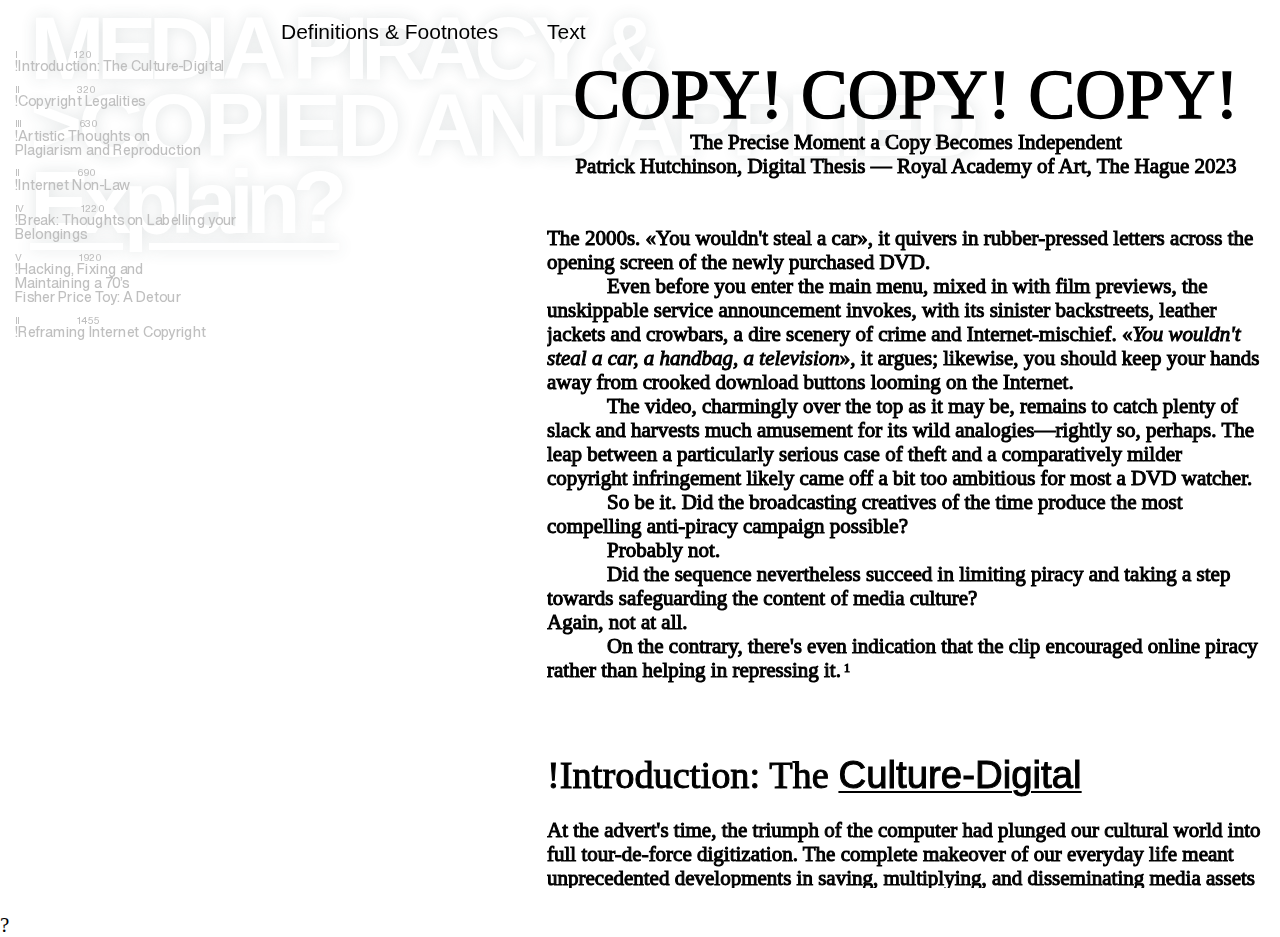
==== commit 9412ee0c: "-fixed dynamic scaling issues" ====
--- a/index.html
+++ b/index.html
@@ -36,54 +36,6 @@
             The zeit.de stylesheet was last updated by the ZEIT Verlag on the [date]<br>
         </div>
     </div>
-
-
-    <!--
-    <ul class="chapterColumn mobile">
-        <div class="chapterInfo">
-            <div class="chapterNumber">I</div>
-            <div class="pixelHeight">120</div>
-        </div>
-        <li class="chapterItem"><span class="chapterTitle">!Introduction: The Culture-Digital</span></li>
-
-        <div class="chapterInfo">
-            <div class="chapterNumber">II</div>
-            <div class="pixelHeight">320</div>
-        </div>
-        <li class="chapterItem"><span class="chapterTitle">!Copyright Legalities</span></li>
-
-        <div class="chapterInfo">
-            <div class="chapterNumber">III</div>
-            <div class="pixelHeight">630</div>
-        </div>
-        <li class="chapterItem"><span class="chapterTitle">!Artistic Thoughts on<br> Plagiarism and Reproduction</span></li>
-
-        <div class="chapterInfo">
-            <div class="chapterNumber">II</div>
-            <div class="pixelHeight">690</div>
-        </div>
-        <li class="chapterItem"><span class="chapterTitle">!Internet Non-Law</span></li>
-
-        <div class="chapterInfo">
-            <div class="chapterNumber">IV</div>
-            <div class="pixelHeight">1220</div>
-        </div>
-        <li class="chapterItem"><span class="chapterTitle">!Break: Thoughts on Labelling your Belongings</span></li>
-
-        <div class="chapterInfo">
-            <div class="chapterNumber">V</div>
-            <div class="pixelHeight">1920</div>
-        </div>
-        <li class="chapterItem"><span class="chapterTitle">!Hacking, Fixing and <br>Maintaining a 70’s<br> Fisher Price Toy: A Detour</span></li>
-
-        <div class="chapterInfo">
-            <div class="chapterNumber">II</div>
-            <div class="pixelHeight">1455</div>
-        </div>
-        <li class="chapterItem"><span class="chapterTitle">!Reframing Internet Copyright</span></li>
-
-    </ul>
--->
 
     <div class="openconsole"></div>
 
@@ -1490,8 +1442,6 @@
             </div>
             <br><br>
         </div>
-
-
     </div>
 
     <ul class="chapterColumn mobile">
@@ -1516,6 +1466,8 @@
 
     <span class="footeritem footerdefinitions">Definitions</span>
 
+    <div class="questionMark desktop">?</div>
+
 
     <script src="javascript.js"></script>
 </body>
--- a/style.css
+++ b/style.css
@@ -315,7 +315,7 @@
 }
 
 .chapterTitle:hover {
-    color: #bfbfbf;
+    color: var(--main-font-color) !important;
     transition: .2s;
     transition-property: color;
 }
@@ -517,6 +517,8 @@
 
 .footnoteItem:hover {
     cursor: pointer;
+    -webkit-text-stroke: var(--main-font-color) 1.02px;
+    color: var(--main-font-color);
 }
 
 .footnoteItem.highlighted {
@@ -594,17 +596,16 @@
     cursor: pointer;
     transition-property: color, opacity;
     display: block;
-
-}
-
-/*
+}
+
 .definitionsListItem:hover {
-    color: #bfbfbf;
-}
-*/
+    color: var(--main-font-color);
+    -webkit-text-stroke: var(--main-font-color) 1.02px;
+}
 
 .definitionsListItem.highlighted {
-    color: #bfbfbf;
+    color: var(--main-font-color);
+    -webkit-text-stroke: var(--main-font-color) 1.02px;
 }
 
 .panel {
@@ -643,9 +644,11 @@
     cursor: pointer;
 }
 
+/*
 .subheadline.mobile {
     display: none;
 }
+*/
 
 .footerfootnotes {
 
@@ -703,13 +706,19 @@
     display: table;
 }
 
+.mobile {
+    display: none;
+}
+
+
+
 
 
 
 
 
 /*rescaling for Mobile Versions*/
-@media only screen and (max-device-width: 602px) {
+@media (max-width: 602px) {
     body {
         font-size: 5vw;
         line-height: 1.1;
@@ -740,12 +749,8 @@
         line-height: 7vw;
     }
 
-    .definitionsColumn.desktop {
-        display: none;
-    }
-
-    .definitionsColumn.mobile {
-        display: block;
+
+    .definitionsColumn {
         opacity: 1;
         color: var(--main-font-color);
         position: relative;
@@ -763,12 +768,15 @@
         position: absolute;
     }
 
-    ul.chapterColumn.desktop {
+    .desktop {
         display: none;
     }
 
-    ul.chapterColumn.mobile {
+    .mobile {
         display: block;
+    }
+
+    .chapterColumn {
         height: var(--main-text-size);
         text-align: justify;
         left: 50%;
@@ -778,7 +786,6 @@
         overflow-y: hidden;
         text-align: center;
 
-        display: flex;
         align-items: stretch;
         /* Default */
         justify-content: space-between;
@@ -827,12 +834,7 @@
         line-height: 1;
     }
 
-    .footnotesColumn.desktop {
-        display: none;
-    }
-
-    .footnotesColumn.mobile {
-        display: block;
+    .footnotesColumn {
         opacity: 1;
         height: auto;
         position: relative;
@@ -865,9 +867,6 @@
         line-height: 1;
     }
 
-    .subheadline.mobile {
-        display: block;
-    }
 
     .footeritem {
         position: absolute;
@@ -896,10 +895,3 @@
     }
 
 }
-
-
-@media only screen and (min-device-width: 802px) {
-    .definitionsColumn.mobile {
-        display: none;
-    }
-}
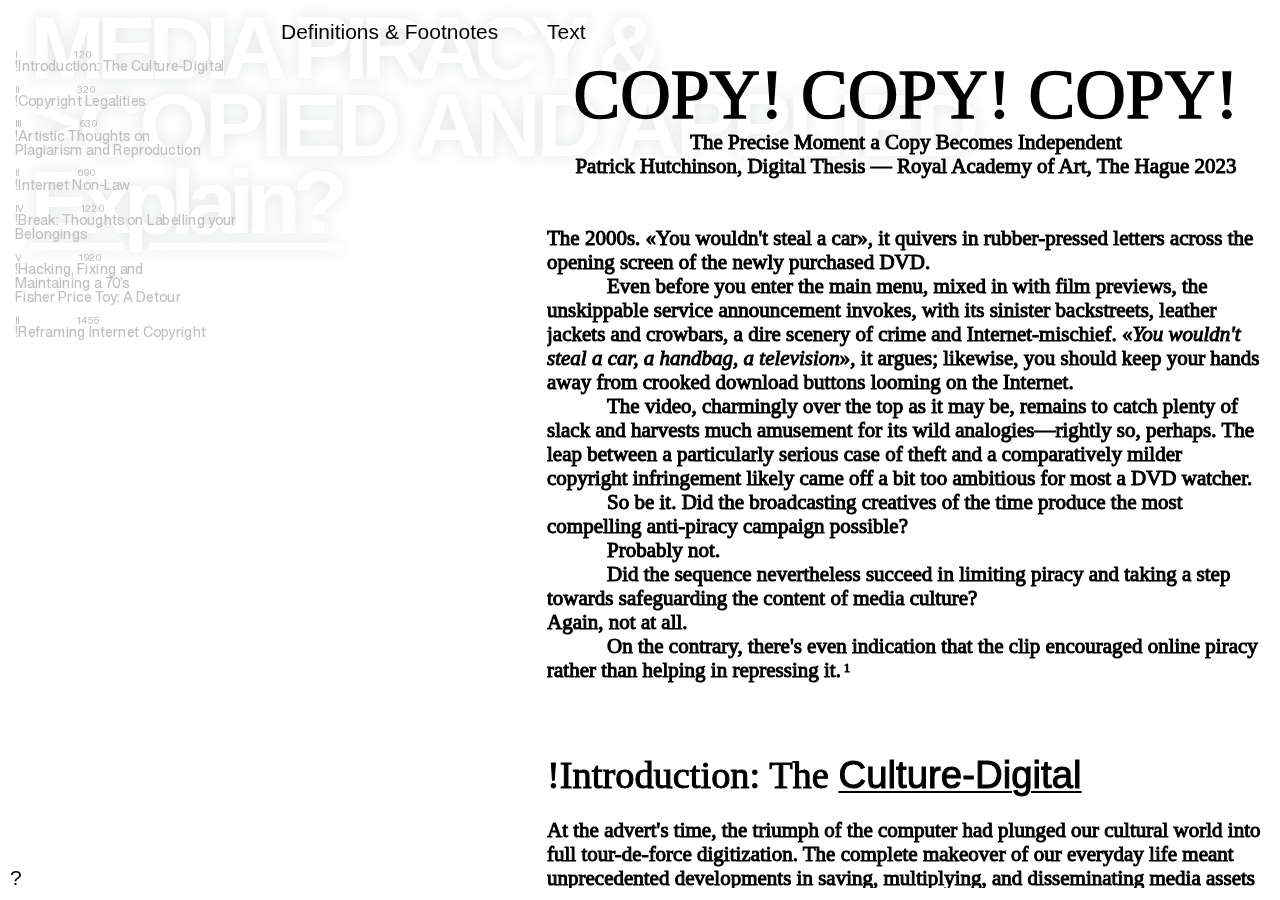
==== commit acf48cdf: "-image updates" ====
--- a/index.html
+++ b/index.html
@@ -24,7 +24,7 @@
     <div class="placeholder">
         <div id="console">
             <h1 id="headline"> MEDIA PIRACY &<br><span class="consoleText"></span>
-                <span class="explainButton">Explain?</span> <span class="explanationText">This website live-steals the design of 5 media websites and applies them to the titles, quotes, footnotes and captions on this website.</span>
+                <span class="explainButton">Explain?</span> <span class="explanationText">This website contains the intercepted design of 5 media websites — applying them to each chapter individually. </span>
             </h1>
         </div>
 
@@ -523,10 +523,12 @@
                 rarely republish an item for personal acknowledgement and rather set
                 themselves the goal of redistributing the work to a (local)
                 community.</p>
+            <!--
             <figure>
                 <img src="mat/img/dark-side-of-the-moo.jpg">
                 <figcaption><span class="caption-style_1">A copy of <em>Trade Mark of Quality</em>'s Pink Floyd Bootleg "The Dark Side of the Moo".</span></figcaption>
             </figure>
+-->
             <p>Notably though, German copyright law does not include a so-called
                 'legal definition' for these terms. They are rather colloquial,
                 popular-juristic umbrella terms for verbs brought into association by
@@ -661,10 +663,12 @@
                 does not exist, own technical ability is required to shape what
                 <em>does</em> exist into something fitting your needs.<a href="#fn37" class="footnote-ref" id="fnref37" role="doc-noteref"><sup> 27</sup></a>
             </p>
+            <!--
             <figure>
                 <img src="mat/img/wheelbarrow.jpg">
                 <figcaption><span class="caption-style_1">An adapted wheelbarrow of eastern russia, updraded for personal needs with guiding walls and a replaced wheel axel.</span></figcaption>
             </figure>
+-->
             <p>What the Hacker aims to achieve is to adapt the premade item,
                 available in countless iterations, identically perfect, to his own needs
                 and likings. They do not abide to sheepish acceptance. Though the
@@ -702,10 +706,12 @@
                 and attention to detail, most of the times in a makeshift, DIY fashion,
                 starkly contrasting the original design. Gaps in initial
                 conceptualization are plugged with tape and plywood.</p>
+            <!--
             <figure>
                 <img src="mat/img/tapecopy.png">
                 <figcaption><span class="caption-style_1">Tom Sachs Tape Dispenser, featuring a heavy base for stability and a sharper razor for cleaner tearing.</span></figcaption>
             </figure>
+-->
             <p>These processes leave traces on the original objects, so called
                 'scars of labor'<a href="#fn41" class="footnote-ref" id="fnref41" role="doc-noteref"><sup> 30</sup></a>, evidence of consumption and
                 interference. They are craft fixes, «the glue drips, screw holes, cum
--- a/style.css
+++ b/style.css
@@ -116,6 +116,10 @@
     position: relative;
     pointer-events: none;
     background: transparent;
+}
+
+.placeholder.extended {
+    height: 100vh !important;
 }
 
 #console.foreground {
@@ -221,7 +225,7 @@
 h1#headline.greyred {
     opacity: 1;
     color: #D0D2CB;
-    text-shadow: #F4F4F447 0px 0px 16px;
+    text-shadow: #14141420 0px 0px 16px;
 }
 
 .explainButton {
@@ -237,7 +241,7 @@
 }
 
 .explanationText {
-    display: none;
+/*    display: none;*/
     opacity: 0;
     transition-property: opacity;
     transition: 0.4s;
@@ -710,6 +714,16 @@
     display: none;
 }
 
+.questionMark {
+    position: fixed;
+    /*    font-size: var(--large-text-size);*/
+    color: var(--main-text-color);
+    left: 10px;
+    bottom: 10px;
+    font-family: helvetica;
+    z-index: 10;
+}
+
 
 
 
@@ -829,6 +843,8 @@
         height: 10vh;
     }
 
+
+
     .footnotes {
         font-size: 3vw;
         line-height: 1;
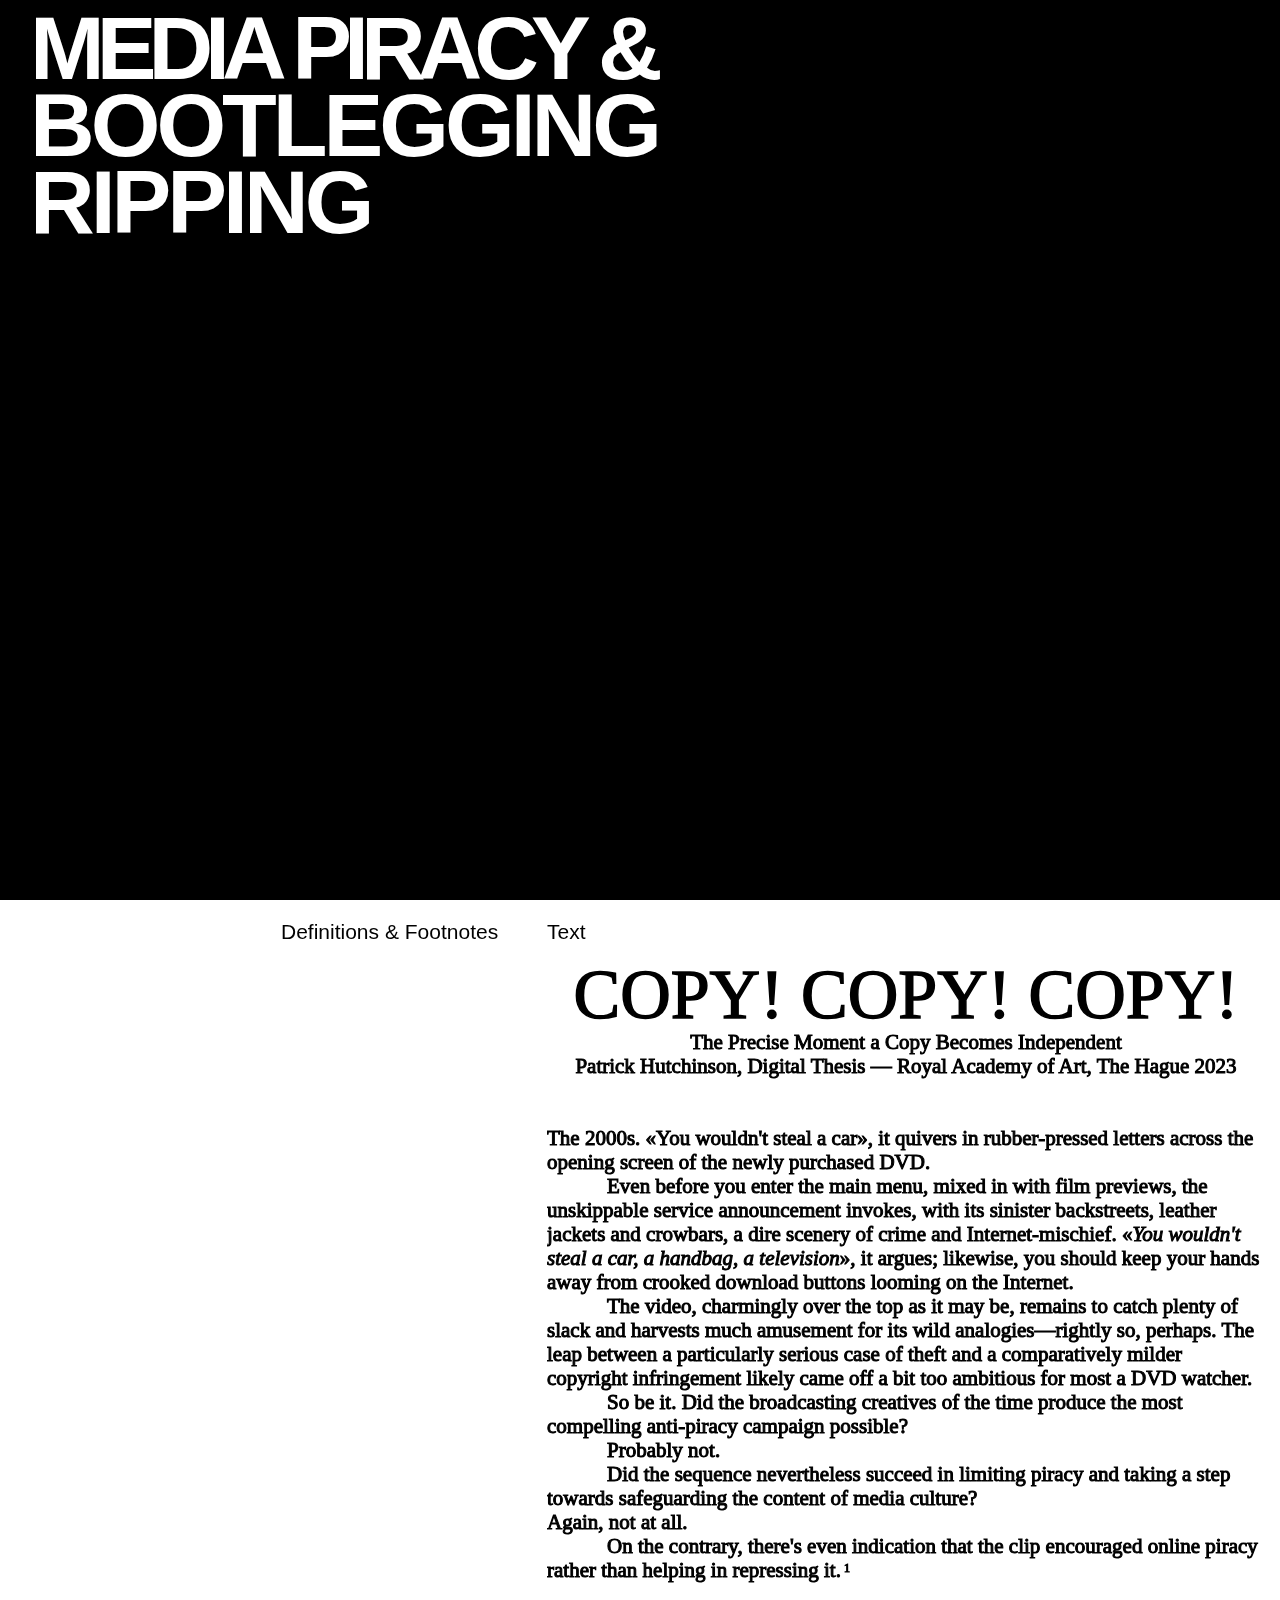
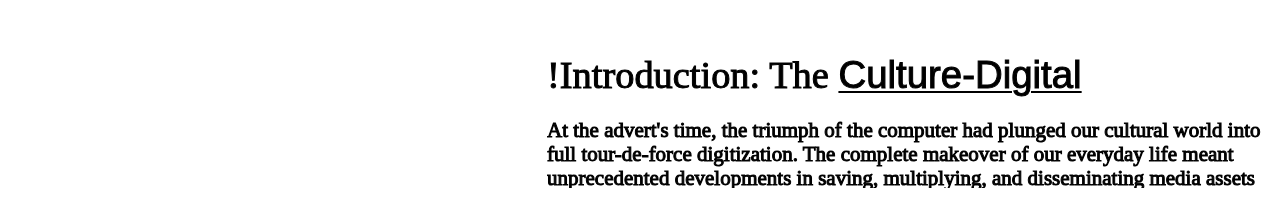
==== commit d40207b4: "metatag fix" ====
--- a/index.html
+++ b/index.html
@@ -5,7 +5,7 @@
 <head>
     <meta charset="utf-8">
     <!--    <meta name="viewport" content="width=device-width,initial-scale=1.0">-->
-    <meta name="viewport" content="width=device-width, initial-scale=1.0, maximum-scale=1, user-scalable=0;">
+    <meta name="viewport" content="width=device-width, height=device-height, initial-scale=1.0, maximum-scale=1, user-scalable=0">
     <!--    <meta name="viewport" content="width=1000; user-scalable=0;" />-->
 
     <meta name="description" content="Description of your web page" />
--- a/style.css
+++ b/style.css
@@ -241,7 +241,7 @@
 }
 
 .explanationText {
-/*    display: none;*/
+    /*    display: none;*/
     opacity: 0;
     transition-property: opacity;
     transition: 0.4s;
@@ -604,12 +604,12 @@
 
 .definitionsListItem:hover {
     color: var(--main-font-color);
-    -webkit-text-stroke: var(--main-font-color) 1.02px;
+    /*    -webkit-text-stroke: var(--main-font-color) 1.02px;*/
 }
 
 .definitionsListItem.highlighted {
     color: var(--main-font-color);
-    -webkit-text-stroke: var(--main-font-color) 1.02px;
+    /*    -webkit-text-stroke: var(--main-font-color) 1.02px;*/
 }
 
 .panel {
@@ -790,7 +790,13 @@
         display: block;
     }
 
-    .chapterColumn {
+    /*
+    chapterColumn.mobile {
+        display: block;
+    }
+*/
+
+    ul.chapterColumn.mobile {
         height: var(--main-text-size);
         text-align: justify;
         left: 50%;
@@ -804,7 +810,9 @@
         /* Default */
         justify-content: space-between;
         width: calc(100vw - 0px);
-    }
+        display: flex;
+    }
+
 
     li.chapterItem {
         margin-bottom: 40px;
@@ -895,13 +903,13 @@
     }
 
     .footerfootnotes {
-        left: 10px;
+        left: 15px;
         bottom: 10px;
         opacity: 1 !important;
     }
 
     .footerdefinitions {
-        right: 10px;
+        right: 15px;
         bottom: 10px;
         opacity: 1 !important;
     }
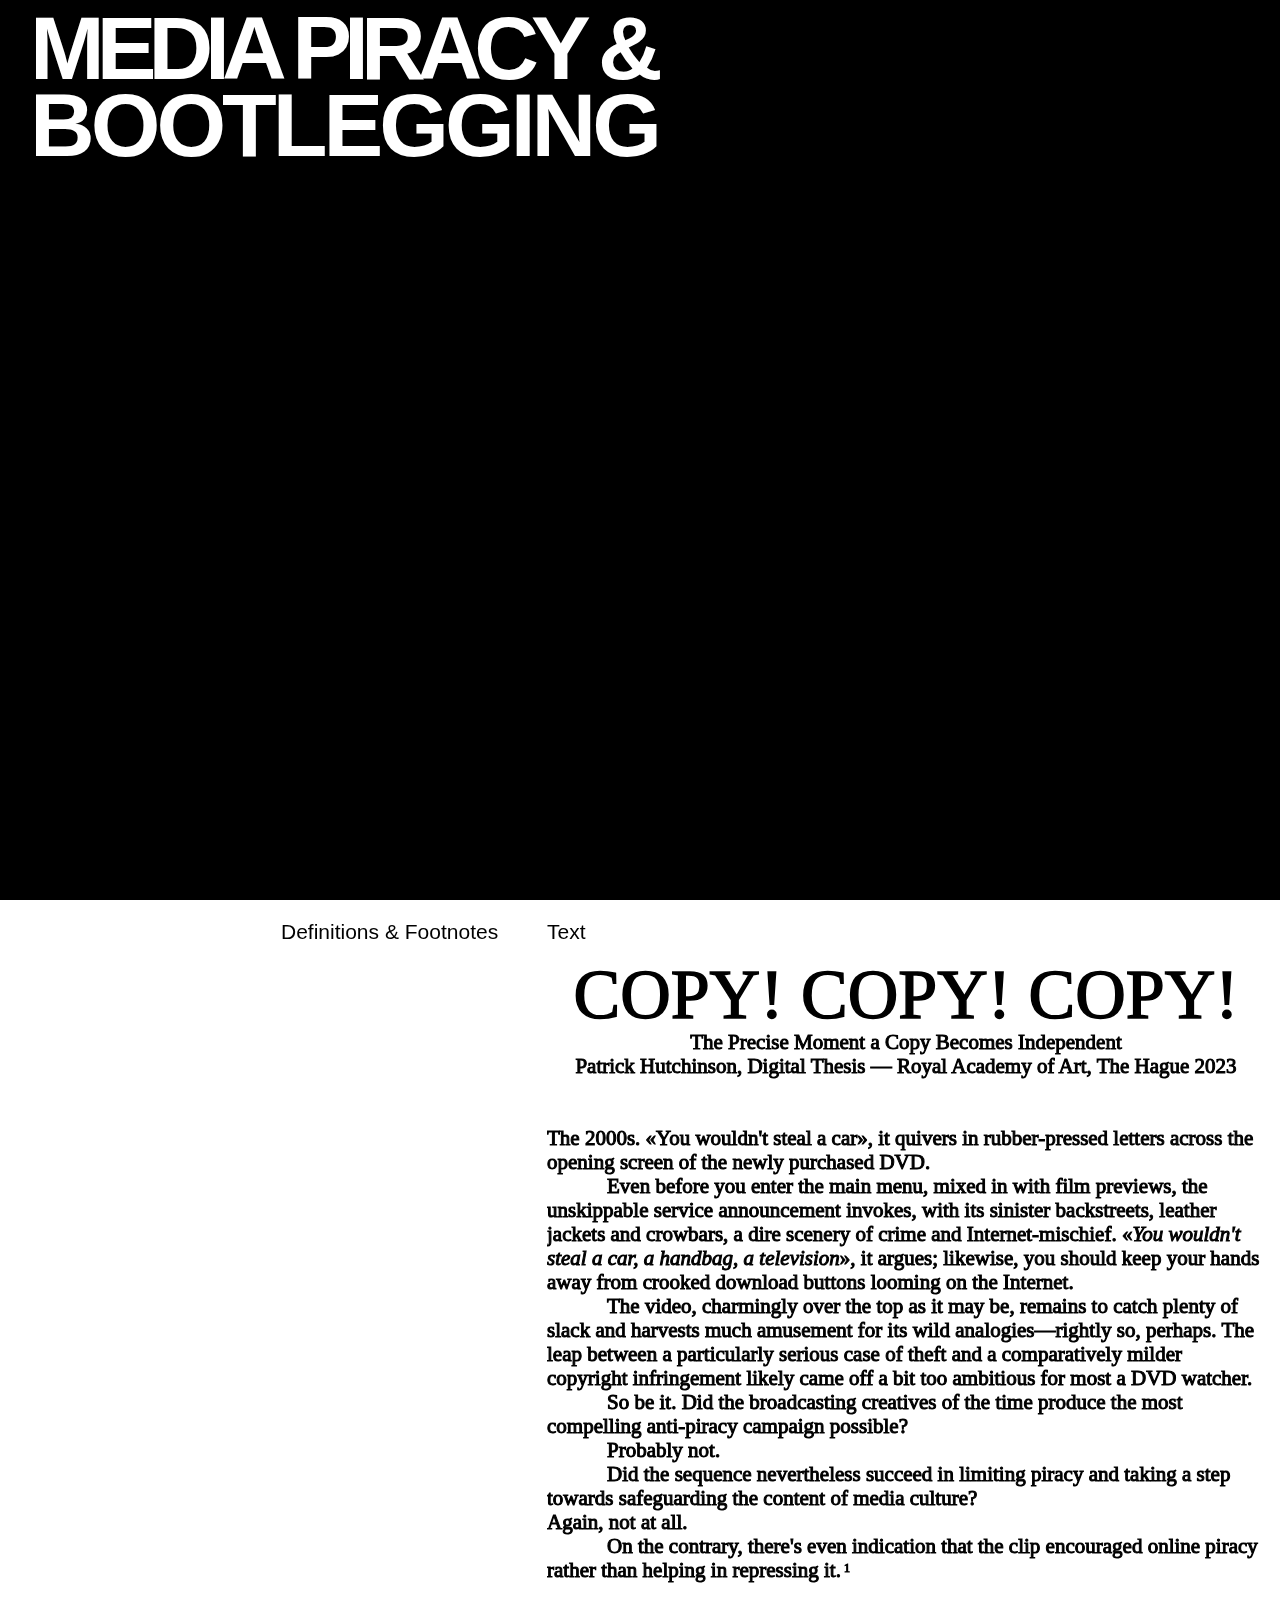
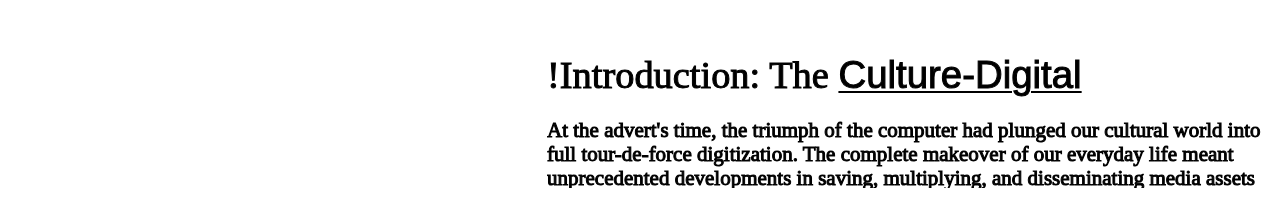
==== commit 8c41bce7: "mobile chaptercolumn fixed" ====
--- a/index.html
+++ b/index.html
@@ -1451,7 +1451,7 @@
     </div>
 
     <ul class="chapterColumn mobile">
-        <li class="chapterItem"><span class="chapterTitle culturedigital">!</span></li>
+        <li class="chapterItem"><span class="chapterTitle culturedigital ">!</span></li>
 
         <li class="chapterItem"><span class="chapterTitle legalities">!!</span></li>
 
--- a/style.css
+++ b/style.css
@@ -53,6 +53,7 @@
     width: 100vw;
     height: 100vh;
     overflow-x: hidden;
+    overflow-y: hidden;
     /*    background: #0071ff;*/
     /*    background: var(--main-bg-color);*/
     background: transparent;
@@ -717,7 +718,7 @@
 .questionMark {
     position: fixed;
     /*    font-size: var(--large-text-size);*/
-    color: var(--main-text-color);
+    color: var(--main-font-color);
     left: 10px;
     bottom: 10px;
     font-family: helvetica;
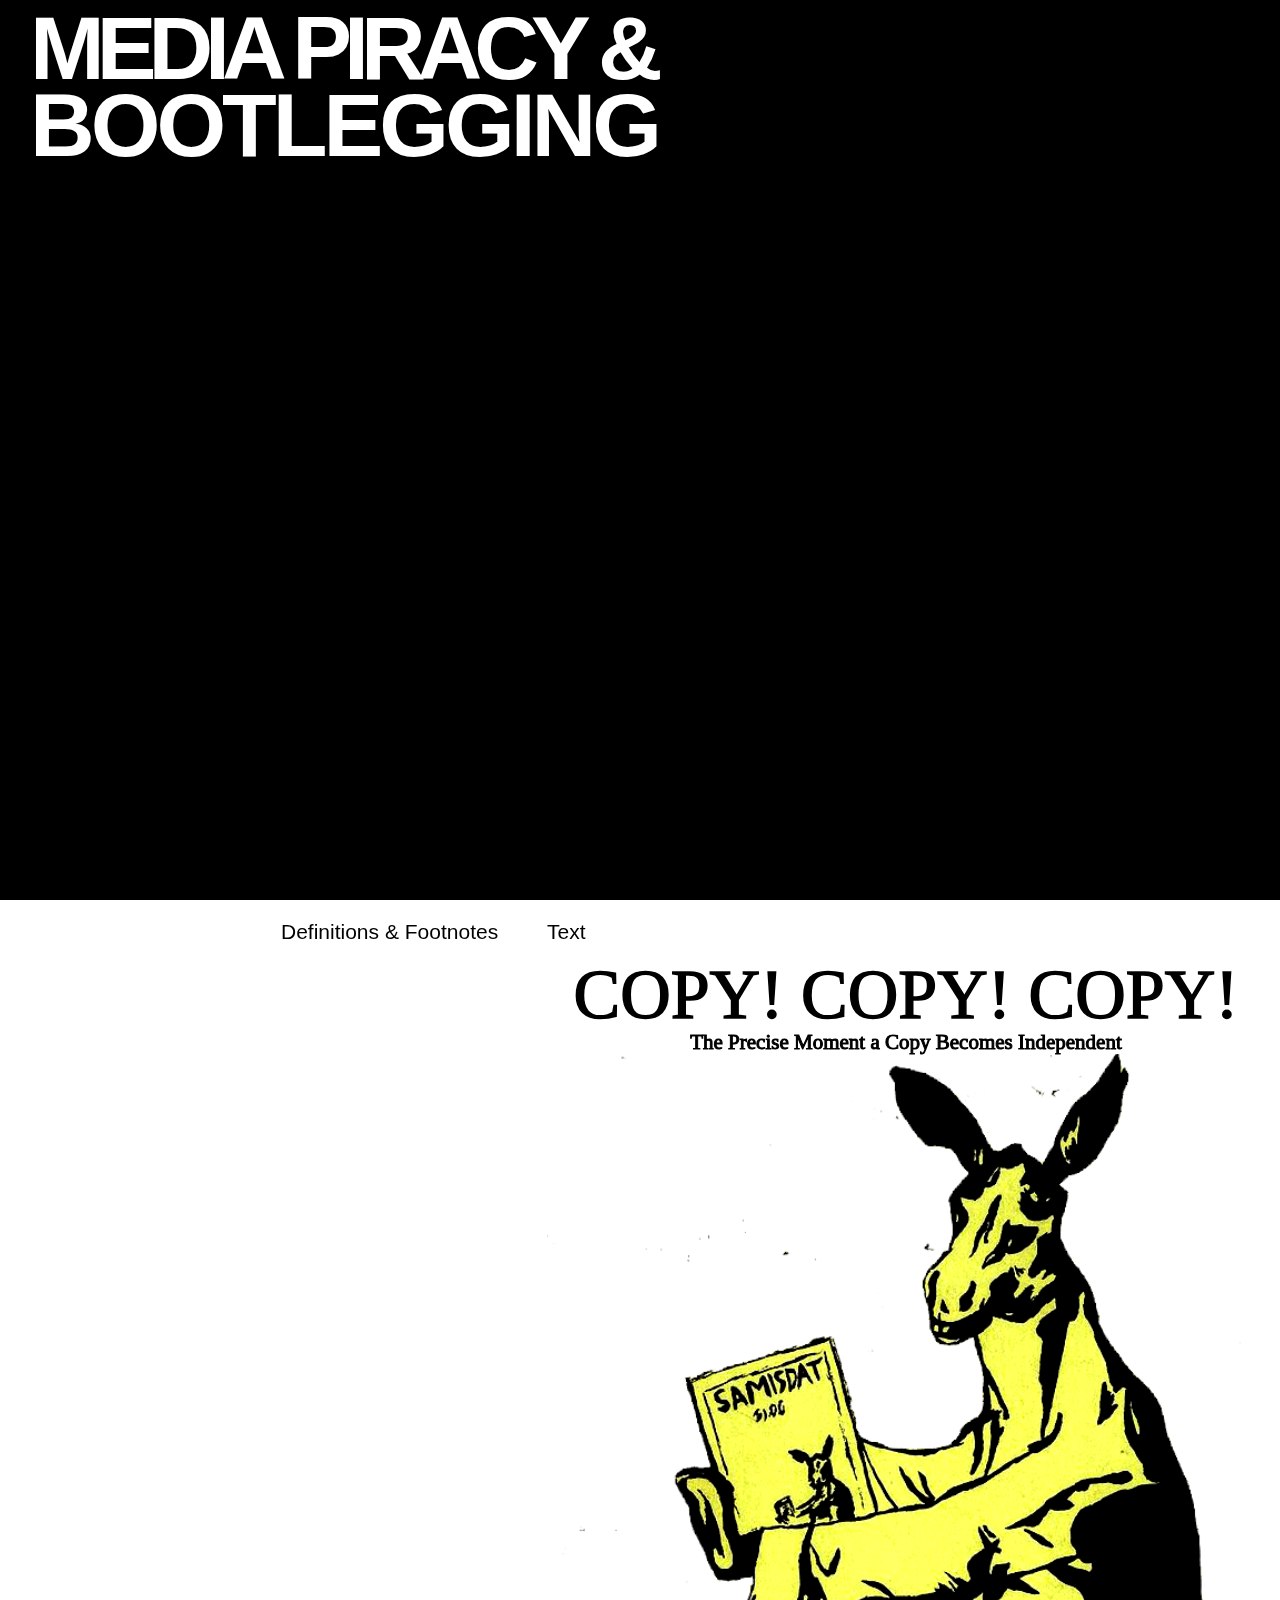
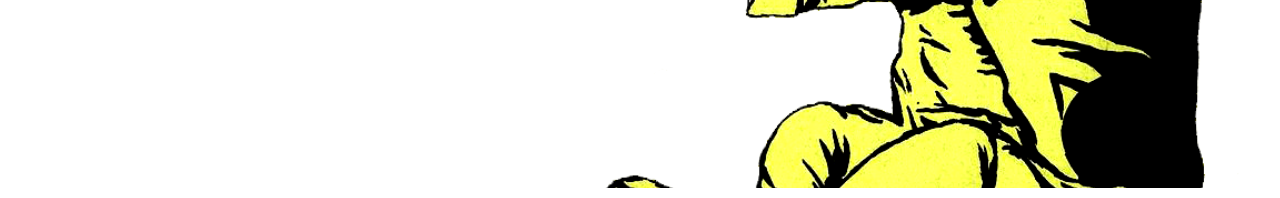
==== commit 8b408a4c: "-fixed mobile alignment" ====
--- a/index.html
+++ b/index.html
@@ -98,7 +98,6 @@
 
         <!--———-->
         <div class="definitionsColumn mediumType desktop">
-            <span class="definitionsListItem">Bootleg</span>
 
             <span class="definitionsListItem">Bricolage</span>
             <div class="panel">
@@ -374,7 +373,7 @@
 
 
             <div class="titlecard"><span class="title">Copy! Copy! Copy!</span><br><span class="subtitle">The Precise Moment a Copy Becomes Independent</span><br></div>
-            <!--            <img src="mat/img/samisdat%20copy.png">-->
+            <img src="mat/img/samisdat%20copy.png">
             <div class="titlecard subinfo">Patrick Hutchinson, Digital Thesis — Royal Academy of Art, The Hague 2023</div>
 
 
@@ -1326,7 +1325,6 @@
             <p class="subheadline subheadlineDefinitions mobile">Definitions</p><br>
 
             <div class="definitionsColumn mediumType mobile">
-                <span class="definitionsListItem">Bootleg</span>
 
                 <span class="definitionsListItem">Bricolage</span>
                 <div class="panel">
--- a/style.css
+++ b/style.css
@@ -780,7 +780,8 @@
         grid-template-columns: 1fr;
         height: 79vh;
         overflow-y: scroll;
-        position: absolute;
+        position: fixed;
+        bottom: 50px;
     }
 
     .desktop {
@@ -812,6 +813,8 @@
         justify-content: space-between;
         width: calc(100vw - 0px);
         display: flex;
+        position: fixed;
+        bottom: 30px;
     }
 
 
@@ -894,7 +897,7 @@
 
 
     .footeritem {
-        position: absolute;
+        position: fixed;
         display: inline-block;
         color: var(--main-font-color);
         -webkit-text-stroke: var(--main-font-color) 1.02px;
